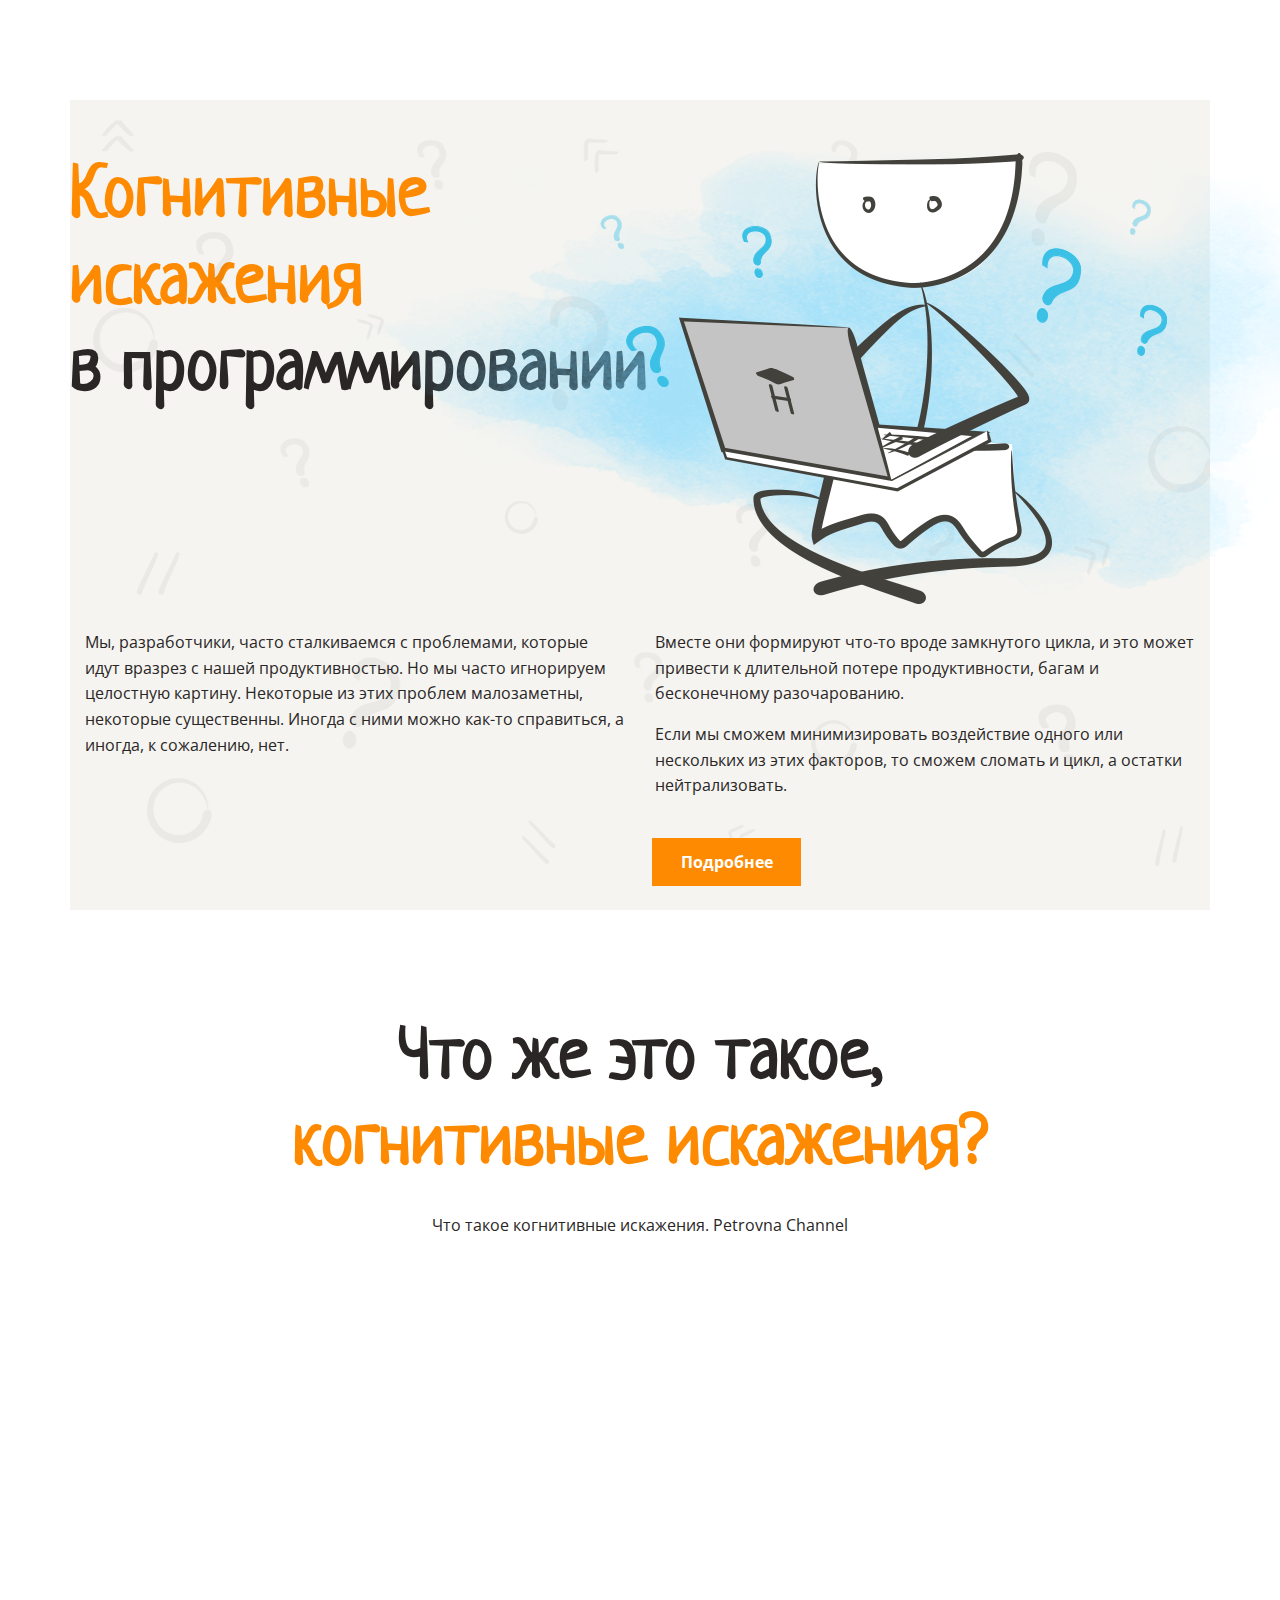
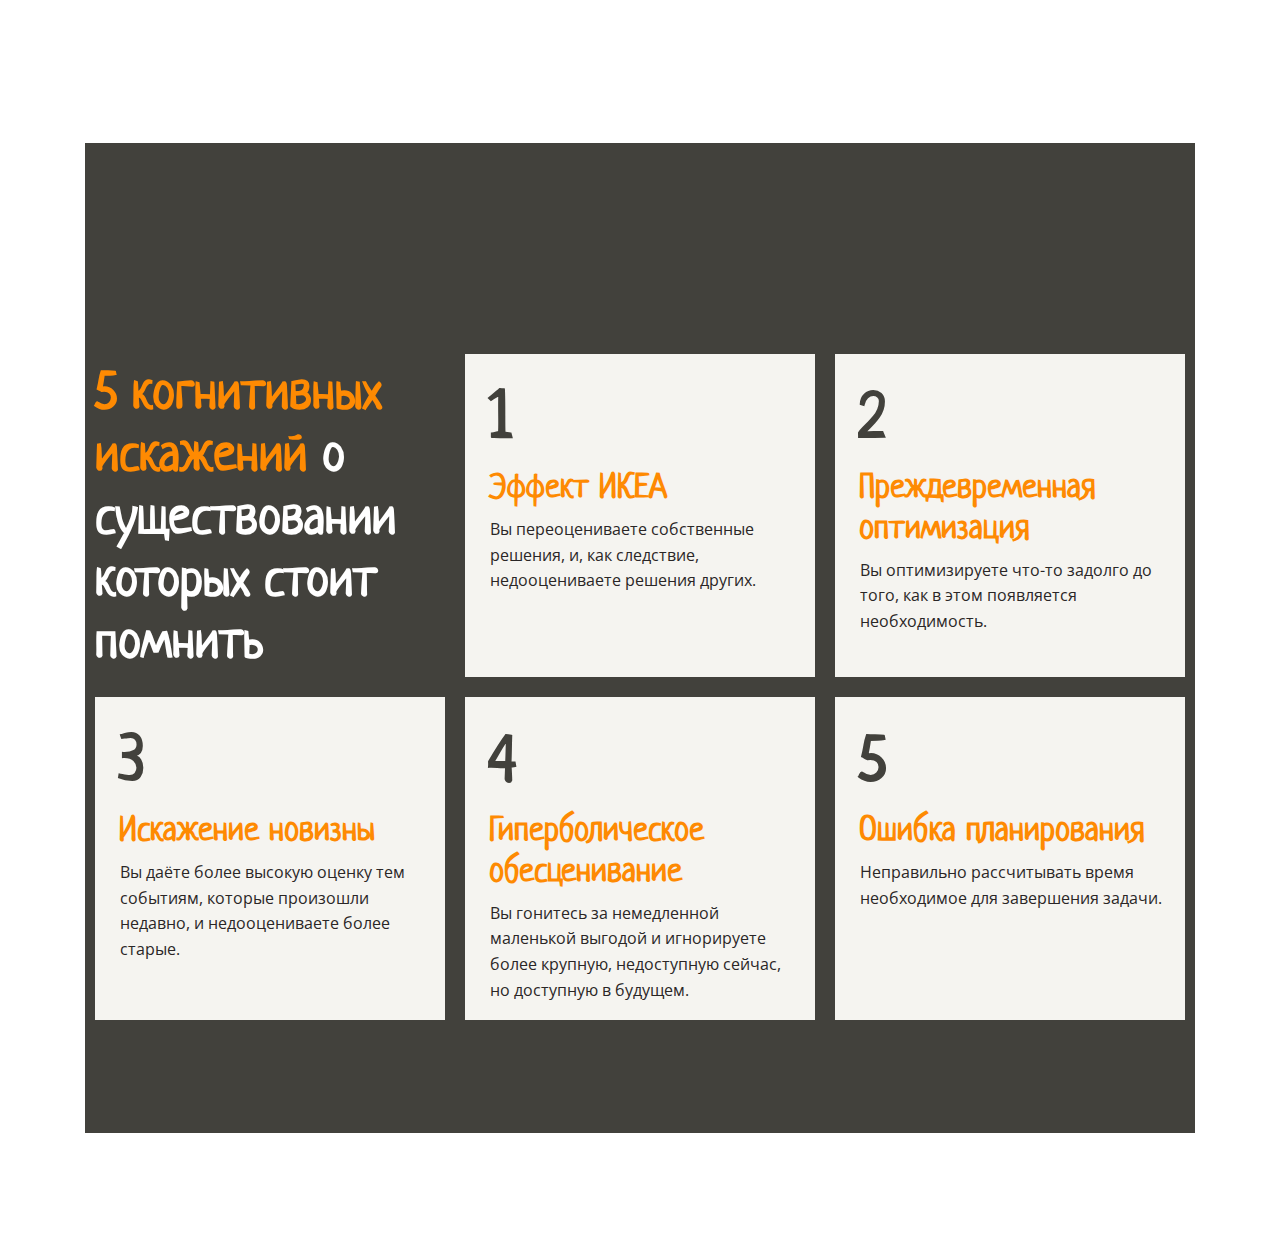
==== index.html @ 68de30cf "add navigation-section and its styles" ====
<!DOCTYPE html>
<html lang="en">

<head>
    <meta charset="UTF-8">
    <meta http-equiv="X-UA-Compatible" content="IE=edge">
    <meta name="viewport" content="width=device-width, initial-scale=1.0">
    <link rel="stylesheet" href="style.css">
    <title>Когнитивные искажения sergei_kiss</title>
</head>

<body>
    <header class="light-background">
        <div class="headANDimg headANDimg-header background-img">
            <h1 class="neucha">
                <span class="primary cogn-header">Когнитивные искажения</span> <br>в программировании
            </h1>
            <img src="./assets/images/main.png" alt="main logo">
        </div>
        <div class="doubled-text doubled-text-header">
            <p class="text-box text-box-header open-sans">Мы, разработчики, часто сталкиваемся с проблемами, которые
                идут вразрез с нашей продуктивностью. Но мы часто
                игнорируем целостную картину. Некоторые из этих проблем малозаметны, некоторые существенны. Иногда с
                ними
                можно как-то справиться, а иногда, к сожалению, нет.
            </p>
            <p class="text-box text-box-header open-sans">
                Вместе они формируют что-то вроде замкнутого цикла, и это может привести к длительной потере
                продуктивности,
                багам и бесконечному разочарованию.
                <br>
                <span class="inline-block-margin-top">
                    Если мы сможем минимизировать воздействие одного или нескольких из этих факторов, то сможем сломать
                    и цикл,
                    а остатки нейтрализовать.
                </span>
            </p>
        </div>
        <form action="#navigation">
            <button class="more-details primary-background white open-sans">
                Подробнее
            </button>
        </form>
    </header>
    <main>
        <section class="video-section flex">
            <h1 class="neucha ta-center">
                Что же это такое,
                <br>
                <span class="primary">когнитивные искажения?</span>
            </h1>
            <p class="open-sans ta-center">Что такое когнитивные искажения. Petrovna Channel</p>
            <div class="video-container">
                <iframe class="video" width="919" height="569" src="https://www.youtube.com/embed/jie9AizBqss"
                    frameborder="0" allowfullscreen></iframe>
                <div class="rectangle37"></div>
            </div>
        </section>
        <section id="navigation" class="navigation-section primary-dark-background">
            <div class="neucha head-nav-item-box">
                <h1 class="cogn-navigation white"><span class="primary">5 когнитивных искажений</span> о существовании
                    которых стоит помнить</h2>
            </div>
            <a href="#ikea-effect" class="light-background nav-item-box">
                <h2 class="neucha primary-dark">1</h2>
                <h3 class="neucha primary">Эффект ИКЕА</h3>
                <p class="open-sans dark">Вы переоцениваете собственные решения, и, как следствие, недооцениваете решения
                    других.</p>
            </a>
            <a href="#premature-optimization" class="light-background nav-item-box">
                <h2 class="neucha primary-dark">2</h2>
                <h3 class="neucha primary">Преждевременная оптимизация</h3>
                <p class="open-sans dark">Вы оптимизируете что-то задолго до того, как в этом появляется необходимость.</p>
            </a>
            <a href="#distortion-of-novelty" class="light-background nav-item-box">
                <h2 class="neucha primary-dark">3</h2>
                <h3 class="neucha primary">Искажение новизны</h3>
                <p class="open-sans dark">Вы даёте более высокую оценку тем событиям, которые произошли недавно, и
                    недооцениваете более старые.</p>
                </a>
            <a href="#hyperbolic-deprecation" class="light-background nav-item-box">
                <h2 class="neucha primary-dark">4</h2>
                <h3 class="neucha primary">Гиперболическое обесценивание</h3>
                <p class="open-sans dark">Вы гонитесь за немедленной маленькой выгодой и игнорируете более крупную,
                    недоступную сейчас, но доступную в будущем.</p>
                </a>
            <a href="#errors-in-planning" class="light-background nav-item-box">
                <h2 class="neucha primary-dark">5</h2>
                <h3 class="neucha primary">Ошибка планирования</h3>
                <p class="open-sans dark">Неправильно рассчитывать время необходимое для завершения задачи.</p>
            </a>
        </section>
        <section id="ikea-effect" class="ikea-effect-section"></section>
        <section id="premature-optimization" class="premature-optimization-section"></section>
        <section id="distortion-of-novelty" class="distortion-of-novelty-section"></section>
        <section id="hyperbolic-deprecation" class="hyperbolic-deprecation-section"></section>
        <section id="errors-in-planning" class="errors-in-planning-section"></section>
    </main>
    <footer>

    </footer>
</body>

</html>
---- style.css ----
/* 1)Basic styles*/

/* 1.1)fonts */

@font-face {
    font-weight: normal;
    font-family: 'Open Sans';
    src: url(./assets/fonts/Open\ Sans/static/OpenSans/OpenSans-Regular.ttf);
}

@font-face {
    font-weight: bold;
    font-family: 'Open Sans';
    src: url(./assets/fonts/Open\ Sans/static/OpenSans/OpenSans-Bold.ttf);
}

@font-face {
    font-family: Neucha;
    src: url(./assets/fonts/Neucha/Neucha-Regular.ttf);
}

body {
    font-size: 16px;
    line-height: 1.6em;
    color: #2a2626;
}

.neucha {
    font-family: Neucha, cursive;
}

.open-sans {
    font-family: 'Open Sans', sans-serif;
}

/* 1.2) colors */

/* 1.2.1) font-colors */
.primary {
    color: #fe8a02;
}

.white {
    color: #ffffff;
}

.dark {
    color: #2a2626;
}

.primary-dark {
    color: #42413c;
}

/* 1.2.2) background-colors */

.light-background {
    background-color: #f5f4f0;
}

.primary-background {
    background-color: #fe8a02;
}

.primary-dark-background {
    background-color: #42413c;
}

/* 1.3) headings */

h1 {
    line-height: 1.2em;
    font-size: 72px;
}

h2 {
    line-height: 1.2em;
    font-size: 60px;
}

h3 {
    line-height: 1.2em;
    font-size: 34px;
}

/* 1.4) sections */

body {
    display: flex;
    flex-flow: column nowrap;
    justify-content: center;
    align-items: center;

    margin: 100px auto;

    max-width: 1110px;
}

/* 2) Common styles */

.doubled-text {
    display: flex;
    flex-flow: row nowrap;
}

.text-box {
    width: 540px;
}

.headANDimg {
    position: relative;

    display: flex;
}

.flex {
    display: flex;
    flex-flow: column nowrap;
    justify-content: center;
}

.ta-center {
    text-align: center;
}

/* 3) Header styles */

/* 3.1) container */

header {
    display: flex;
    flex-flow: column wrap;
}

.background-img::before {
    display: block;
    width: 1140px;
    height: 795px;

    position: absolute;

    content: "";
    background-image: url("./assets/images/background.png");
    background-repeat: no-repeat;
    background-size: cover;
    opacity: 6%;
}

/* 3.2) headAndimg */

.headANDimg-header {
    width: 800px;
}

.cogn-header {
    display: inline-block;
    width: 376px;
}

img[alt="main logo"] {
    position: absolute;
    top: -13px;
    left: 275px;
    z-index: 0;
}

/* 3.3) text */

.doubled-text-header {
    margin-top: 14%;
}

.text-box-header {
    margin: 15px;
}

.inline-block-margin-top {
    display: inline-block;
    margin-top: 15px;
}

/* 3.4) button */

.more-details {
    position: relative;
    left: 50%;

    margin: 24px 12px;
    padding: 0;
    border: none;

    width: 149px;
    height: 48px;

    font-weight: bold;
    font-size: 16px;

    cursor: pointer;
}

.more-details:hover {
    background-color: #ea7600;
}

/* 4) Video section */

.video-section {
    position: relative;
}

.video-section>h1 {
    margin: 100px 0 0 0;
}

.video-section>p {
    margin: 30px auto;
}

.video-container {
    position: relative;
    left: 100px;
}

.video {
    filter: drop-shadow(0 16px 32px rgba(0, 0, 0, 0.15));
}

.rectangle37 {
    position: absolute;
    left: -100px;
    bottom: 2px;
    z-index: -1;

    display: block;
    width: 1110px;
    height: 100px;

    background-color: #42413c;
}

/* 5) Navigation section */

.navigation-section {
    position: relative;
    top: -3px;

    display: flex;
    flex-flow: row wrap;
    justify-content: center;
    align-content: center;

    width: 1110px;
    height: 891px;
}

.head-nav-item-box {
    display: flex;
    flex-flow: column nowrap;
    justify-content: space-evenly;
    margin: 0.9%;

    width: 350px;
    height: 323px;
}

.nav-item-box {
    display: flex;
    flex-flow: column nowrap;

    margin: 0.9%;

    width: 350px;
    height: 323px;

    text-decoration: none;
}

.nav-item-box:hover {
    background-color: #fe8a02;
}

.cogn-navigation {
    font-size: 52px;
    margin: 0;
}

.nav-item-box>h2 {
    position: relative;
    top: 24px;
    left: 24px;

    font-size: 64px;

    margin: 0;
}

.nav-item-box>h3 {
    position: relative;
    top: 35px;
    left: 24px;

    margin: 0;
}

.nav-item-box>p {
    position: relative;
    top: 45px;
    left: 25px;

    margin: 0;

    width: 302px;
}

.nav-item-box:hover>h2 {
    color: #ffffff;
}

.nav-item-box:hover>h3 {
    color: #ffffff;
}

.nav-item-box:hover>p {
    color: #ffffff;
}
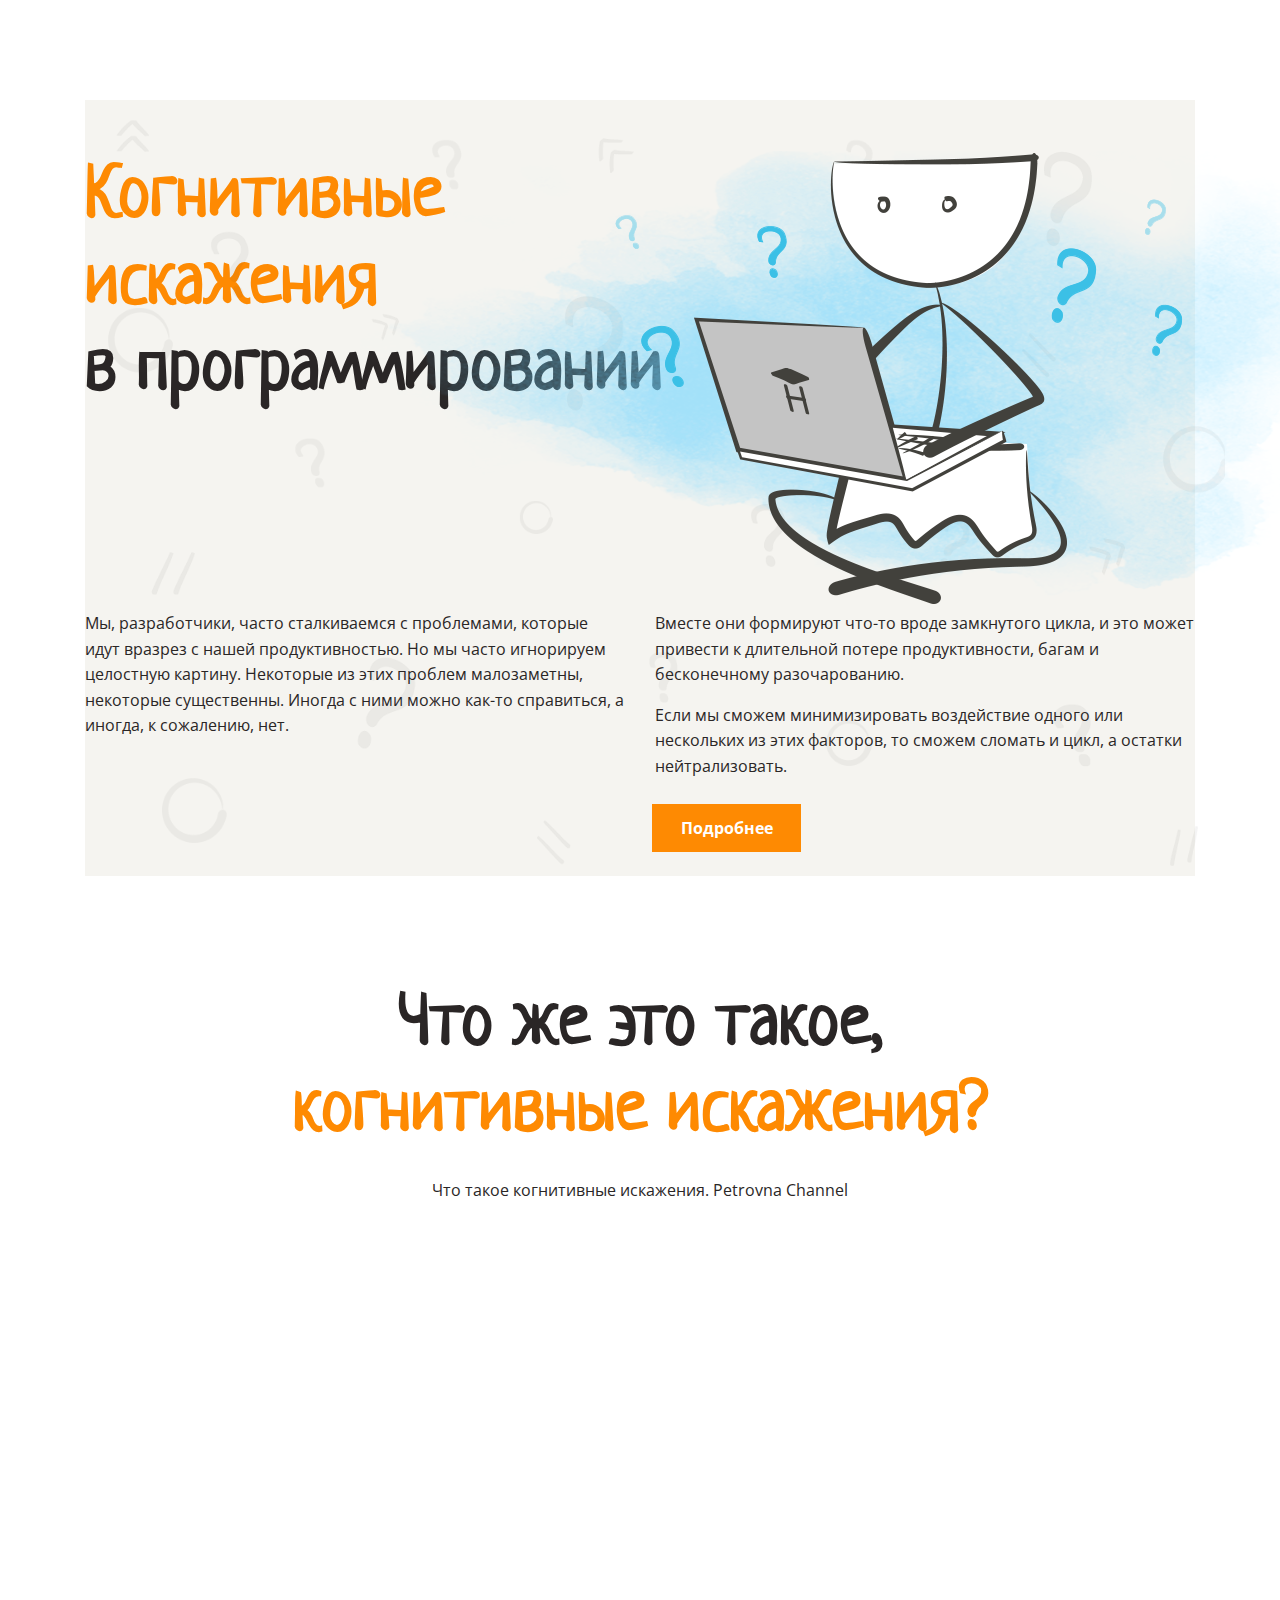
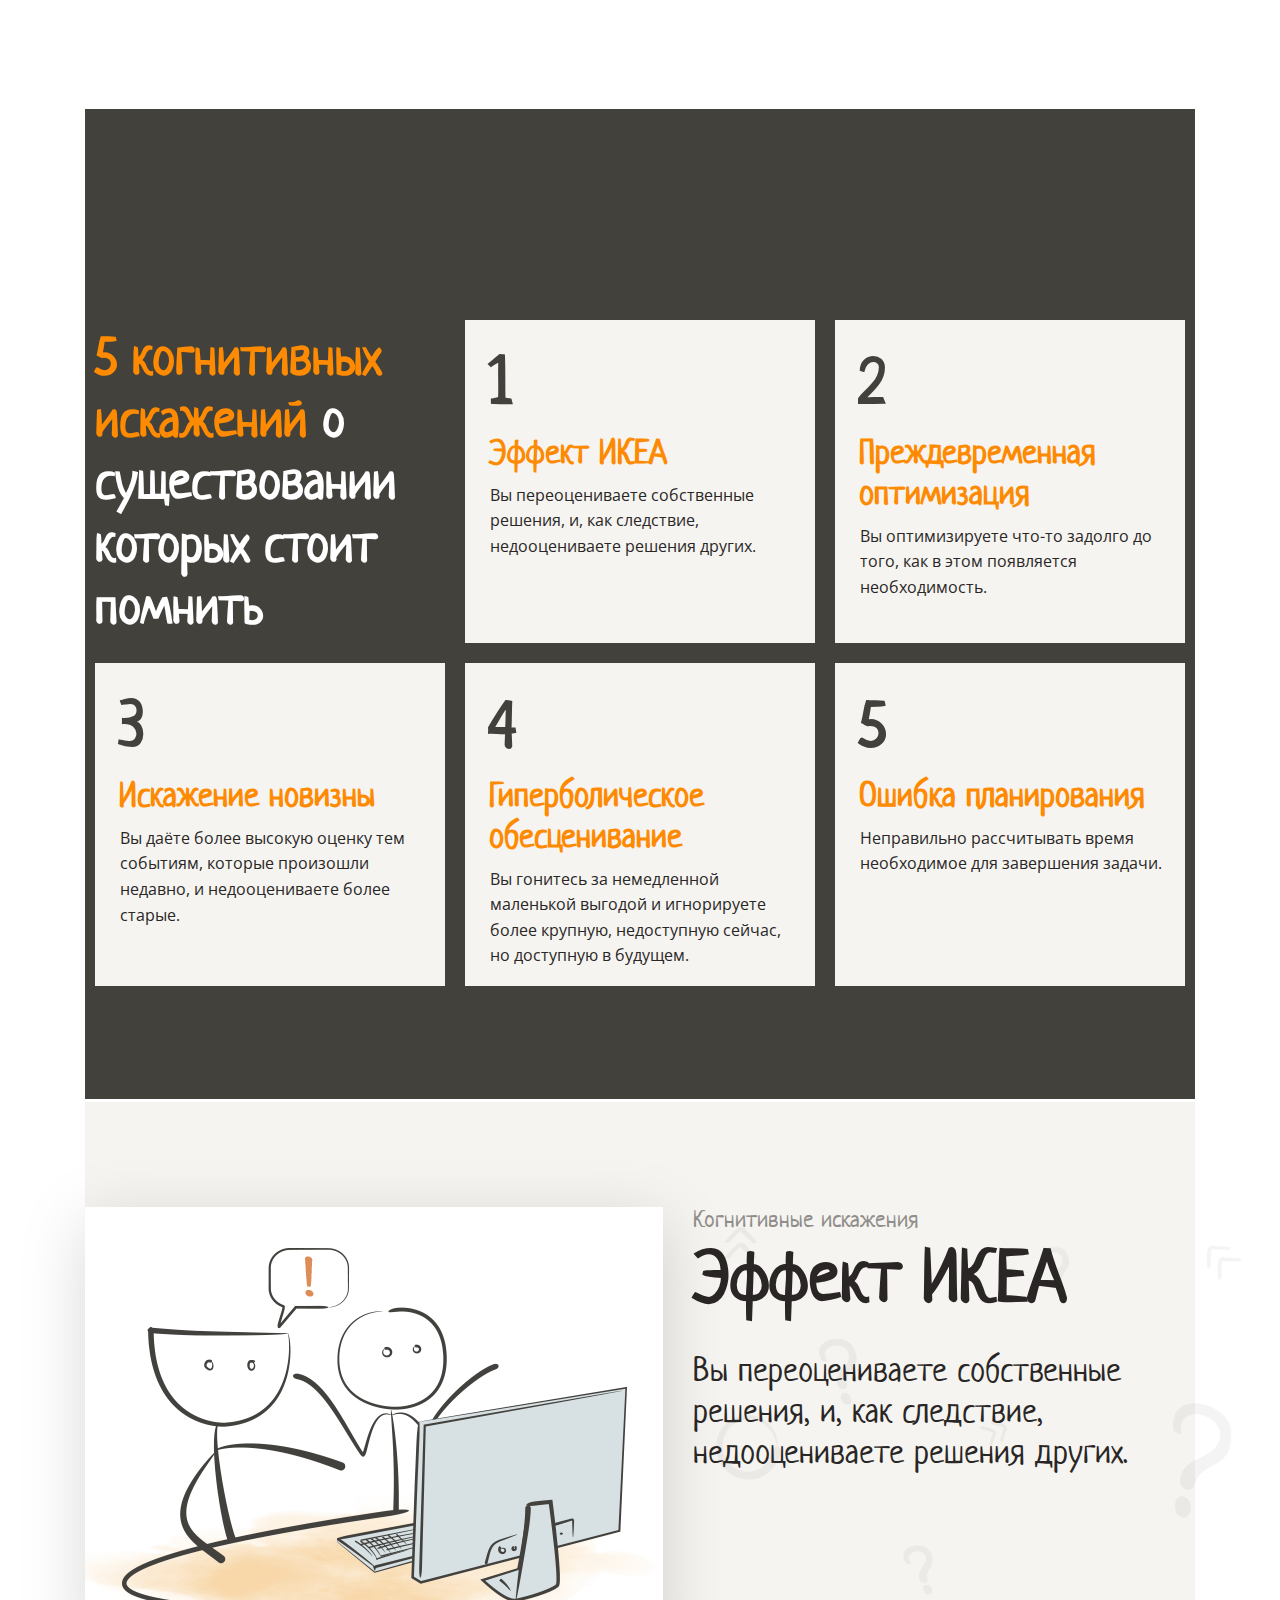
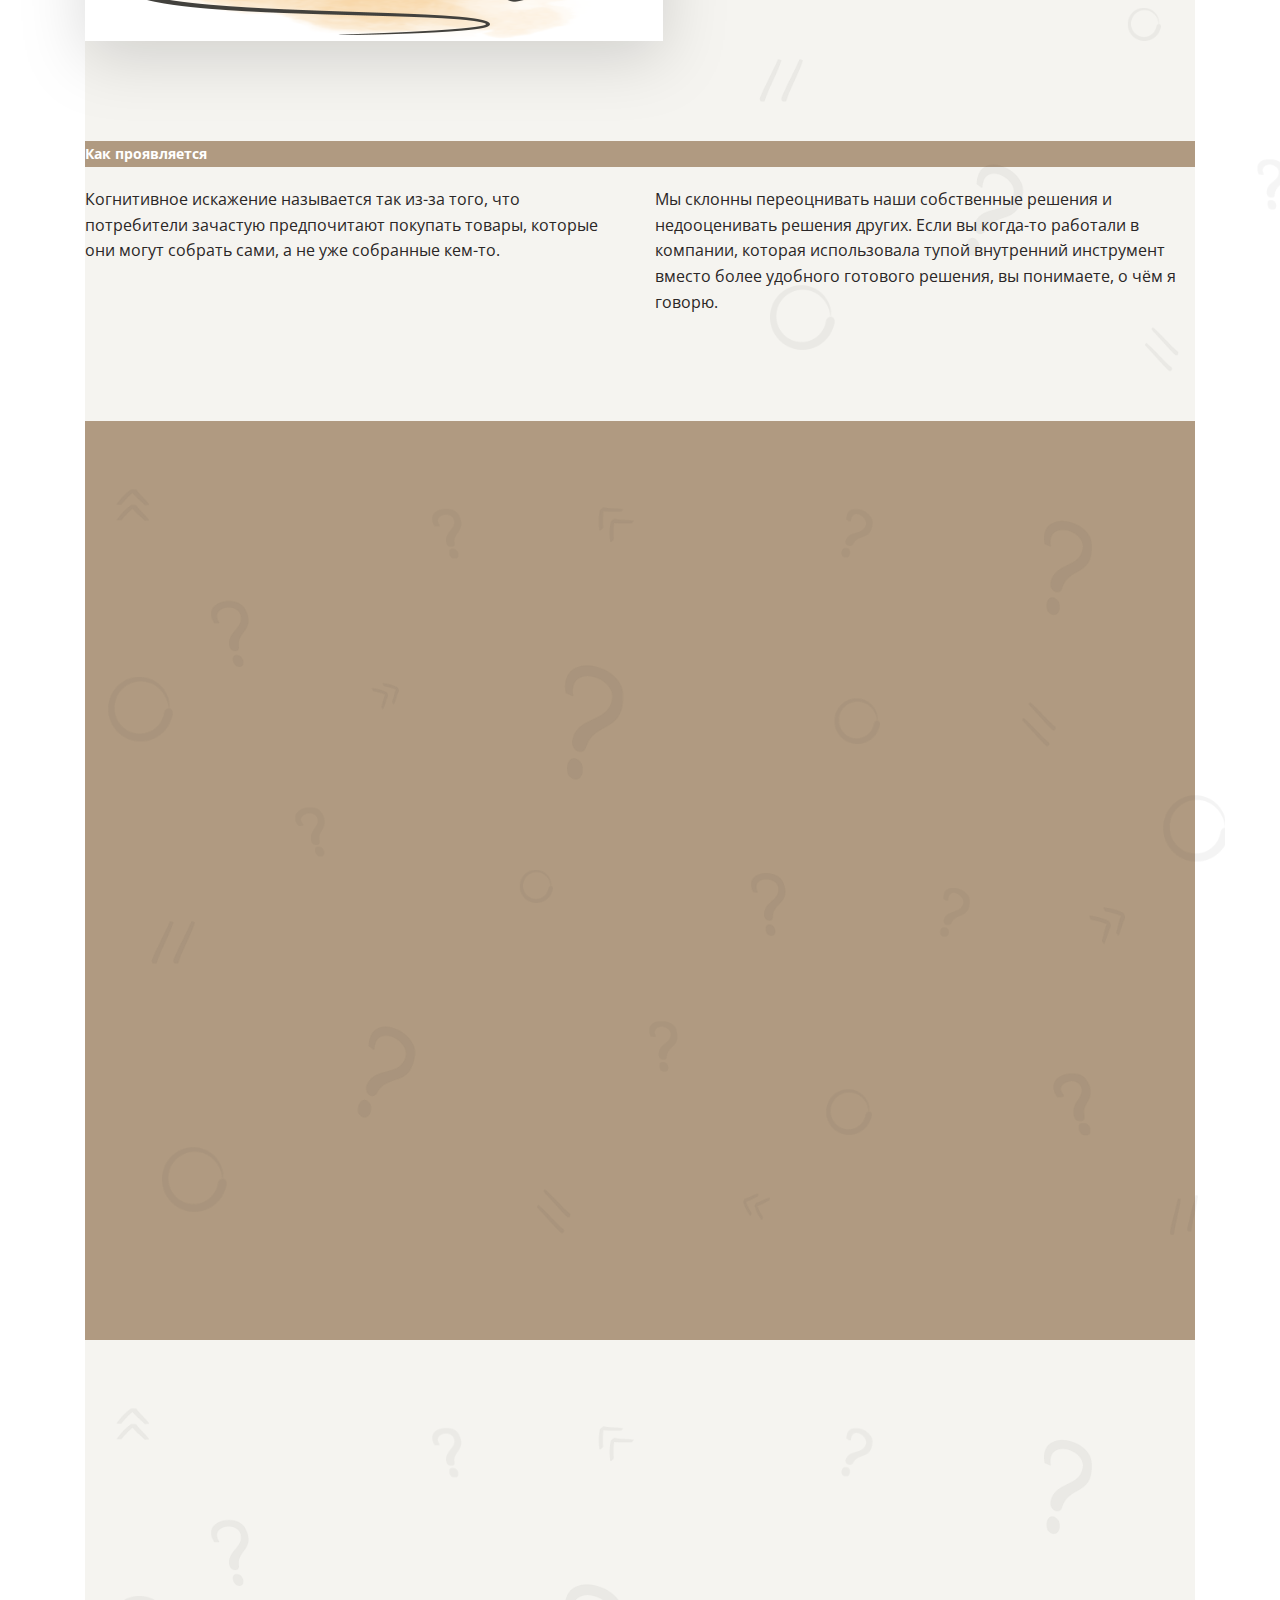
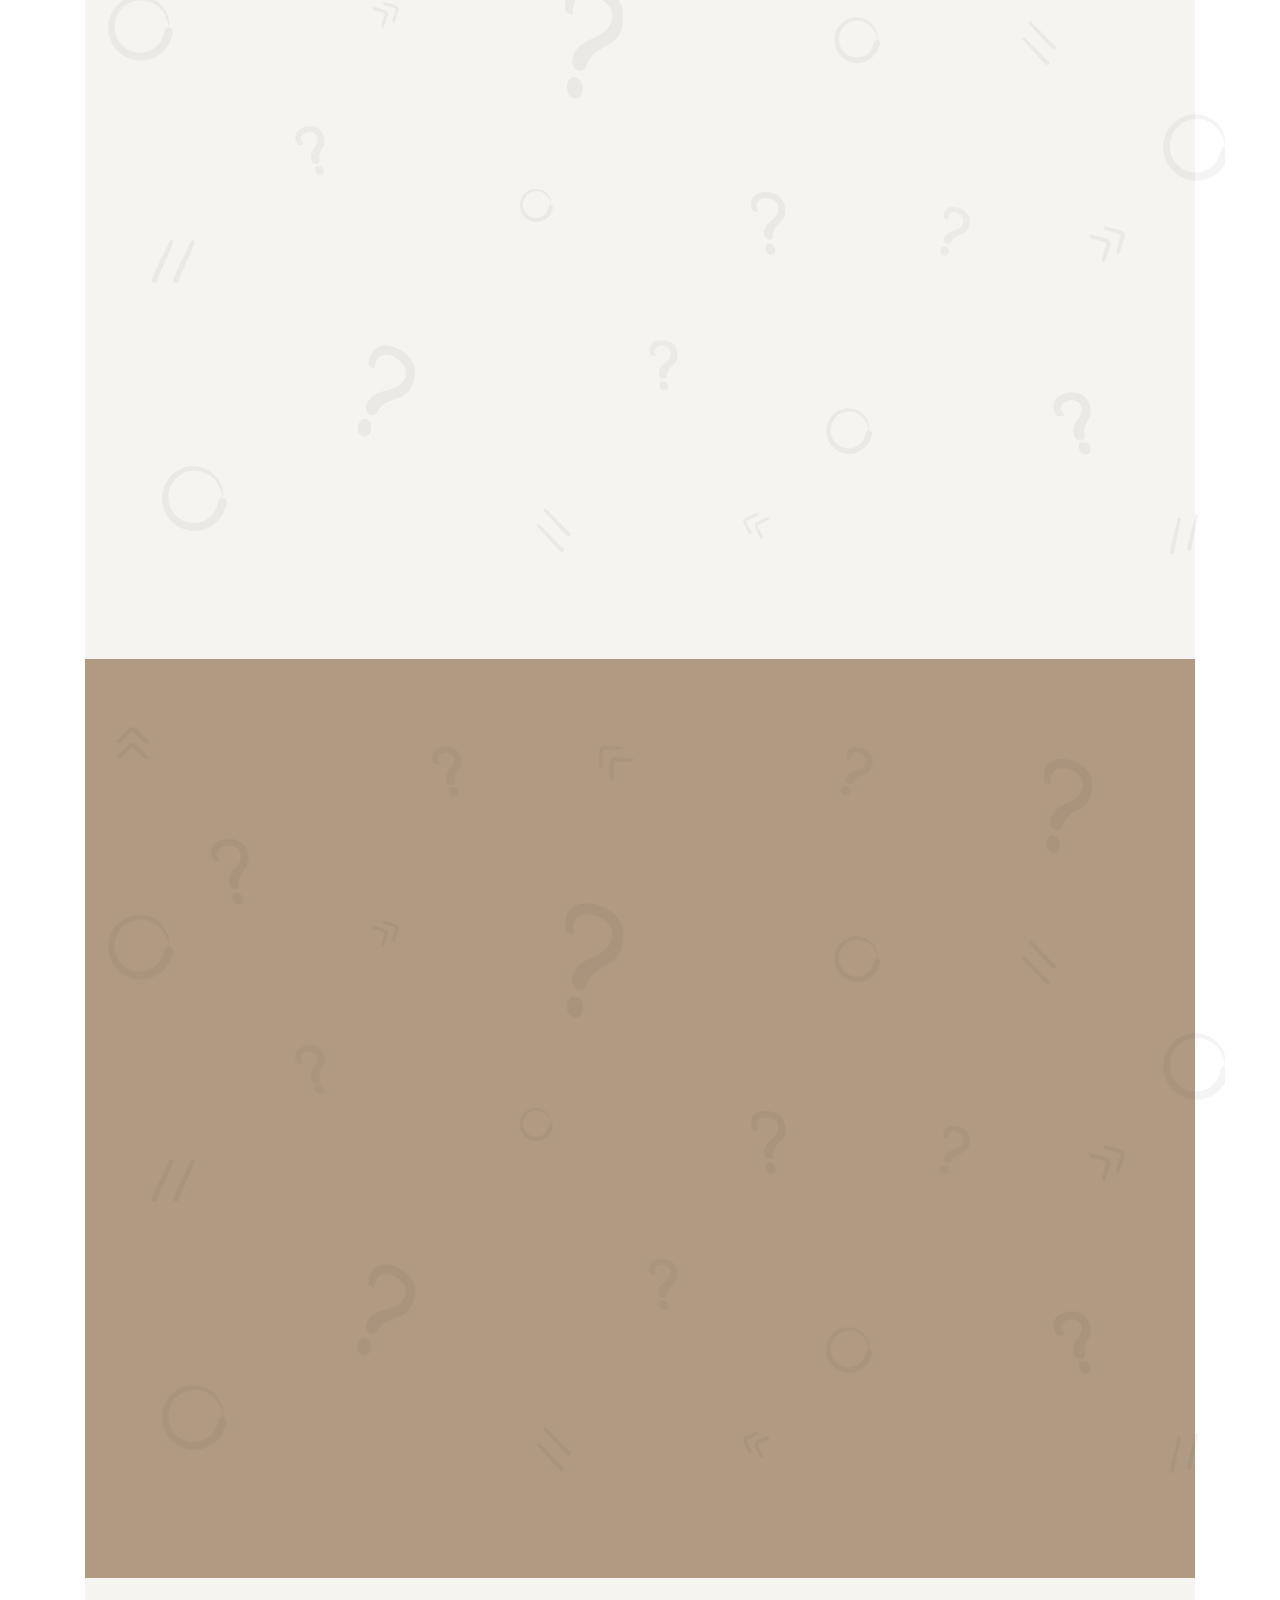
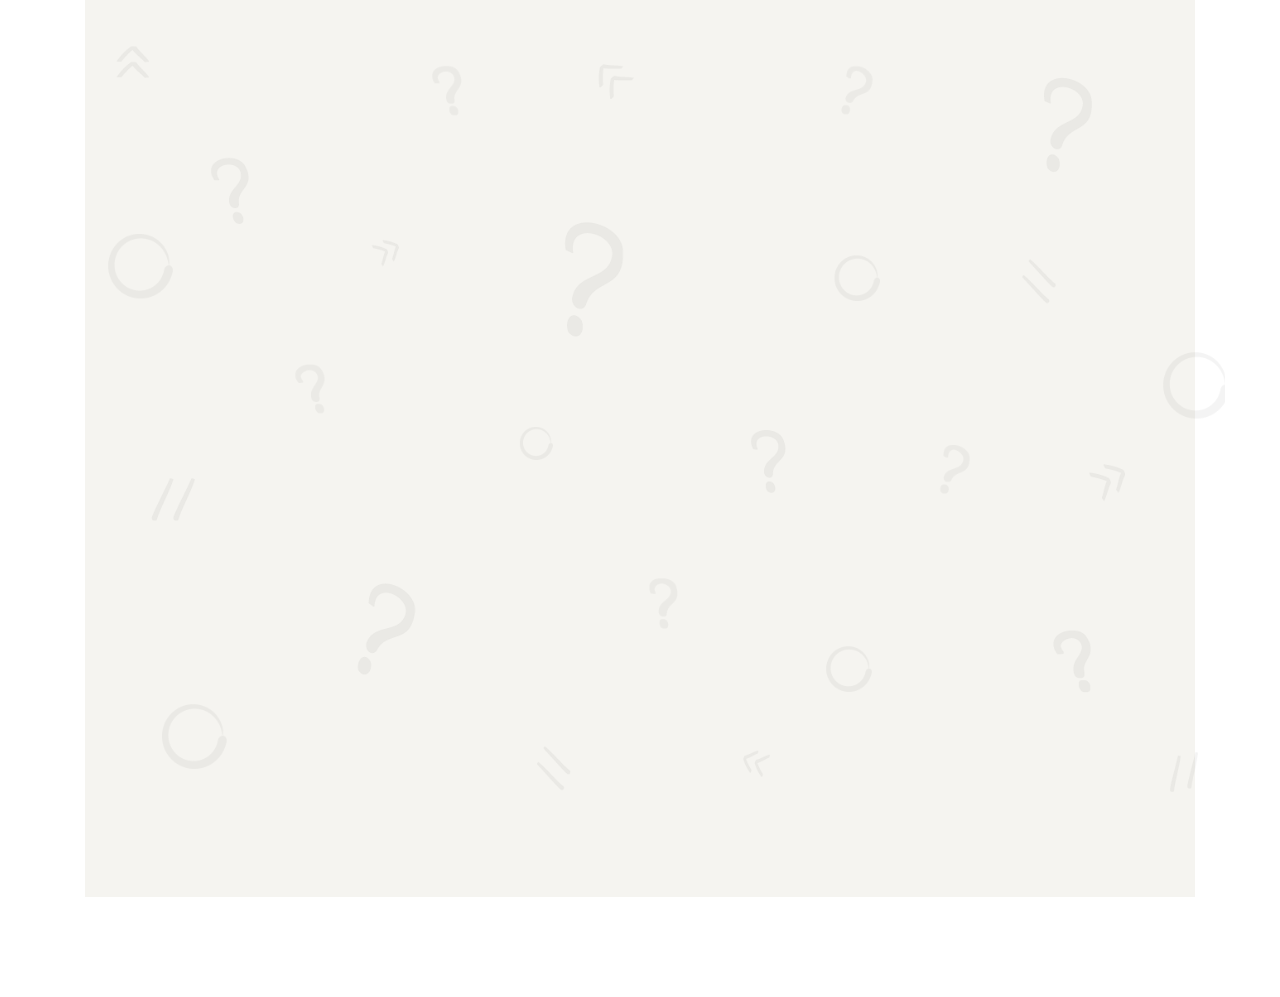
==== commit a3cad57b: "add ikea-effect section" ====
--- a/index.html
+++ b/index.html
@@ -18,13 +18,13 @@
             <img src="./assets/images/main.png" alt="main logo">
         </div>
         <div class="doubled-text doubled-text-header">
-            <p class="text-box text-box-header open-sans">Мы, разработчики, часто сталкиваемся с проблемами, которые
+            <p class="text-box-1 open-sans">Мы, разработчики, часто сталкиваемся с проблемами, которые
                 идут вразрез с нашей продуктивностью. Но мы часто
                 игнорируем целостную картину. Некоторые из этих проблем малозаметны, некоторые существенны. Иногда с
                 ними
                 можно как-то справиться, а иногда, к сожалению, нет.
             </p>
-            <p class="text-box text-box-header open-sans">
+            <p class="text-box-2 open-sans">
                 Вместе они формируют что-то вроде замкнутого цикла, и это может привести к длительной потере
                 продуктивности,
                 багам и бесконечному разочарованию.
@@ -43,7 +43,7 @@
         </form>
     </header>
     <main>
-        <section class="video-section flex">
+        <section class="video-section">
             <h1 class="neucha ta-center">
                 Что же это такое,
                 <br>
@@ -64,37 +64,119 @@
             <a href="#ikea-effect" class="light-background nav-item-box">
                 <h2 class="neucha primary-dark">1</h2>
                 <h3 class="neucha primary">Эффект ИКЕА</h3>
-                <p class="open-sans dark">Вы переоцениваете собственные решения, и, как следствие, недооцениваете решения
+                <p class="open-sans dark">Вы переоцениваете собственные решения, и, как следствие, недооцениваете
+                    решения
                     других.</p>
             </a>
             <a href="#premature-optimization" class="light-background nav-item-box">
                 <h2 class="neucha primary-dark">2</h2>
                 <h3 class="neucha primary">Преждевременная оптимизация</h3>
-                <p class="open-sans dark">Вы оптимизируете что-то задолго до того, как в этом появляется необходимость.</p>
+                <p class="open-sans dark">Вы оптимизируете что-то задолго до того, как в этом появляется необходимость.
+                </p>
             </a>
             <a href="#distortion-of-novelty" class="light-background nav-item-box">
                 <h2 class="neucha primary-dark">3</h2>
                 <h3 class="neucha primary">Искажение новизны</h3>
                 <p class="open-sans dark">Вы даёте более высокую оценку тем событиям, которые произошли недавно, и
                     недооцениваете более старые.</p>
-                </a>
+            </a>
             <a href="#hyperbolic-deprecation" class="light-background nav-item-box">
                 <h2 class="neucha primary-dark">4</h2>
                 <h3 class="neucha primary">Гиперболическое обесценивание</h3>
                 <p class="open-sans dark">Вы гонитесь за немедленной маленькой выгодой и игнорируете более крупную,
                     недоступную сейчас, но доступную в будущем.</p>
-                </a>
+            </a>
             <a href="#errors-in-planning" class="light-background nav-item-box">
                 <h2 class="neucha primary-dark">5</h2>
                 <h3 class="neucha primary">Ошибка планирования</h3>
                 <p class="open-sans dark">Неправильно рассчитывать время необходимое для завершения задачи.</p>
             </a>
         </section>
-        <section id="ikea-effect" class="ikea-effect-section"></section>
-        <section id="premature-optimization" class="premature-optimization-section"></section>
-        <section id="distortion-of-novelty" class="distortion-of-novelty-section"></section>
-        <section id="hyperbolic-deprecation" class="hyperbolic-deprecation-section"></section>
-        <section id="errors-in-planning" class="errors-in-planning-section"></section>
+        <section id="ikea-effect"
+            class="ikea-effect-section light-background container-content-section flex flex-column flex-jc-center">
+            <div class="flex">
+                <img src="./assets/images/1.png" alt="ikea-effect-icon" class="shadow-filter">
+                <div class="background-img flex flex-column distortion-container">
+                    <p class="neucha no-margin cogn-distortion dark50">Когнитивные искажения</p>
+                    <h1 class="neucha no-margin distortion-name">Эффект ИКЕА</h1>
+                    <p class="neucha no-margin distortion-desc">Вы переоцениваете собственные решения, и, как следствие, недооцениваете решения других.
+                    </p>
+                </div>
+            </div>
+            <div class="flex flex-column">
+                <h5 class="open-sans how-display-block brown-background white">Как проявляется</h5>
+                <div class="doubled-text">
+                    <p class="open-sans text-box-1">Когнитивное искажение называется так из-за того, что потребители зачастую предпочитают
+                        покупать товары, которые они могут собрать сами, а не уже собранные кем-то.</p>
+                    <p class="open-sans text-box-2">Мы склонны переоцнивать наши собственные решения и недооценивать решения других. Если вы
+                        когда-то работали в компании, которая использовала тупой внутренний инструмент вместо более
+                        удобного готового решения, вы понимаете, о чём я говорю.</p>
+                </div>
+            </div>
+        </section>
+        <section id="premature-optimization"
+            class="premature-optimization-section brown-background container-content-section">
+            <div class="background-img">
+                <p class=""></p>
+                <h1 class=""></h1>
+                <h3 class=""></h3>
+                <img src="" alt="" class="">
+            </div>
+            <div class="">
+                <div class=""></div>
+                <div class="doubled_text">
+                    <p class=""></p>
+                    <p class=""></p>
+                </div>
+            </div>
+        </section>
+        <section id="distortion-of-novelty"
+            class="distortion-of-novelty-section light-background container-content-section">
+            <div class="background-img">
+                <p class=""></p>
+                <h1 class=""></h1>
+                <h3 class=""></h3>
+                <img src="" alt="" class="">
+            </div>
+            <div class="">
+                <div class=""></div>
+                <div class="doubled_text">
+                    <p class=""></p>
+                    <p class=""></p>
+                </div>
+            </div>
+        </section>
+        <section id="hyperbolic-deprecation"
+            class="hyperbolic-deprecation-section brown-background container-content-section">
+            <div class="background-img">
+                <p class=""></p>
+                <h1 class=""></h1>
+                <h3 class=""></h3>
+                <img src="" alt="" class="">
+            </div>
+            <div class="">
+                <div class=""></div>
+                <div class="doubled_text">
+                    <p class=""></p>
+                    <p class=""></p>
+                </div>
+            </div>
+        </section>
+        <section id="errors-in-planning" class="errors-in-planning-section light-background container-content-section">
+            <div class="background-img">
+                <p class=""></p>
+                <h1 class=""></h1>
+                <h3 class=""></h3>
+                <img src="" alt="" class="">
+            </div>
+            <div class="">
+                <div class=""></div>
+                <div class="doubled_text">
+                    <p class=""></p>
+                    <p class=""></p>
+                </div>
+            </div>
+        </section>
     </main>
     <footer>
 
--- a/style.css
+++ b/style.css
@@ -52,6 +52,10 @@
     color: #42413c;
 }
 
+.dark50 {
+    color: #908d8b;
+}
+
 /* 1.2.2) background-colors */
 
 .light-background {
@@ -64,6 +68,10 @@
 
 .primary-dark-background {
     background-color: #42413c;
+}
+
+.brown-background {
+    background: #b09a81;
 }
 
 /* 1.3) headings */
@@ -96,40 +104,64 @@
     max-width: 1110px;
 }
 
+
+header {
+    display: flex;
+    flex-flow: column wrap;
+}
+
+main {
+    display: flex;
+    flex-flow: column nowrap;
+}
+
 /* 2) Common styles */
 
+/* 2.1) flexbox */
+
+.flex {
+    display: flex;
+}
+
+.flex-column {
+    flex-direction: column;
+}
+
+.flex-jc-center {
+    justify-content: center ;
+}
+
+/* 2.2) box-model */
+
+.no-margin {
+    margin: 0;
+}
+
+/* 2.$) other */
+
 .doubled-text {
     display: flex;
     flex-flow: row nowrap;
 }
 
-.text-box {
+.text-box-1 {
     width: 540px;
+    margin: 0 15px 0 0;
+}
+
+.text-box-2 {
+    width: 540px;
+    margin: 0 0 0 15px;
 }
 
 .headANDimg {
     position: relative;
 
     display: flex;
-}
-
-.flex {
-    display: flex;
-    flex-flow: column nowrap;
-    justify-content: center;
 }
 
 .ta-center {
     text-align: center;
-}
-
-/* 3) Header styles */
-
-/* 3.1) container */
-
-header {
-    display: flex;
-    flex-flow: column wrap;
 }
 
 .background-img::before {
@@ -146,6 +178,14 @@
     opacity: 6%;
 }
 
+.shadow-filter {
+    filter: drop-shadow(0 16px 32px rgba(0, 0, 0, 0.15));
+}
+
+/* 3) Header styles */
+
+/* 3.1) container */
+
 /* 3.2) headAndimg */
 
 .headANDimg-header {
@@ -170,10 +210,6 @@
     margin-top: 14%;
 }
 
-.text-box-header {
-    margin: 15px;
-}
-
 .inline-block-margin-top {
     display: inline-block;
     margin-top: 15px;
@@ -206,6 +242,10 @@
 
 .video-section {
     position: relative;
+
+    display: flex;
+    flex-flow: column nowrap;
+    justify-content: center;
 }
 
 .video-section>h1 {
@@ -322,4 +362,38 @@
 
 .nav-item-box:hover>p {
     color: #ffffff;
-}+}
+
+/* 6) Content section */
+
+/* 6.1) common styles*/
+
+.container-content-section{
+    padding: 100px auto;
+    width: 1110px;
+    height: 919px;
+}
+
+.distortion-container {
+    margin-left: 30px;
+}
+
+.cogn-distortion {
+    font-size: 24px;
+}
+
+.distortion-desc {
+    font-size: 34px;
+    line-height: 41px; 
+    margin-top: 30px;
+}
+
+.how-display-block {
+    font-size: 14px;
+    height: 26px;
+    margin: 100px 0 20px 0;
+}
+
+/* 6.2) styles of the light section */
+
+/* 6.3) styles of the brown section */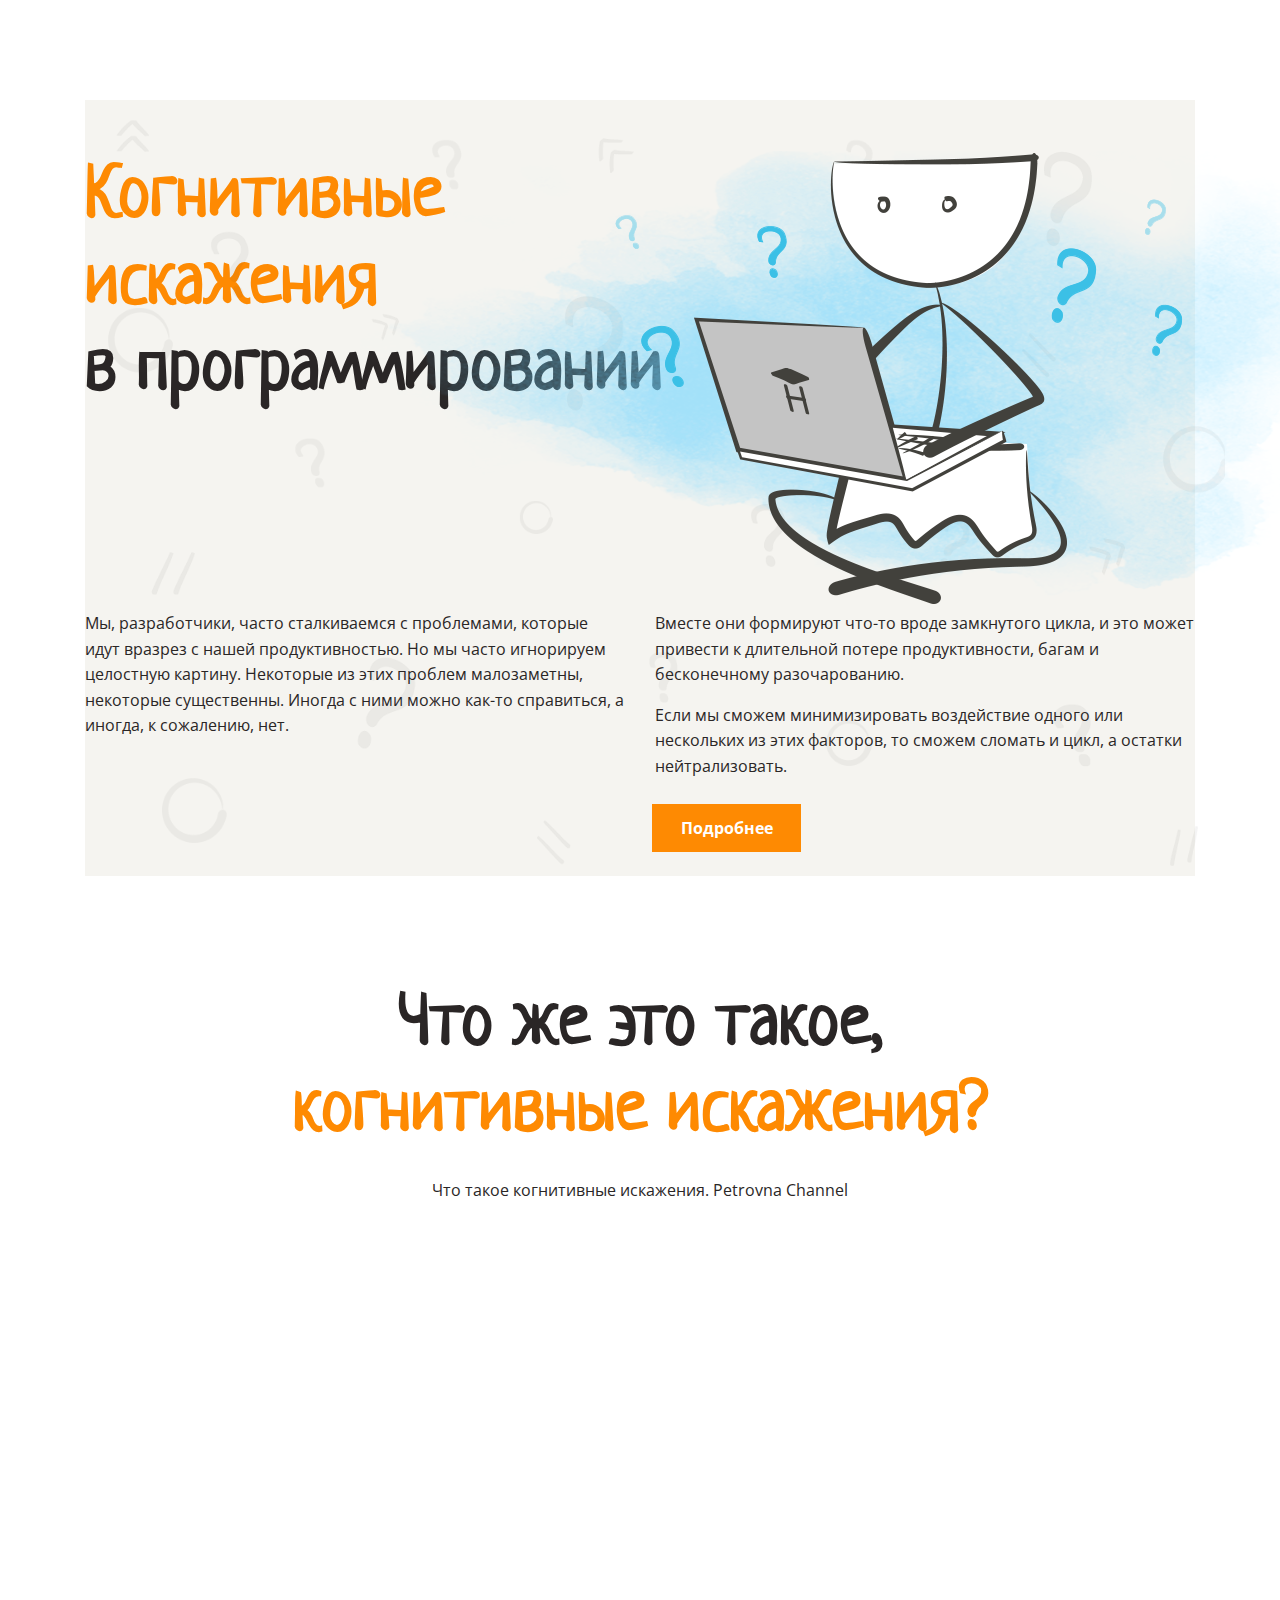
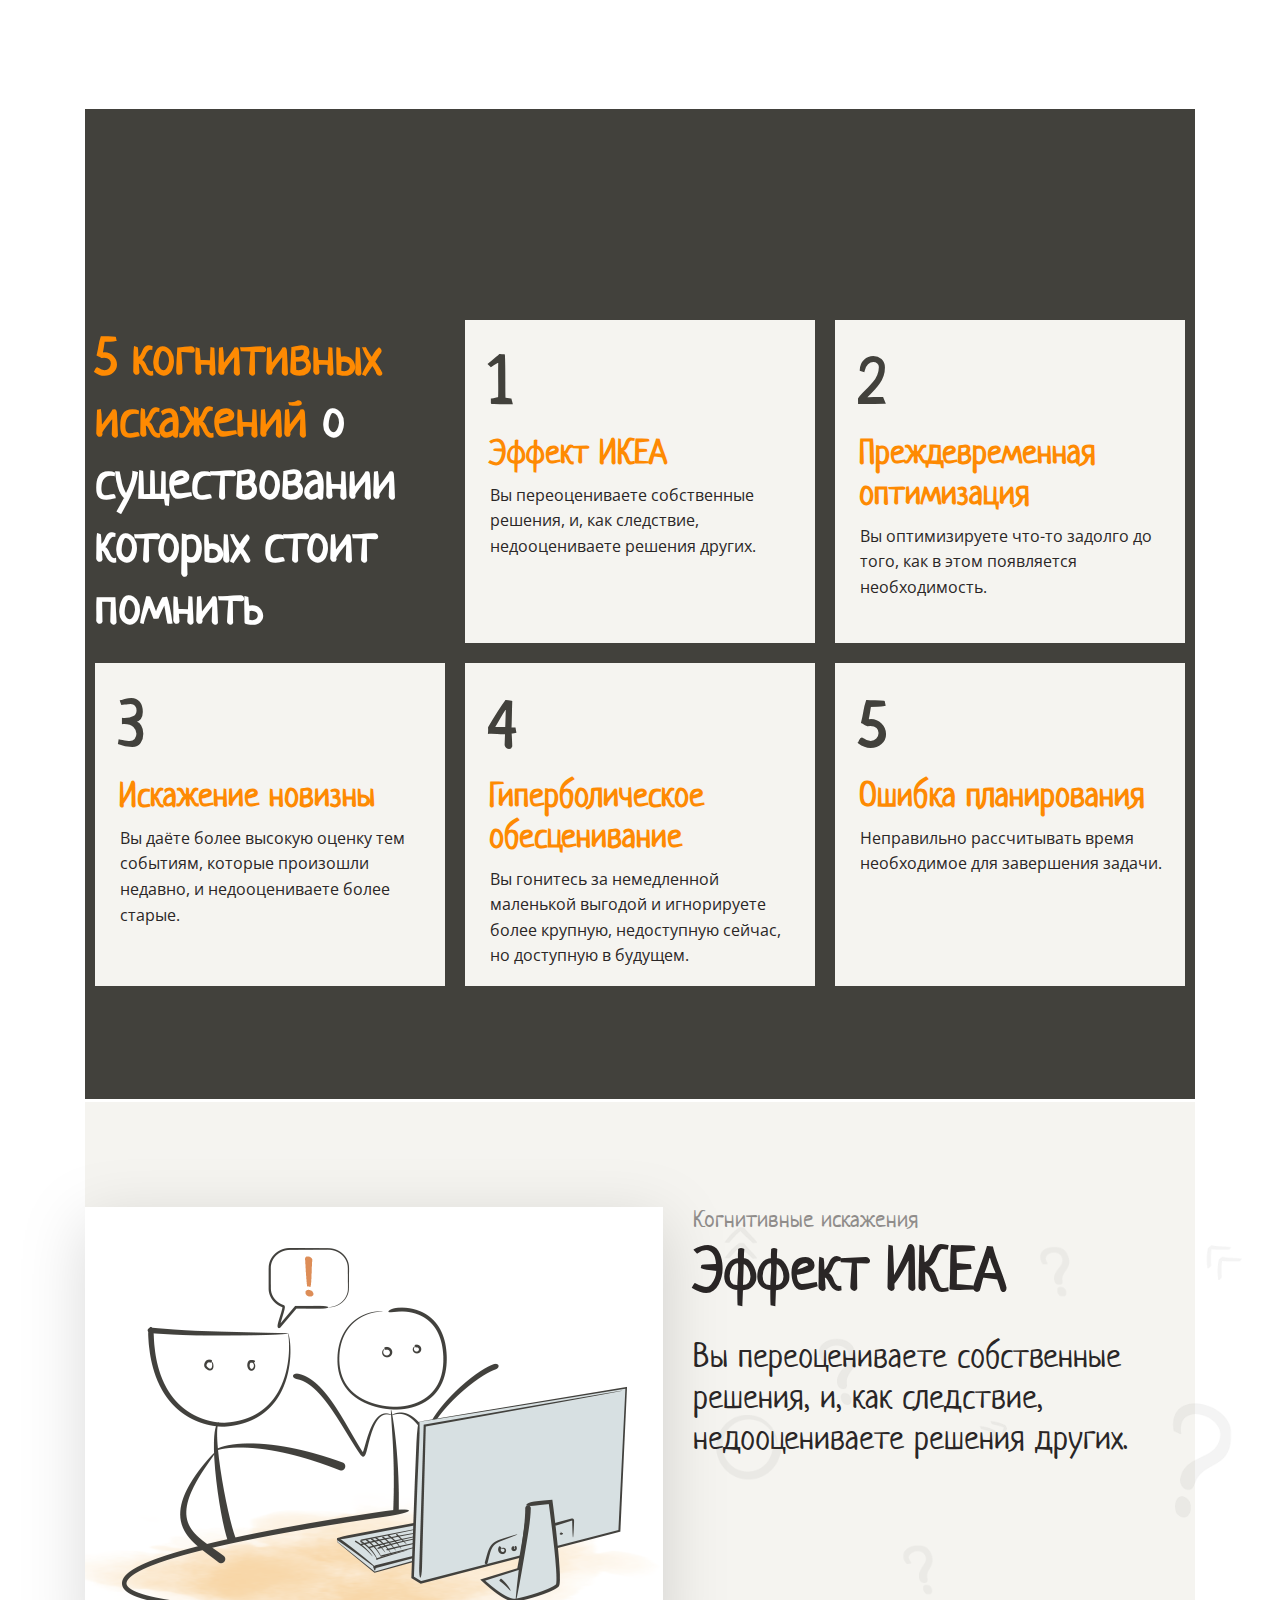
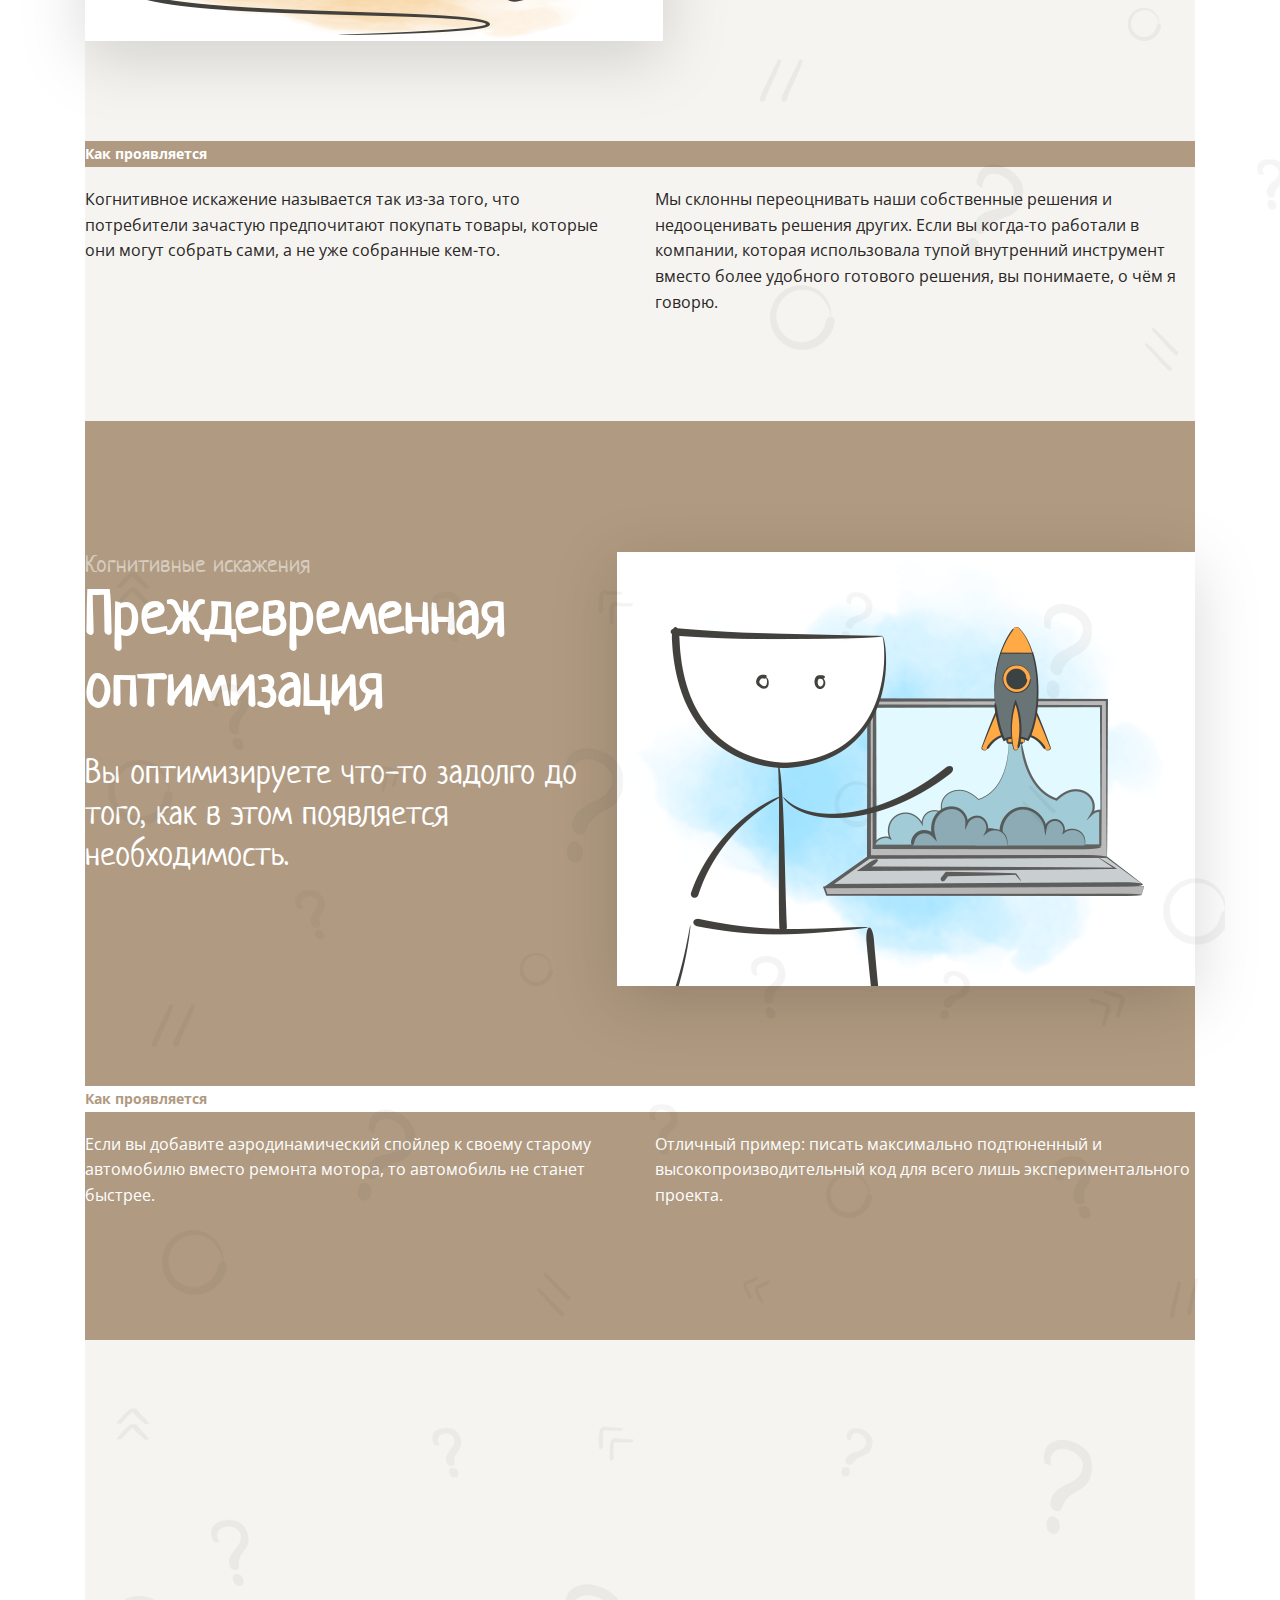
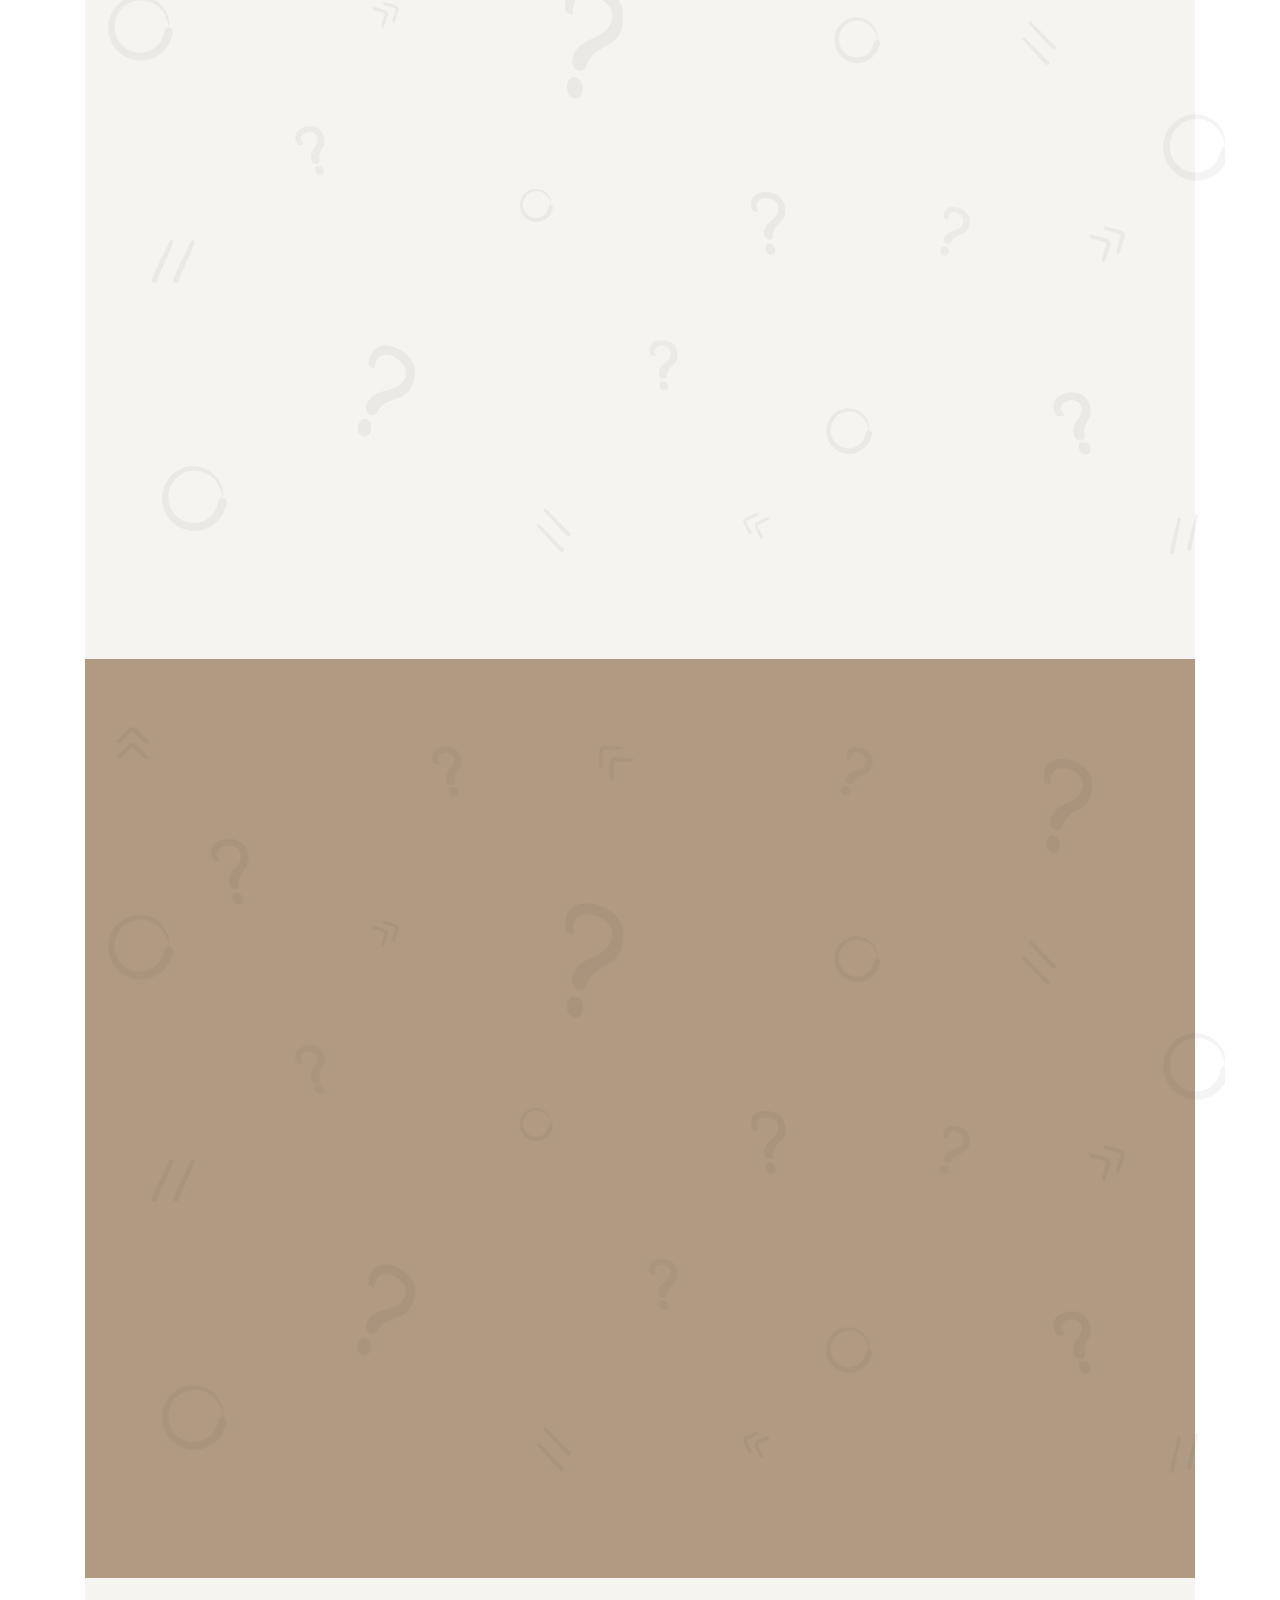
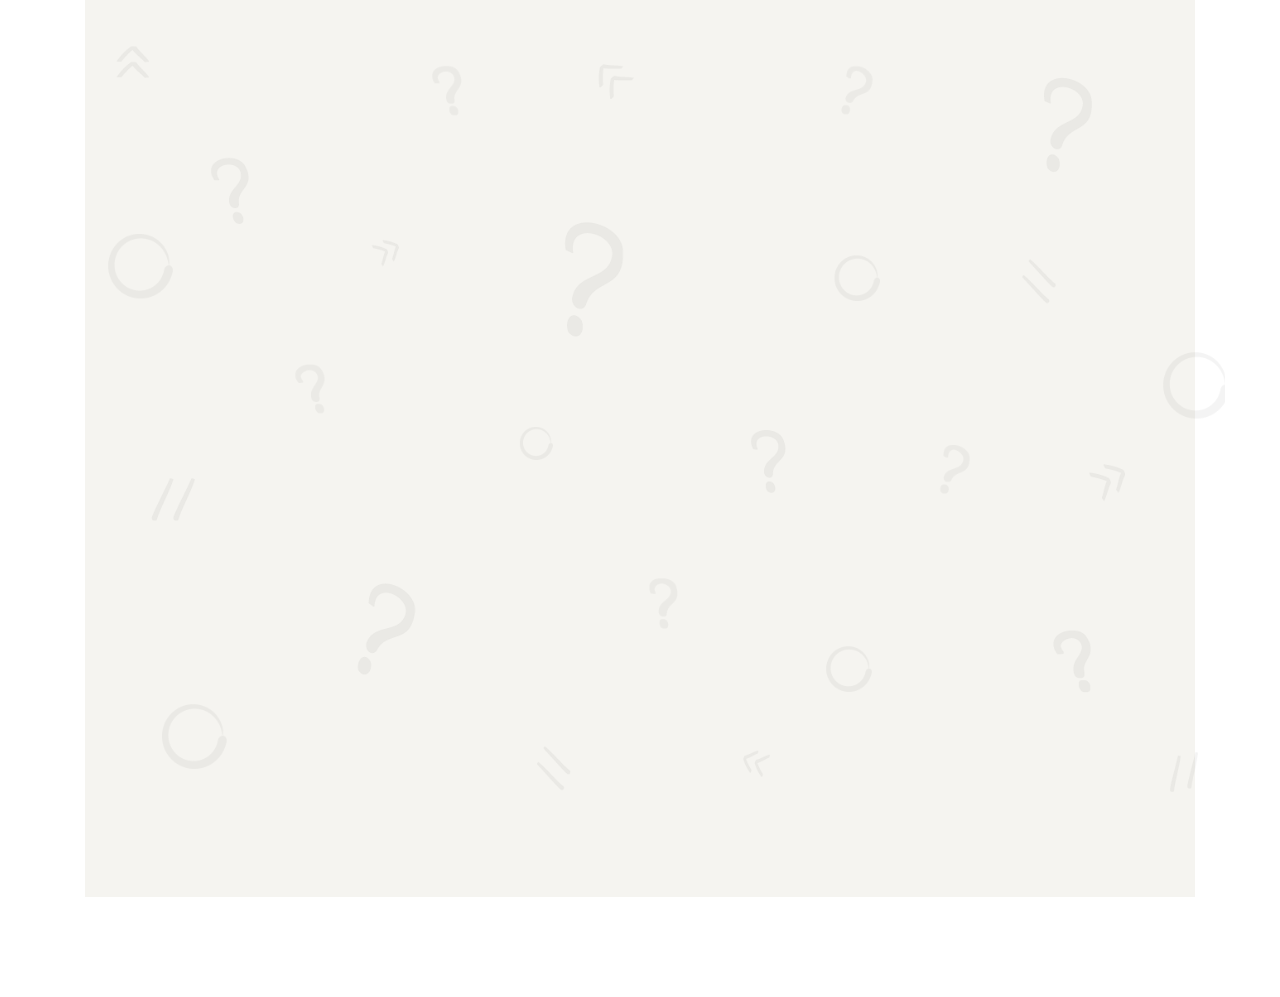
==== commit e276d5f7: "add premature-optimization section" ====
--- a/index.html
+++ b/index.html
@@ -96,37 +96,45 @@
             class="ikea-effect-section light-background container-content-section flex flex-column flex-jc-center">
             <div class="flex">
                 <img src="./assets/images/1.png" alt="ikea-effect-icon" class="shadow-filter">
-                <div class="background-img flex flex-column distortion-container">
+                <div class="background-img flex flex-column distortion-container-info-light">
                     <p class="neucha no-margin cogn-distortion dark50">Когнитивные искажения</p>
                     <h1 class="neucha no-margin distortion-name">Эффект ИКЕА</h1>
-                    <p class="neucha no-margin distortion-desc">Вы переоцениваете собственные решения, и, как следствие, недооцениваете решения других.
+                    <p class="neucha no-margin distortion-desc">Вы переоцениваете собственные решения, и, как следствие,
+                        недооцениваете решения других.
                     </p>
                 </div>
             </div>
             <div class="flex flex-column">
                 <h5 class="open-sans how-display-block brown-background white">Как проявляется</h5>
                 <div class="doubled-text">
-                    <p class="open-sans text-box-1">Когнитивное искажение называется так из-за того, что потребители зачастую предпочитают
+                    <p class="open-sans text-box-1">Когнитивное искажение называется так из-за того, что потребители
+                        зачастую предпочитают
                         покупать товары, которые они могут собрать сами, а не уже собранные кем-то.</p>
-                    <p class="open-sans text-box-2">Мы склонны переоцнивать наши собственные решения и недооценивать решения других. Если вы
+                    <p class="open-sans text-box-2">Мы склонны переоцнивать наши собственные решения и недооценивать
+                        решения других. Если вы
                         когда-то работали в компании, которая использовала тупой внутренний инструмент вместо более
                         удобного готового решения, вы понимаете, о чём я говорю.</p>
                 </div>
             </div>
         </section>
         <section id="premature-optimization"
-            class="premature-optimization-section brown-background container-content-section">
-            <div class="background-img">
-                <p class=""></p>
-                <h1 class=""></h1>
-                <h3 class=""></h3>
-                <img src="" alt="" class="">
+            class="premature-optimization-section brown-background container-content-section flex flex-column flex-jc-center">
+            <div class="flex">
+                <img src="./assets/images/2.png" alt="premature-optimization-icon" class="shadow-filter order-last">
+                <div class="background-img flex flex-column distortion-container-info-brown">
+                    <p class="neucha no-margin cogn-distortion white50">Когнитивные искажения</p>
+                    <h1 class="neucha no-margin distortion-name white">Преждевременная оптимизация</h1>
+                    <p class="neucha no-margin distortion-desc white">Вы оптимизируете что-то задолго до того, как в этом
+                        появляется необходимость.</p>
+                </div>
             </div>
-            <div class="">
-                <div class=""></div>
-                <div class="doubled_text">
-                    <p class=""></p>
-                    <p class=""></p>
+            <div class="flex flex-column">
+                <h5 class="open-sans how-display-block white-background brown">Как проявляется</h5>
+                <div class="doubled-text">
+                    <p class="open-sans text-box-1 white">Если вы добавите аэродинамический спойлер к своему старому
+                        автомобилю вместо ремонта мотора, то автомобиль не станет быстрее.</p>
+                    <p class="open-sans text-box-2 white">Отличный пример: писать максимально подтюненный и
+                        высокопроизводительный код для всего лишь экспериментального проекта.</p>
                 </div>
             </div>
         </section>
--- a/style.css
+++ b/style.css
@@ -56,6 +56,14 @@
     color: #908d8b;
 }
 
+.brown {
+    color: #b09a81;
+}
+
+.white50 {
+    color: #d7ccc0;
+}
+
 /* 1.2.2) background-colors */
 
 .light-background {
@@ -71,7 +79,11 @@
 }
 
 .brown-background {
-    background: #b09a81;
+    background-color: #b09a81;
+}
+
+.white-background {
+    background-color: #ffffff;
 }
 
 /* 1.3) headings */
@@ -128,7 +140,7 @@
 }
 
 .flex-jc-center {
-    justify-content: center ;
+    justify-content: center;
 }
 
 /* 2.2) box-model */
@@ -368,23 +380,23 @@
 
 /* 6.1) common styles*/
 
-.container-content-section{
+.container-content-section {
     padding: 100px auto;
     width: 1110px;
     height: 919px;
 }
 
-.distortion-container {
-    margin-left: 30px;
-}
-
 .cogn-distortion {
     font-size: 24px;
 }
 
+.distortion-name {
+    font-size: 60px;
+}
+
 .distortion-desc {
     font-size: 34px;
-    line-height: 41px; 
+    line-height: 41px;
     margin-top: 30px;
 }
 
@@ -396,4 +408,12 @@
 
 /* 6.2) styles of the light section */
 
-/* 6.3) styles of the brown section */+.distortion-container-info-light {
+    margin-left: 30px;
+}
+
+/* 6.3) styles of the brown section */
+
+.order-last {
+    order: 1;
+}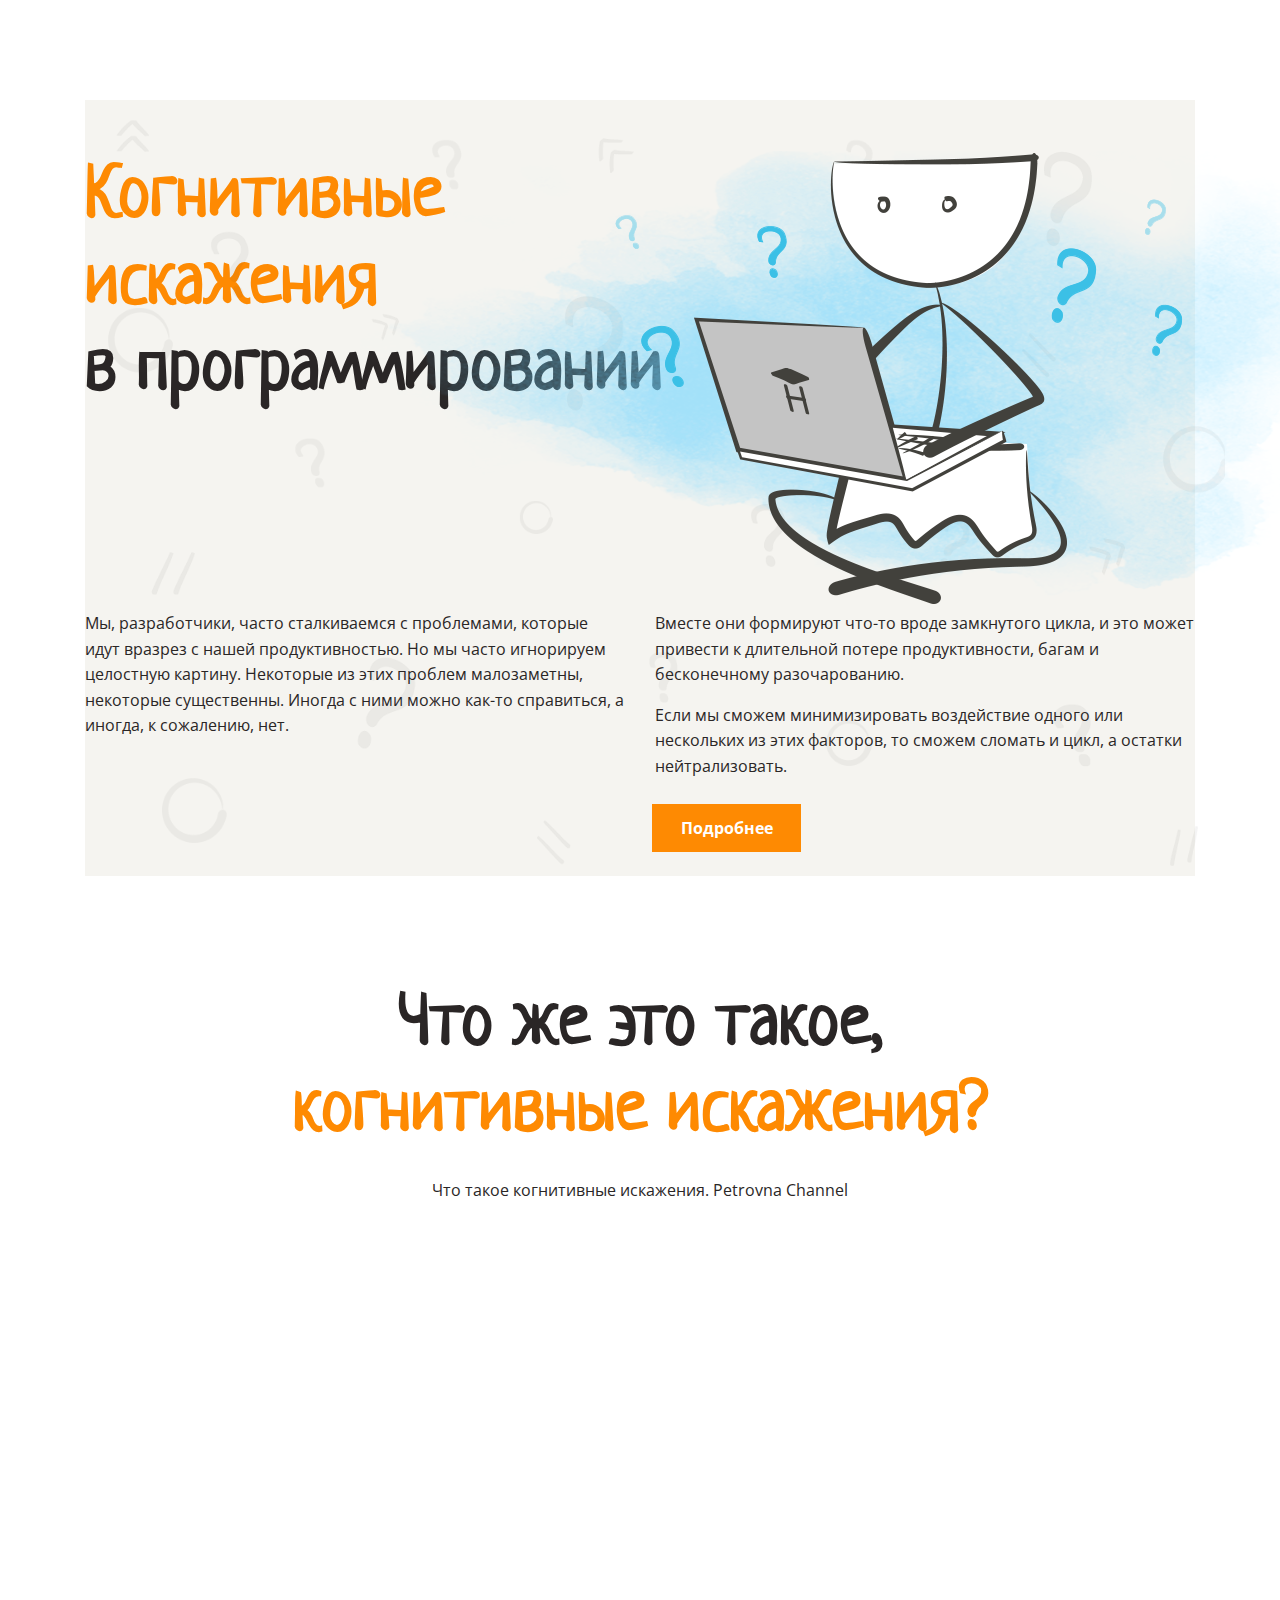
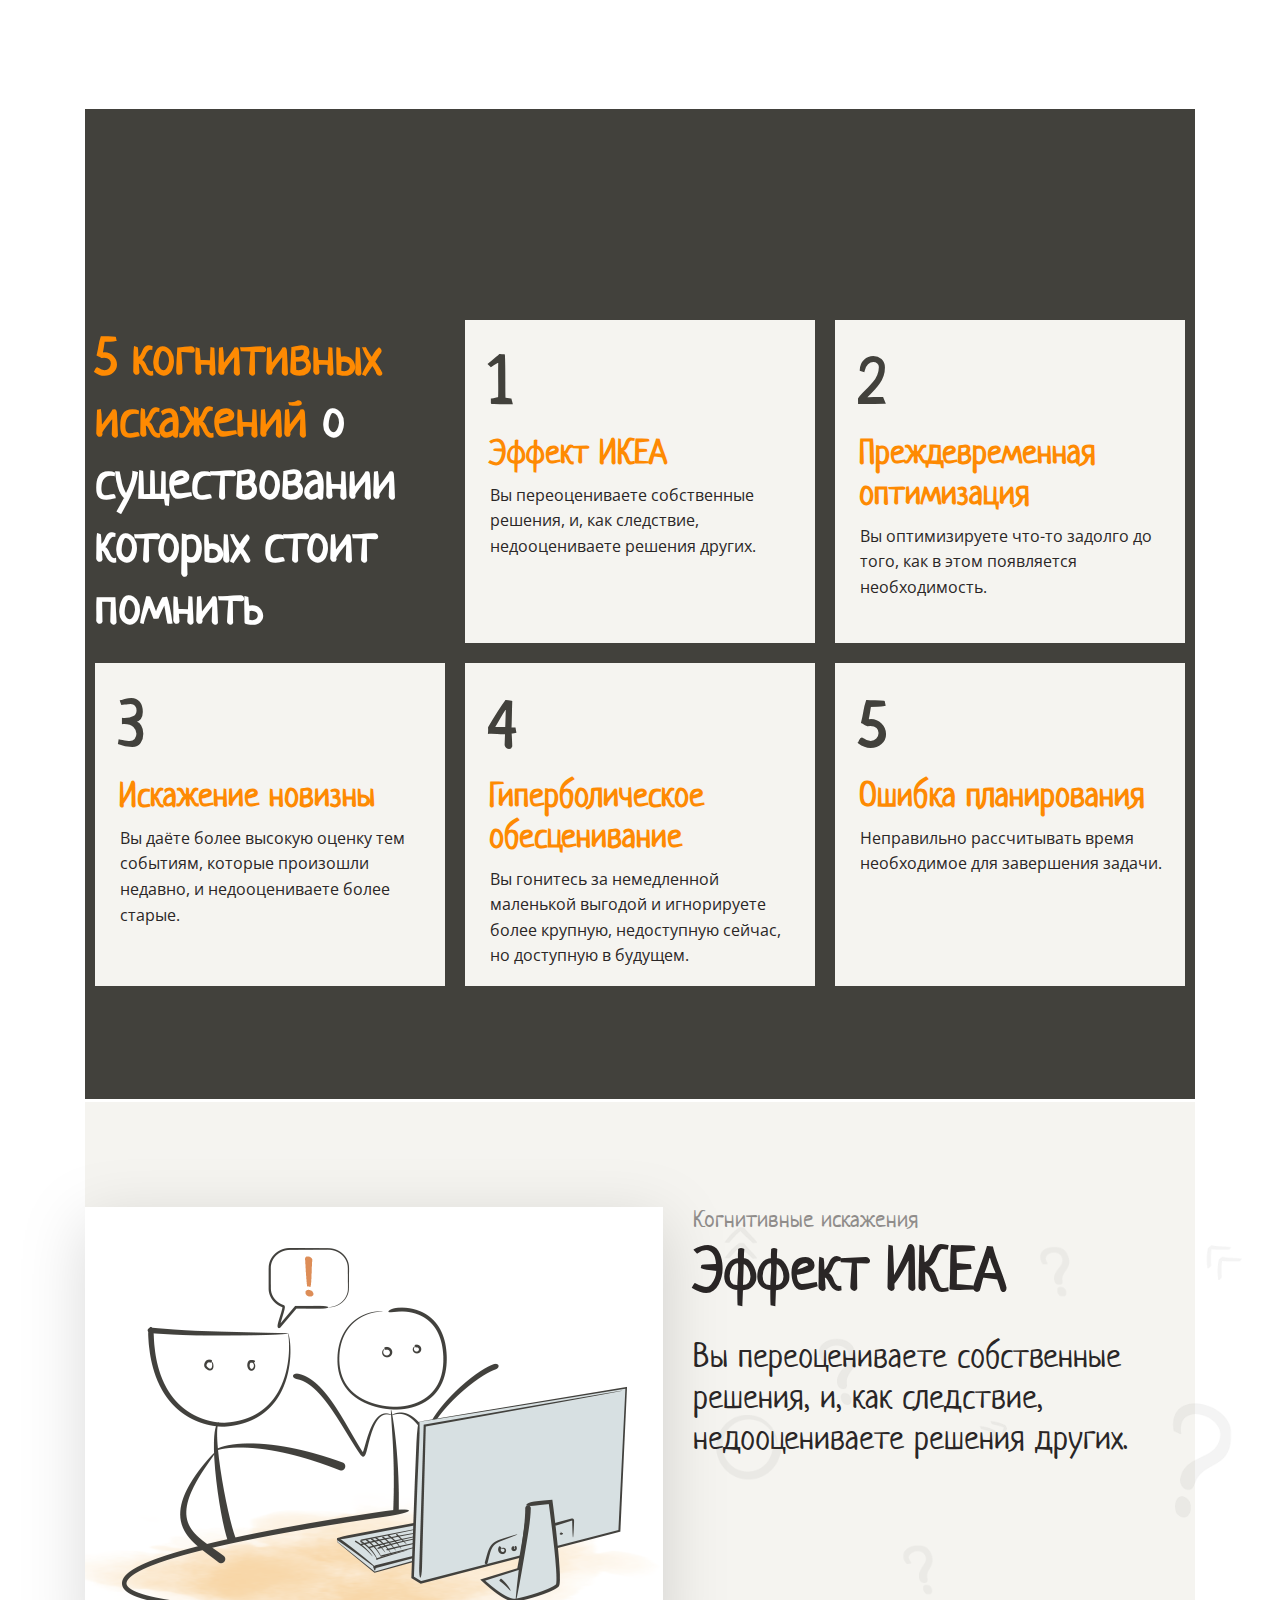
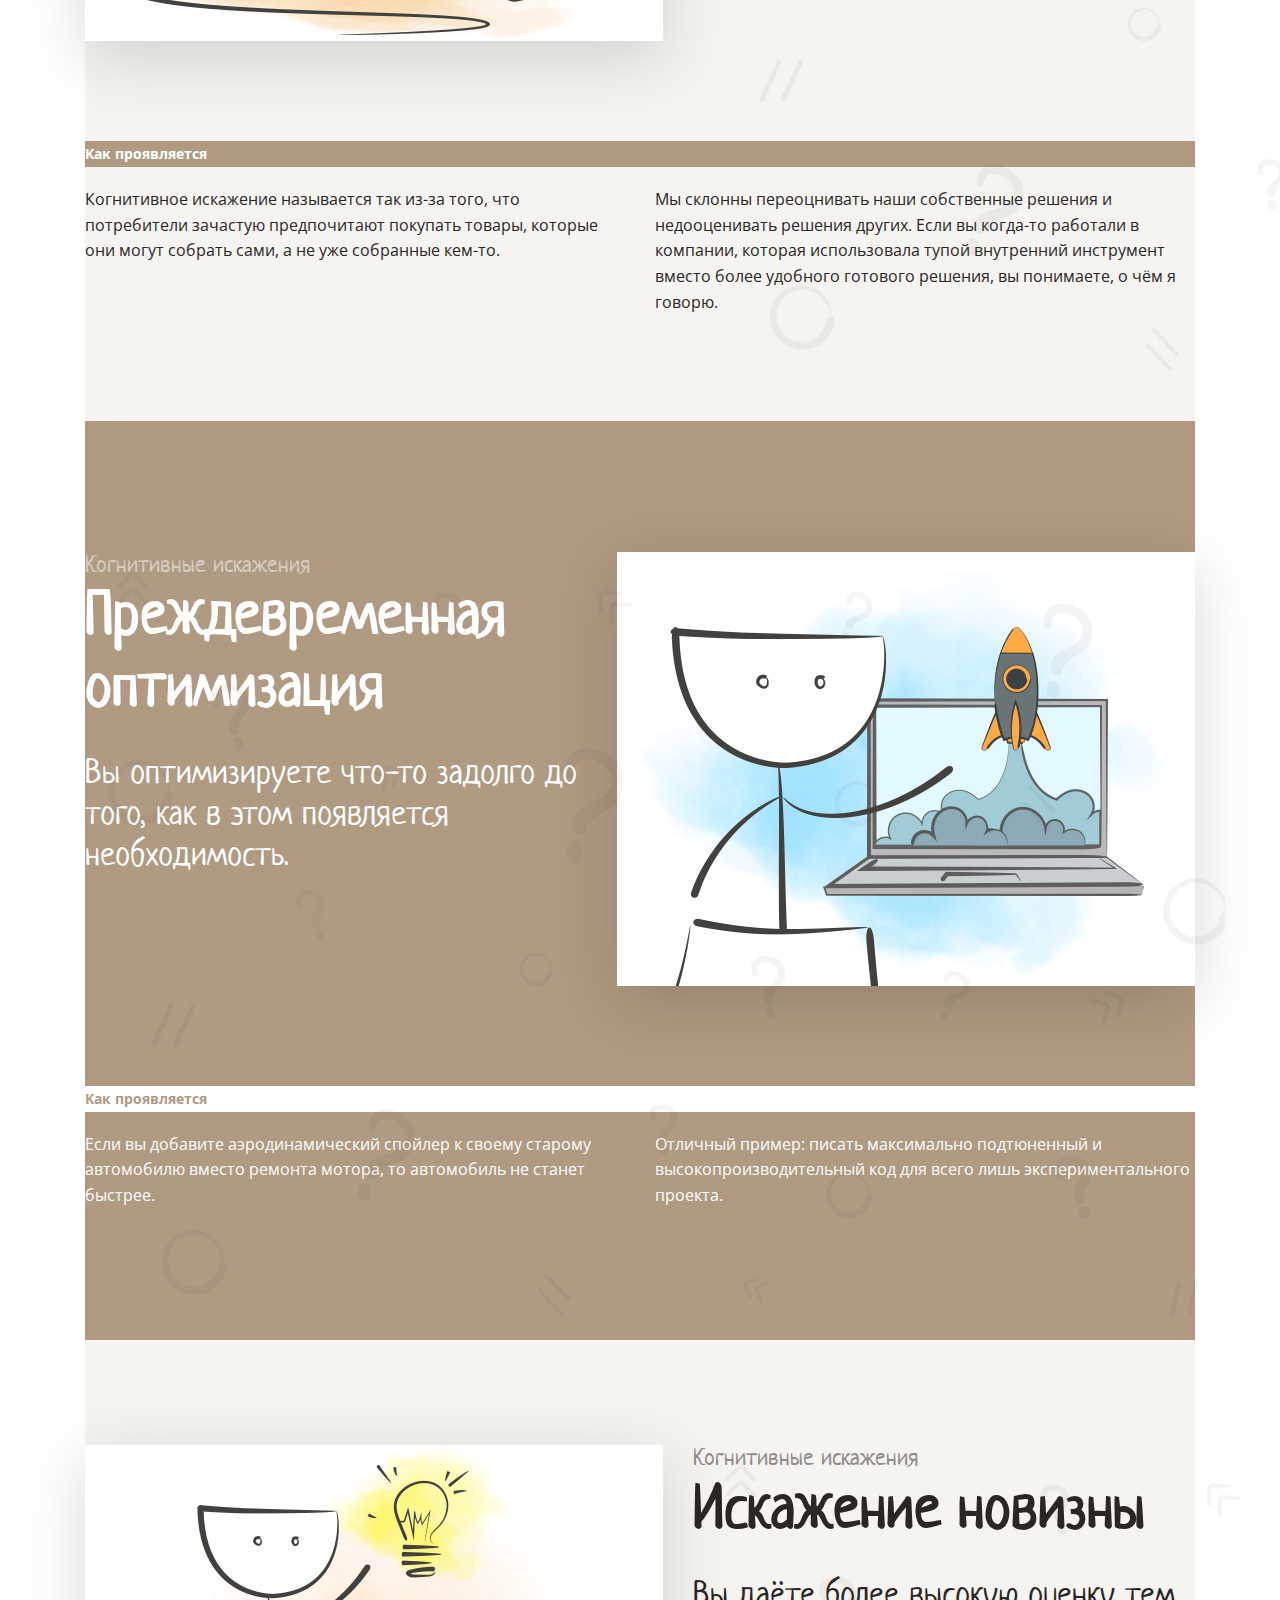
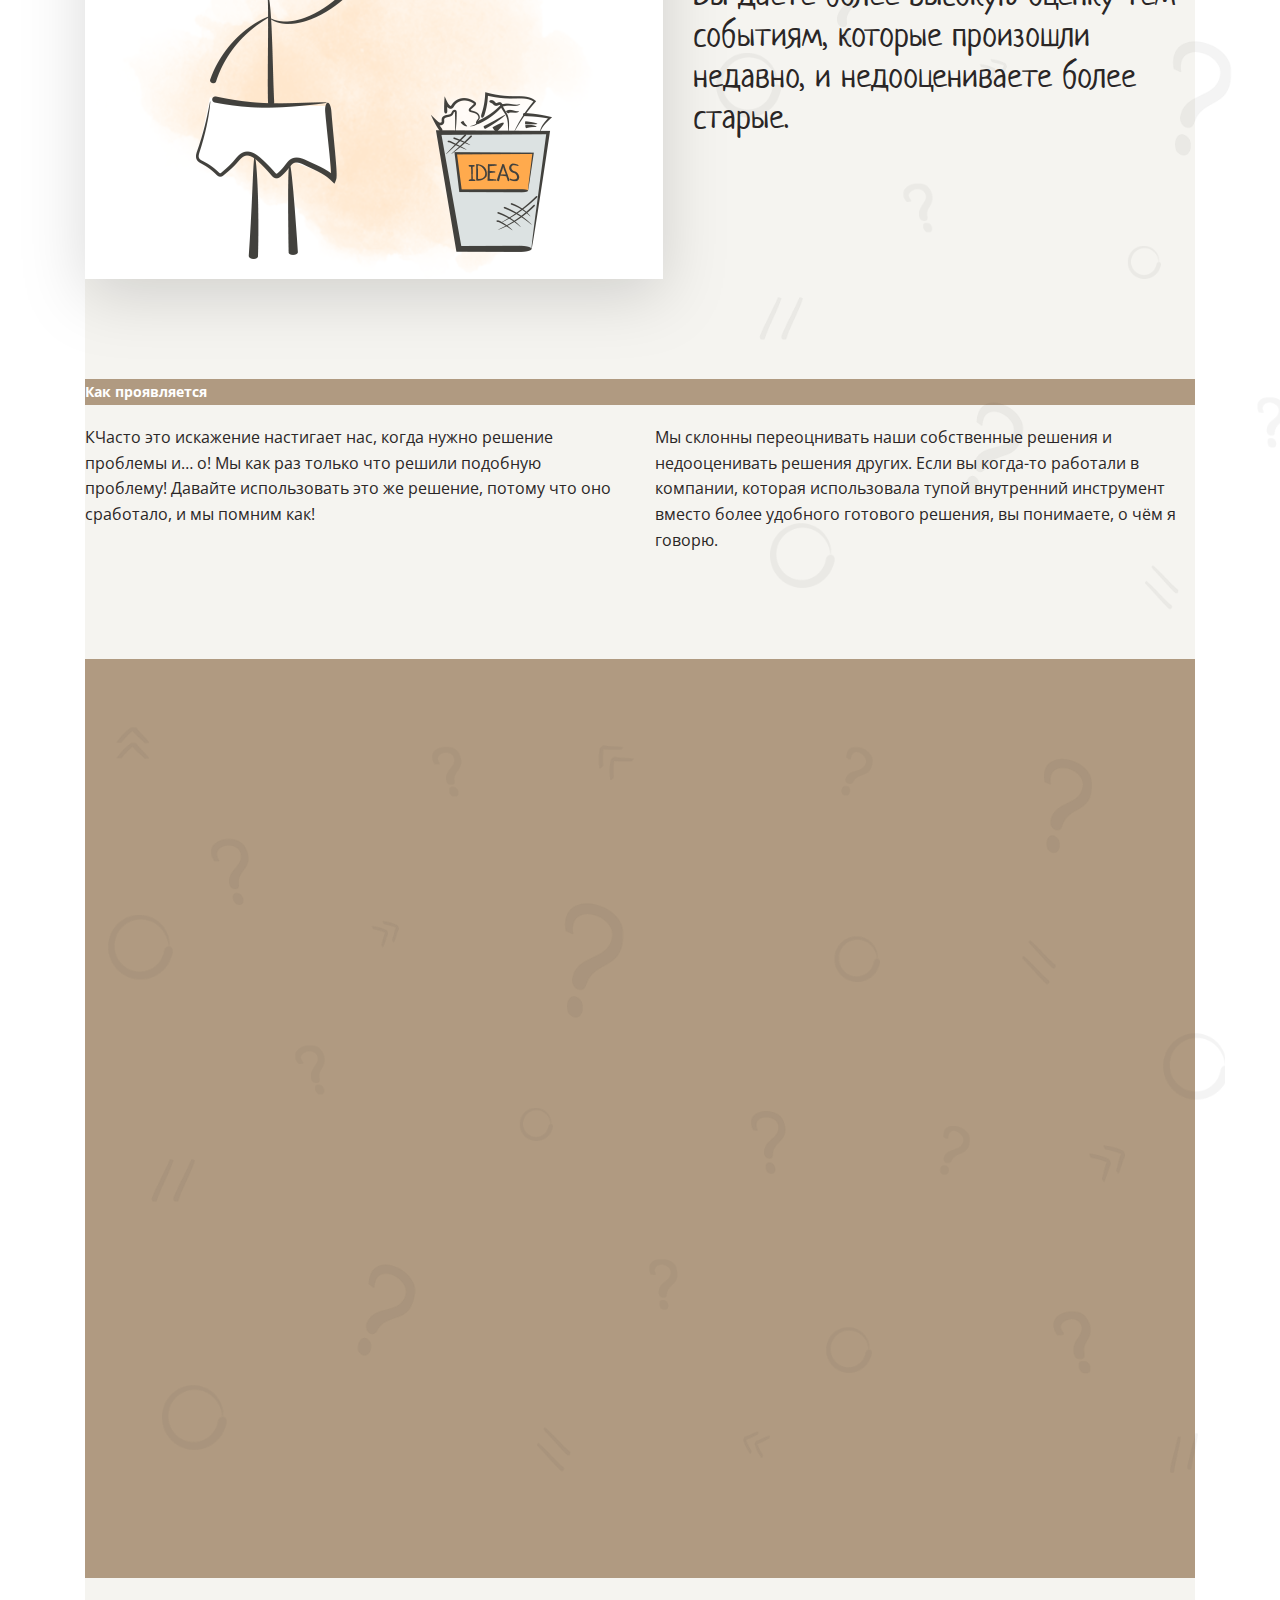
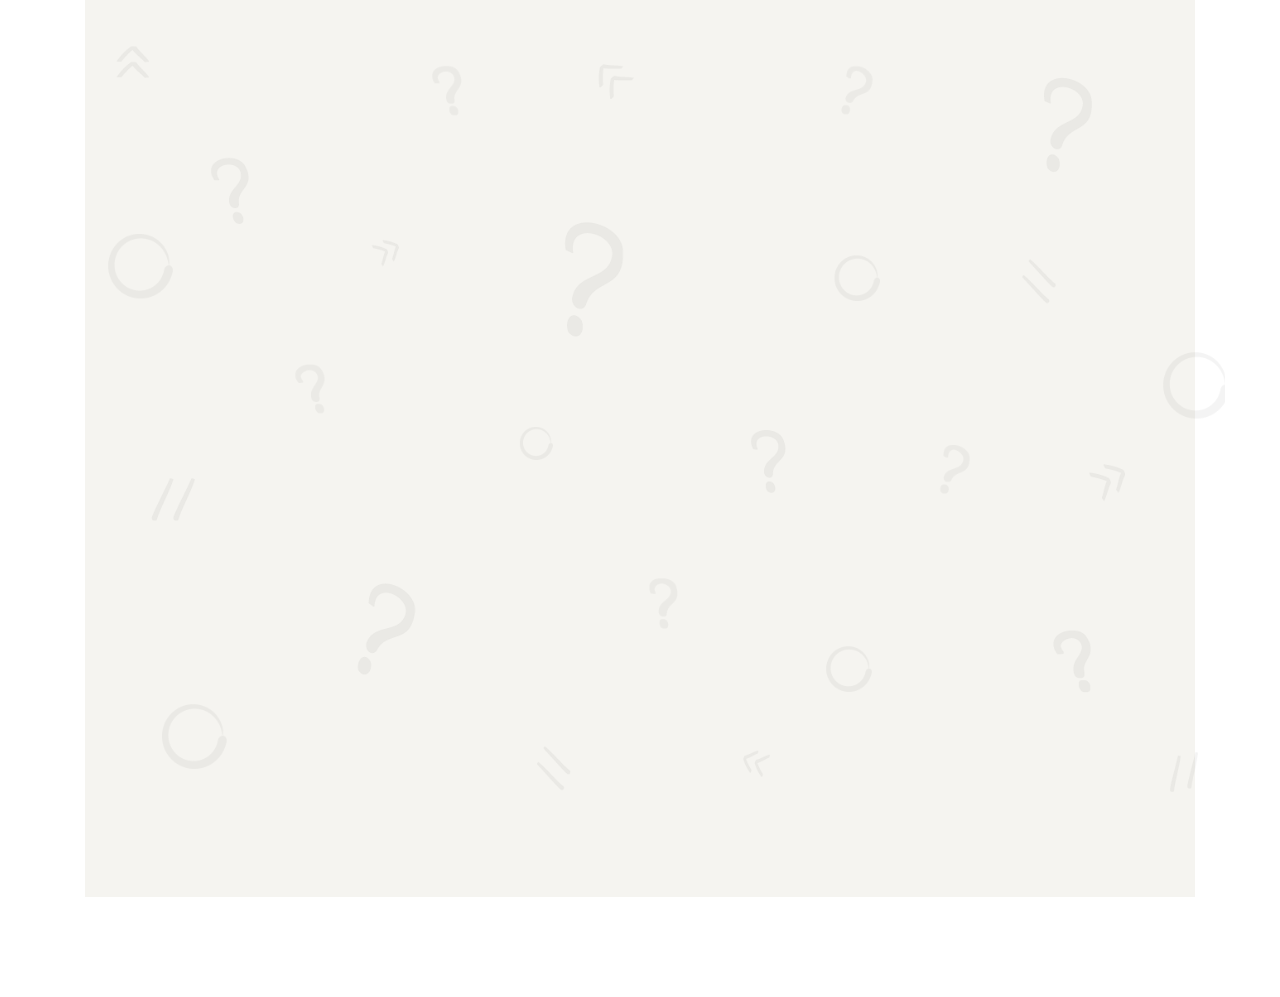
==== commit 3c49a55c: "add distortion-of-novelty section" ====
--- a/index.html
+++ b/index.html
@@ -124,7 +124,8 @@
                 <div class="background-img flex flex-column distortion-container-info-brown">
                     <p class="neucha no-margin cogn-distortion white50">Когнитивные искажения</p>
                     <h1 class="neucha no-margin distortion-name white">Преждевременная оптимизация</h1>
-                    <p class="neucha no-margin distortion-desc white">Вы оптимизируете что-то задолго до того, как в этом
+                    <p class="neucha no-margin distortion-desc white">Вы оптимизируете что-то задолго до того, как в
+                        этом
                         появляется необходимость.</p>
                 </div>
             </div>
@@ -139,18 +140,27 @@
             </div>
         </section>
         <section id="distortion-of-novelty"
-            class="distortion-of-novelty-section light-background container-content-section">
-            <div class="background-img">
-                <p class=""></p>
-                <h1 class=""></h1>
-                <h3 class=""></h3>
-                <img src="" alt="" class="">
-            </div>
-            <div class="">
-                <div class=""></div>
-                <div class="doubled_text">
-                    <p class=""></p>
-                    <p class=""></p>
+            class="distortion-of-novelty-section light-background container-content-section flex flex-column flex-jc-center">
+            <div class="flex">
+                <img src="./assets/images/3.png" alt="distortion-of-novelty-icon" class="shadow-filter">
+                <div class="background-img flex flex-column distortion-container-info-light">
+                    <p class="neucha no-margin cogn-distortion dark50">Когнитивные искажения</p>
+                    <h1 class="neucha no-margin distortion-name">Искажение новизны</h1>
+                    <p class="neucha no-margin distortion-desc">Вы даёте более высокую оценку тем событиям, которые
+                        произошли недавно, и недооцениваете более старые.
+                    </p>
+                </div>
+            </div>
+            <div class="flex flex-column">
+                <h5 class="open-sans how-display-block brown-background white">Как проявляется</h5>
+                <div class="doubled-text">
+                    <p class="open-sans text-box-1">КЧасто это искажение настигает нас, когда нужно решение проблемы и…
+                        о! Мы как раз только что решили подобную проблему! Давайте использовать это же решение, потому
+                        что оно сработало, и мы помним как!</p>
+                    <p class="open-sans text-box-2">Мы склонны переоцнивать наши собственные решения и недооценивать
+                        решения других. Если вы
+                        когда-то работали в компании, которая использовала тупой внутренний инструмент вместо более
+                        удобного готового решения, вы понимаете, о чём я говорю.</p>
                 </div>
             </div>
         </section>
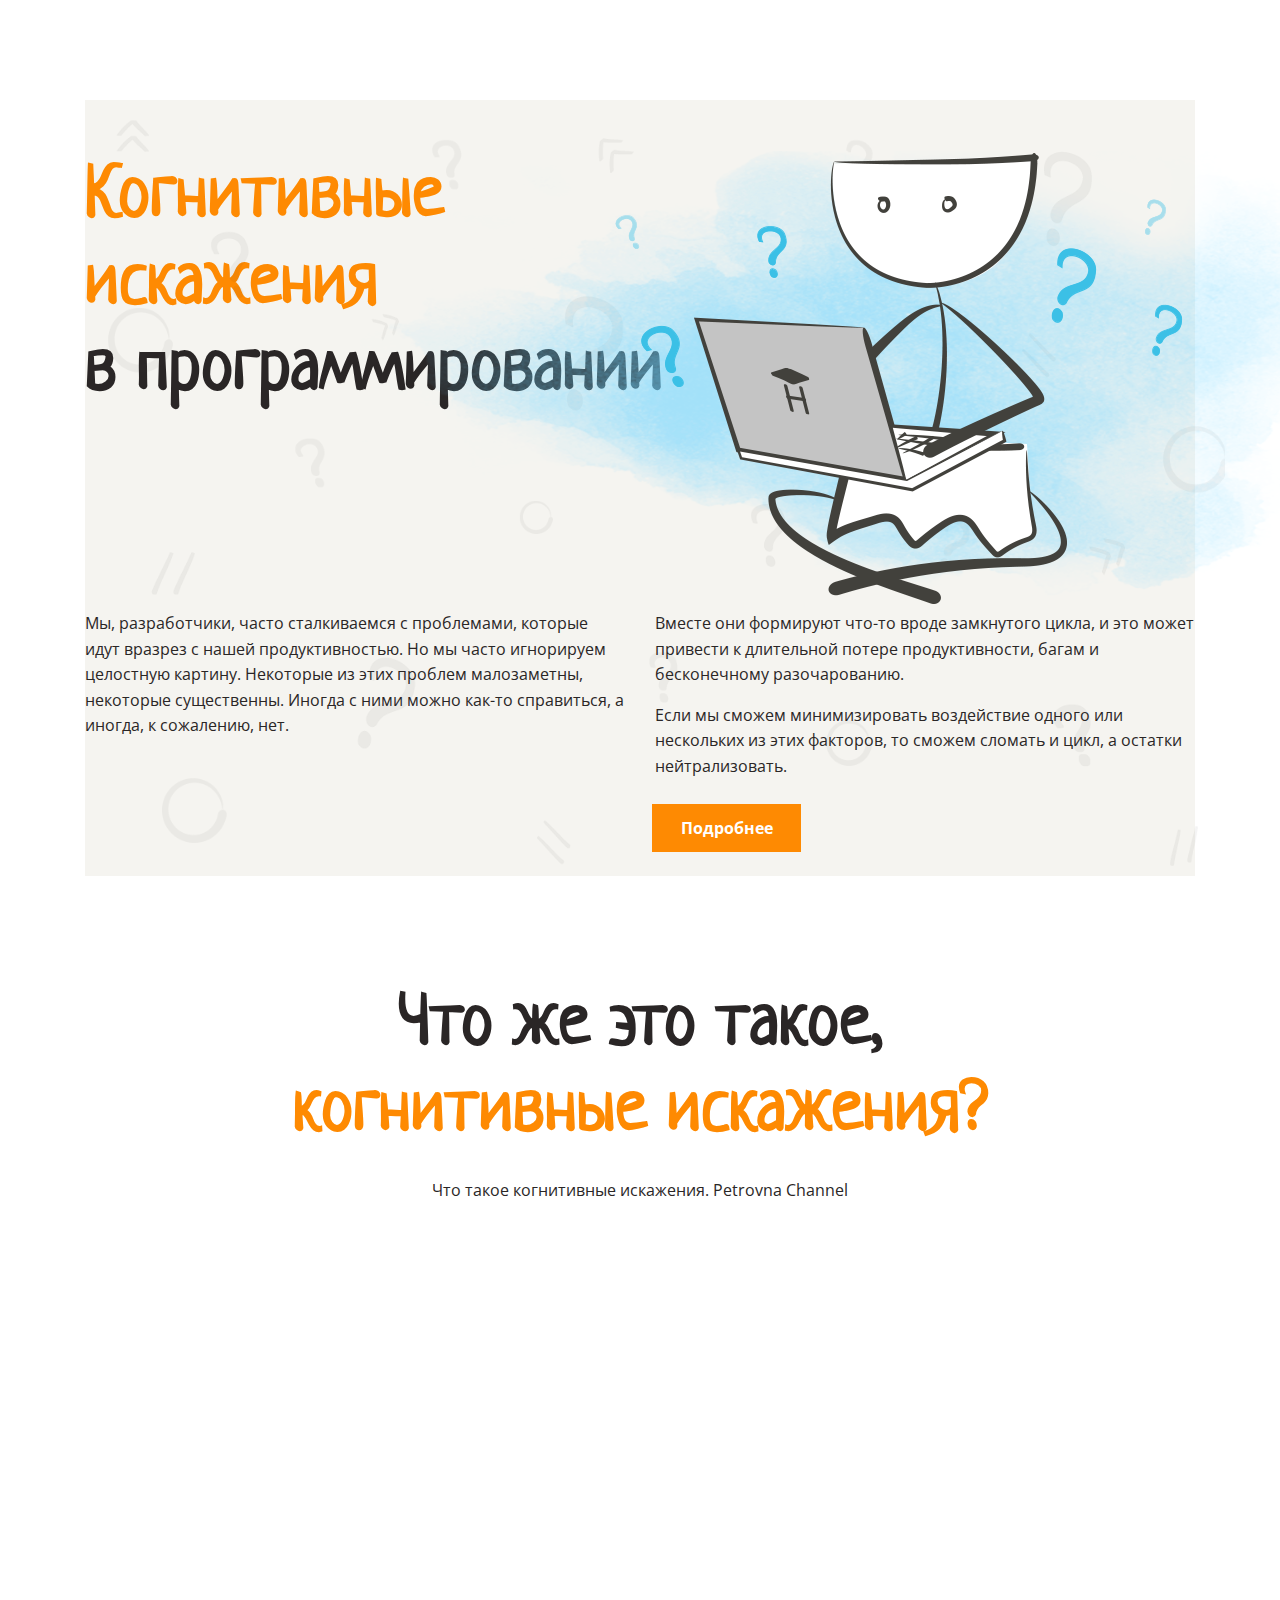
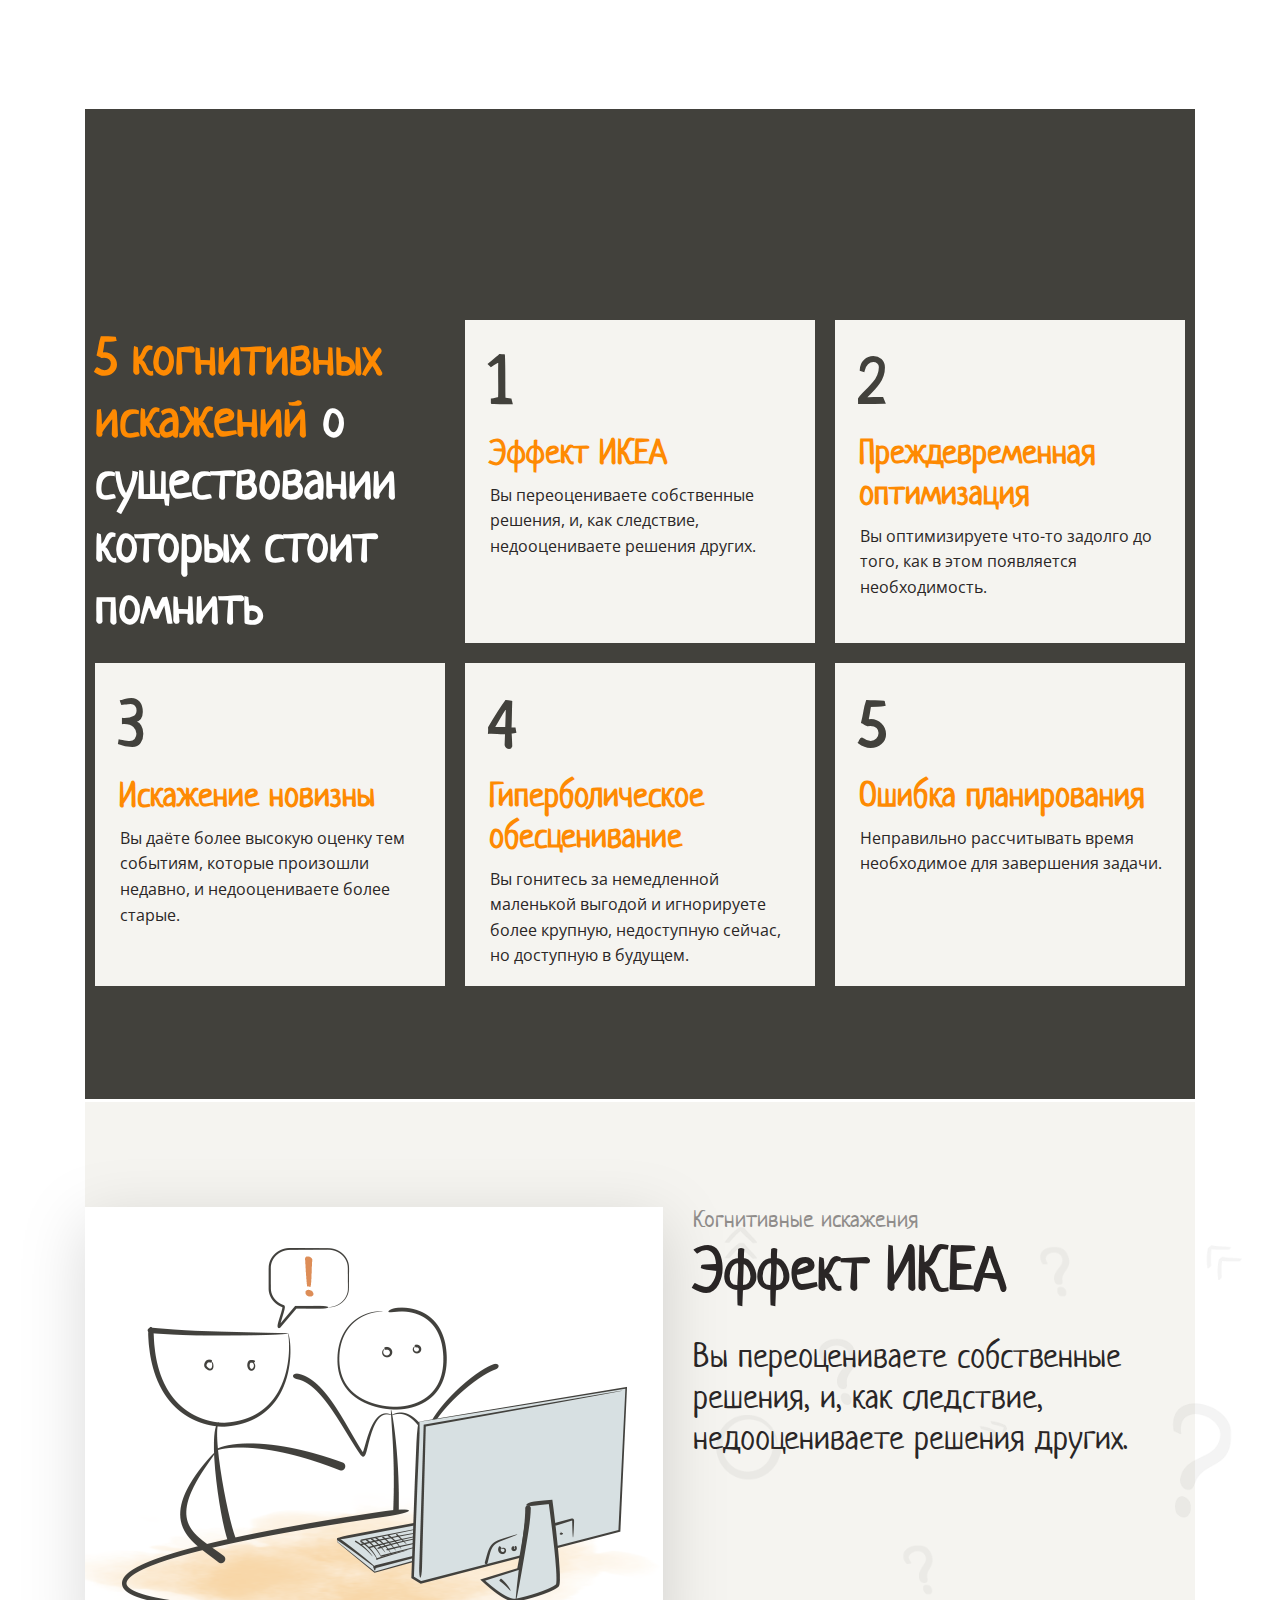
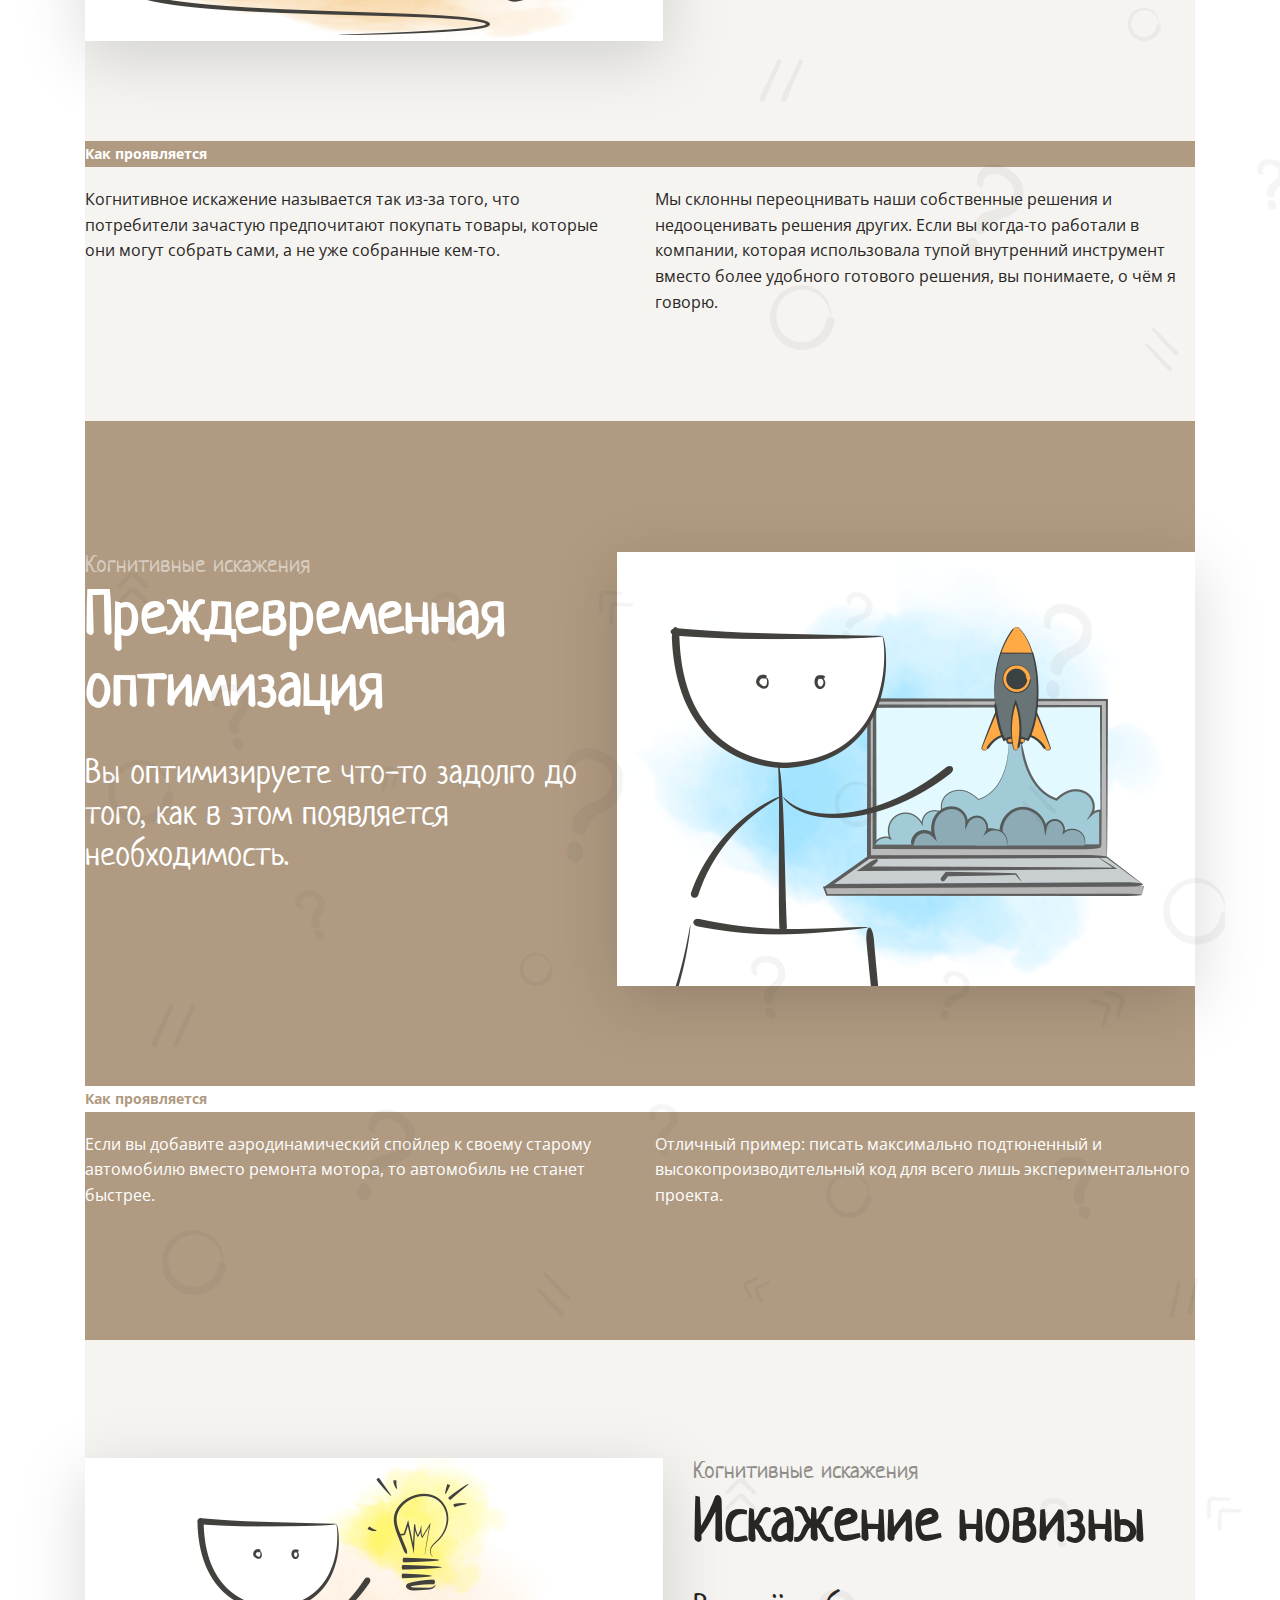
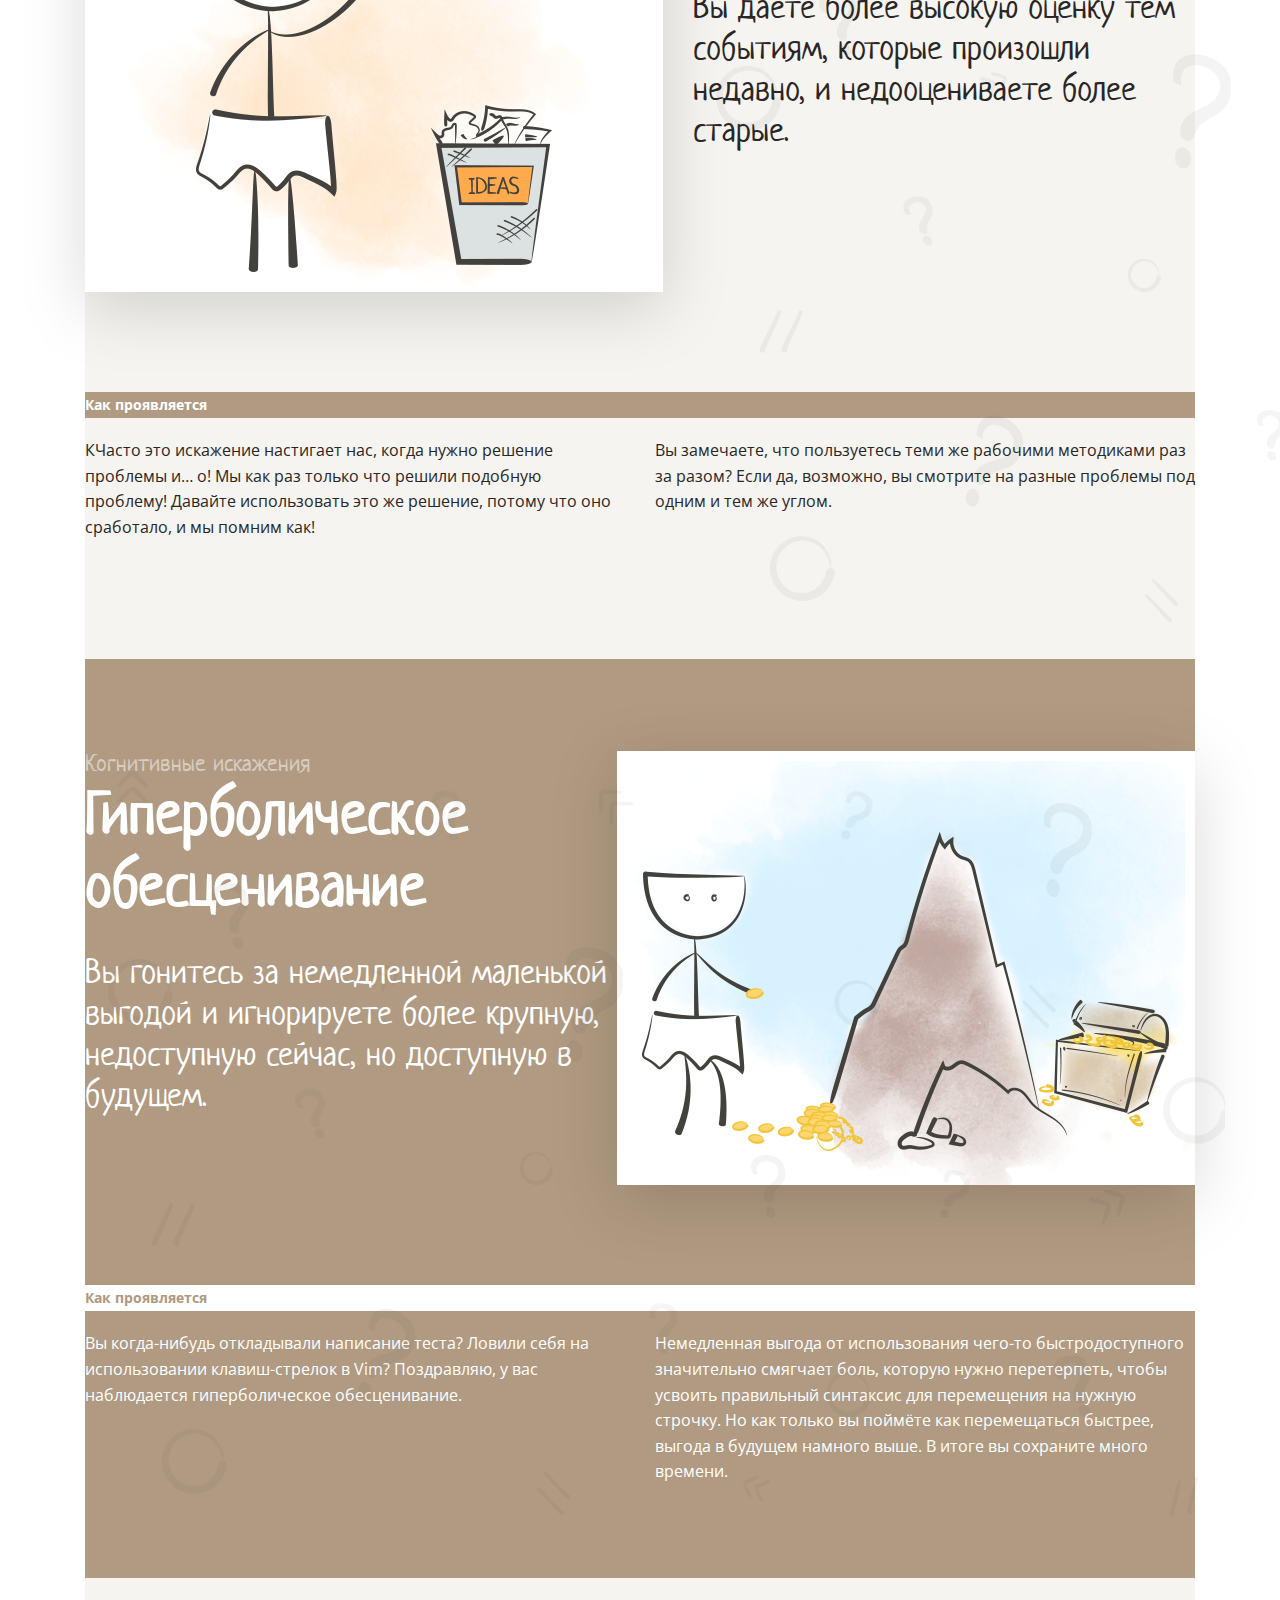
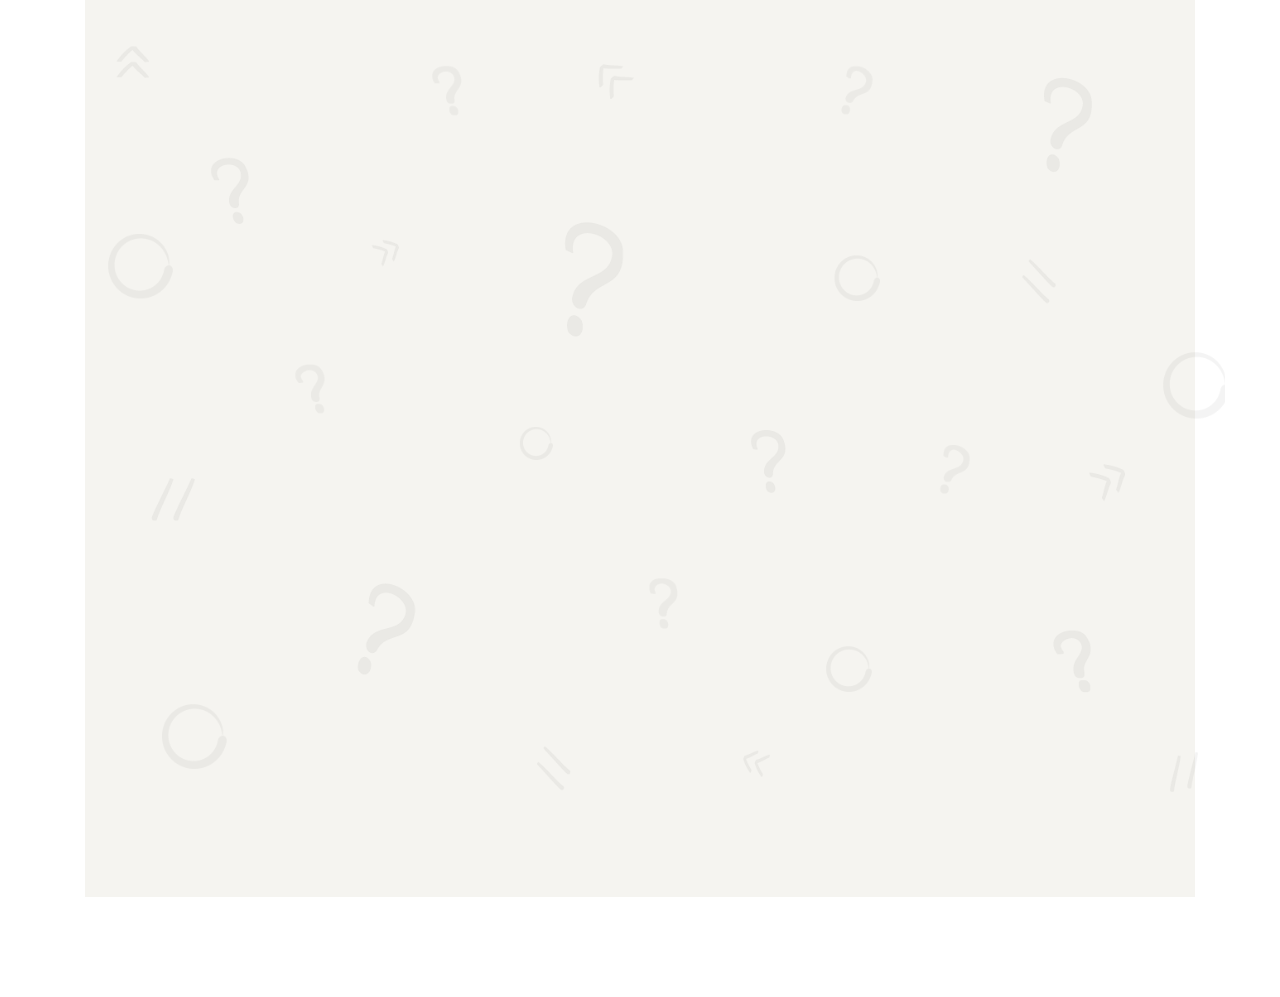
==== commit 9f75b20b: "add hyperbolic-deprecation section" ====
--- a/index.html
+++ b/index.html
@@ -157,26 +157,32 @@
                     <p class="open-sans text-box-1">КЧасто это искажение настигает нас, когда нужно решение проблемы и…
                         о! Мы как раз только что решили подобную проблему! Давайте использовать это же решение, потому
                         что оно сработало, и мы помним как!</p>
-                    <p class="open-sans text-box-2">Мы склонны переоцнивать наши собственные решения и недооценивать
-                        решения других. Если вы
-                        когда-то работали в компании, которая использовала тупой внутренний инструмент вместо более
-                        удобного готового решения, вы понимаете, о чём я говорю.</p>
+                    <p class="open-sans text-box-2">Вы замечаете, что пользуетесь теми же рабочими методиками раз за
+                        разом? Если да, возможно, вы смотрите на разные проблемы под одним и тем же углом.</p>
                 </div>
             </div>
         </section>
         <section id="hyperbolic-deprecation"
-            class="hyperbolic-deprecation-section brown-background container-content-section">
-            <div class="background-img">
-                <p class=""></p>
-                <h1 class=""></h1>
-                <h3 class=""></h3>
-                <img src="" alt="" class="">
-            </div>
-            <div class="">
-                <div class=""></div>
-                <div class="doubled_text">
-                    <p class=""></p>
-                    <p class=""></p>
+            class="hyperbolic-deprecation-section brown-background container-content-section flex flex-column flex-jc-center">
+            <div class="flex">
+                <img src="./assets/images/4.png" alt="hyperbolic-deprecation-icon" class="shadow-filter order-last">
+                <div class="background-img flex flex-column distortion-container-info-brown">
+                    <p class="neucha no-margin cogn-distortion white50">Когнитивные искажения</p>
+                    <h1 class="neucha no-margin distortion-name white">Гиперболическое обесценивание</h1>
+                    <p class="neucha no-margin distortion-desc white">Вы гонитесь за немедленной маленькой выгодой и
+                        игнорируете более крупную, недоступную сейчас, но доступную в будущем.</p>
+                </div>
+            </div>
+            <div class="flex flex-column">
+                <h5 class="open-sans how-display-block white-background brown">Как проявляется</h5>
+                <div class="doubled-text">
+                    <p class="open-sans text-box-1 white">Вы когда-нибудь откладывали написание теста? Ловили себя на
+                        использовании клавиш-стрелок в Vim? Поздравляю, у вас наблюдается гиперболическое обесценивание.
+                    </p>
+                    <p class="open-sans text-box-2 white">Немедленная выгода от использования чего-то быстродоступного
+                        значительно смягчает боль, которую нужно перетерпеть, чтобы усвоить правильный синтаксис для
+                        перемещения на нужную строчку. Но как только вы поймёте как перемещаться быстрее, выгода в
+                        будущем намного выше. В итоге вы сохраните много времени.</p>
                 </div>
             </div>
         </section>
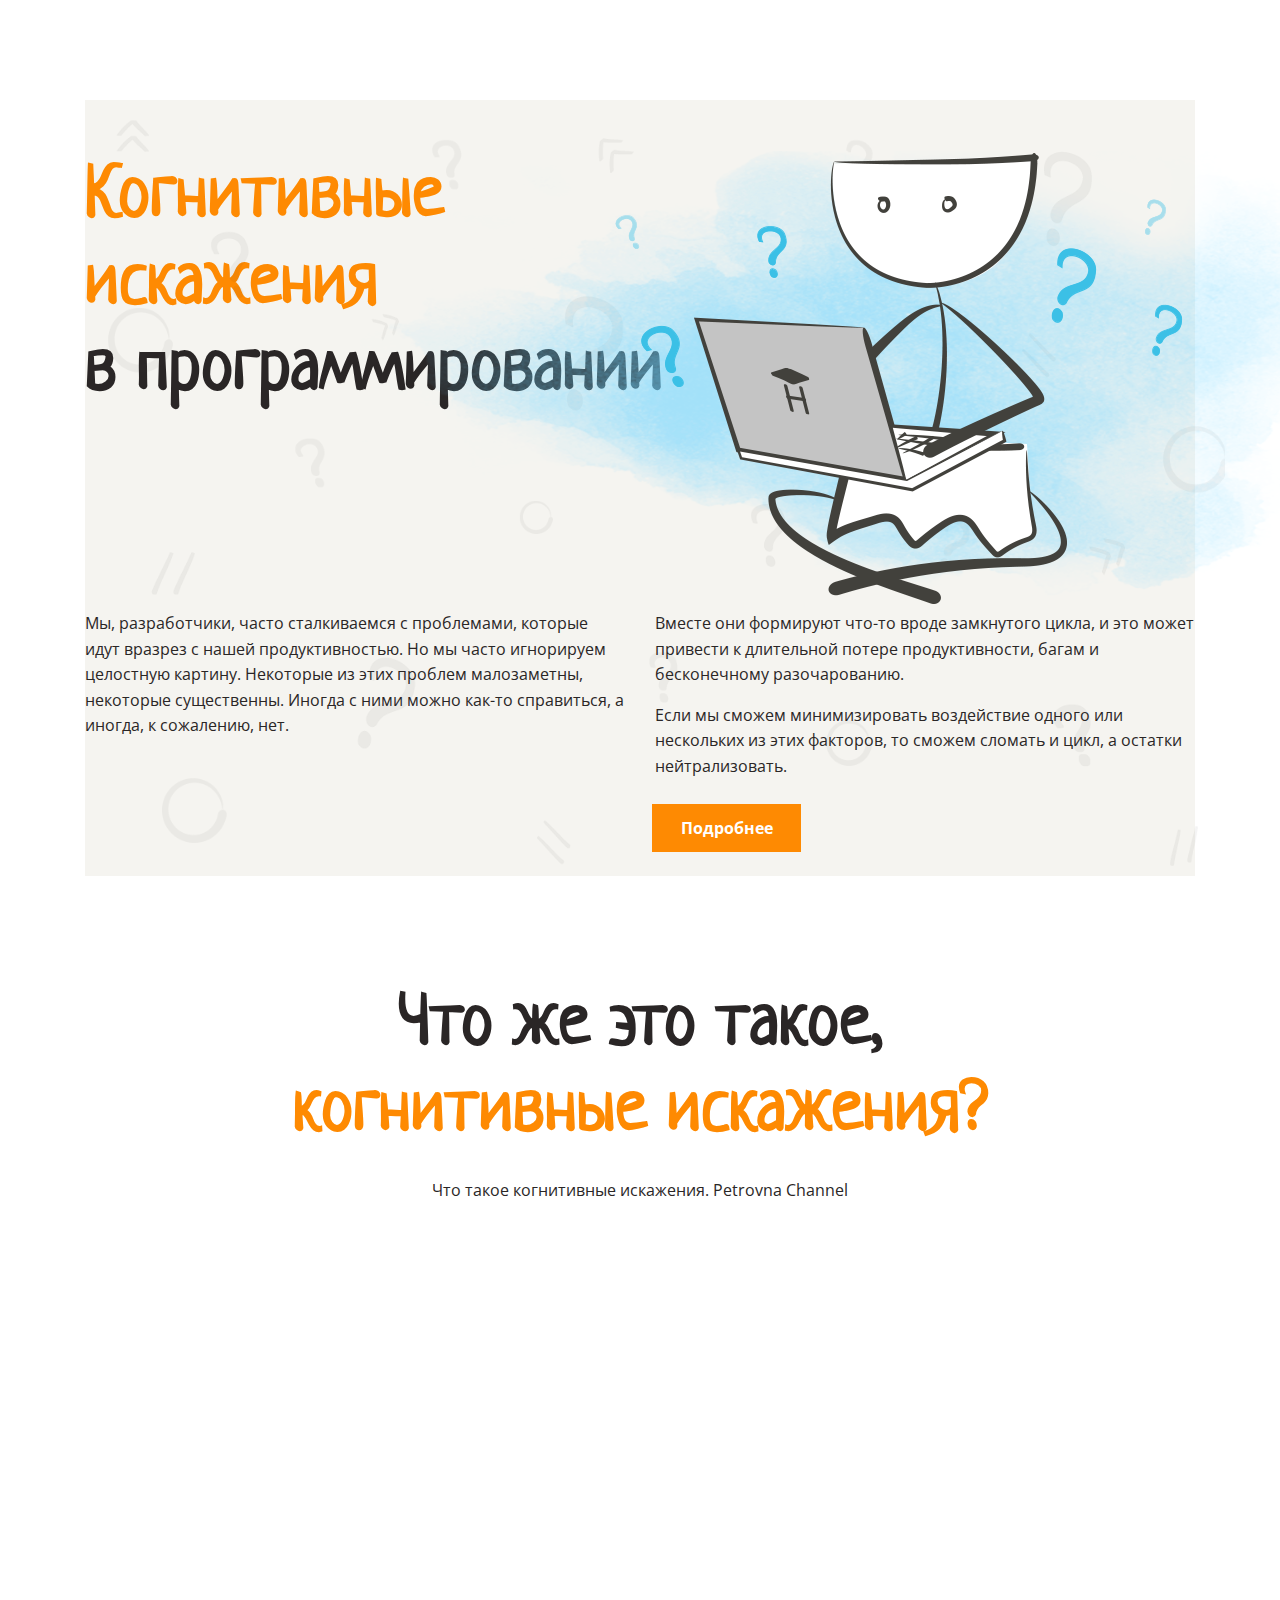
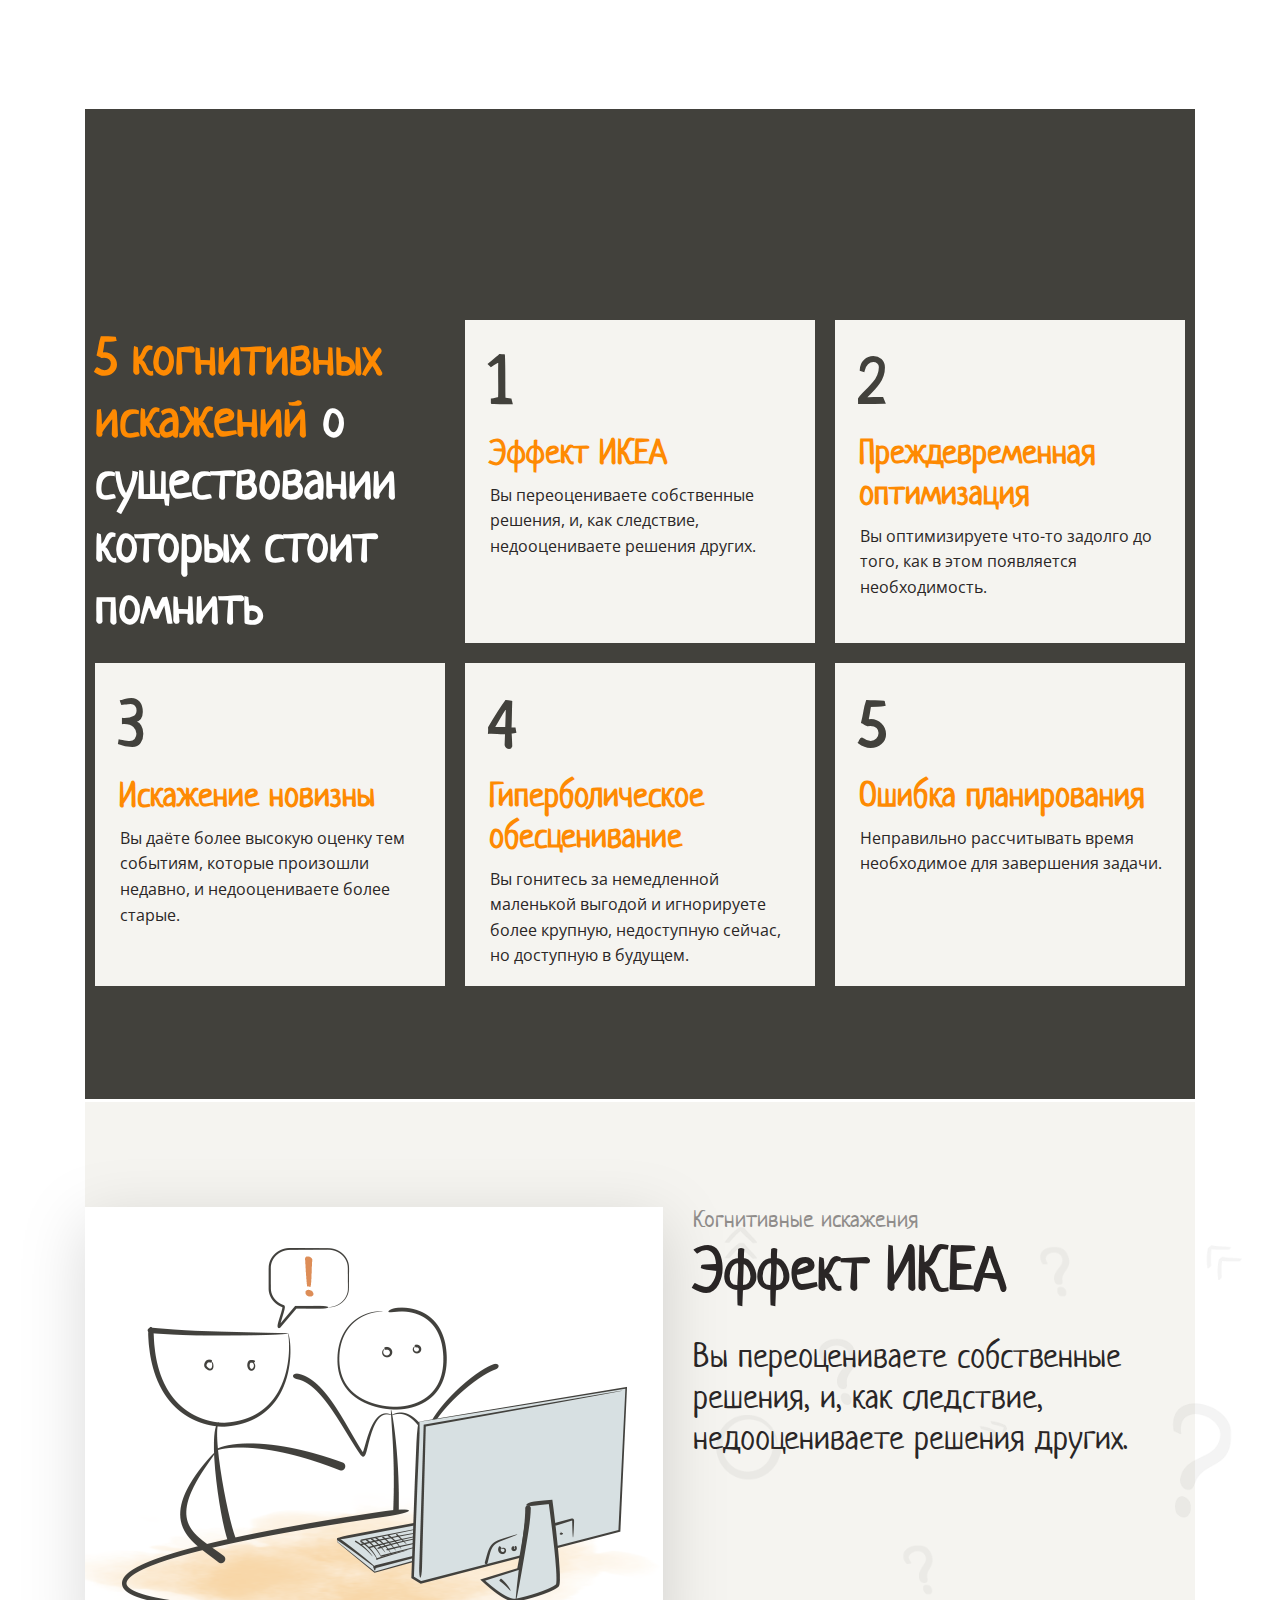
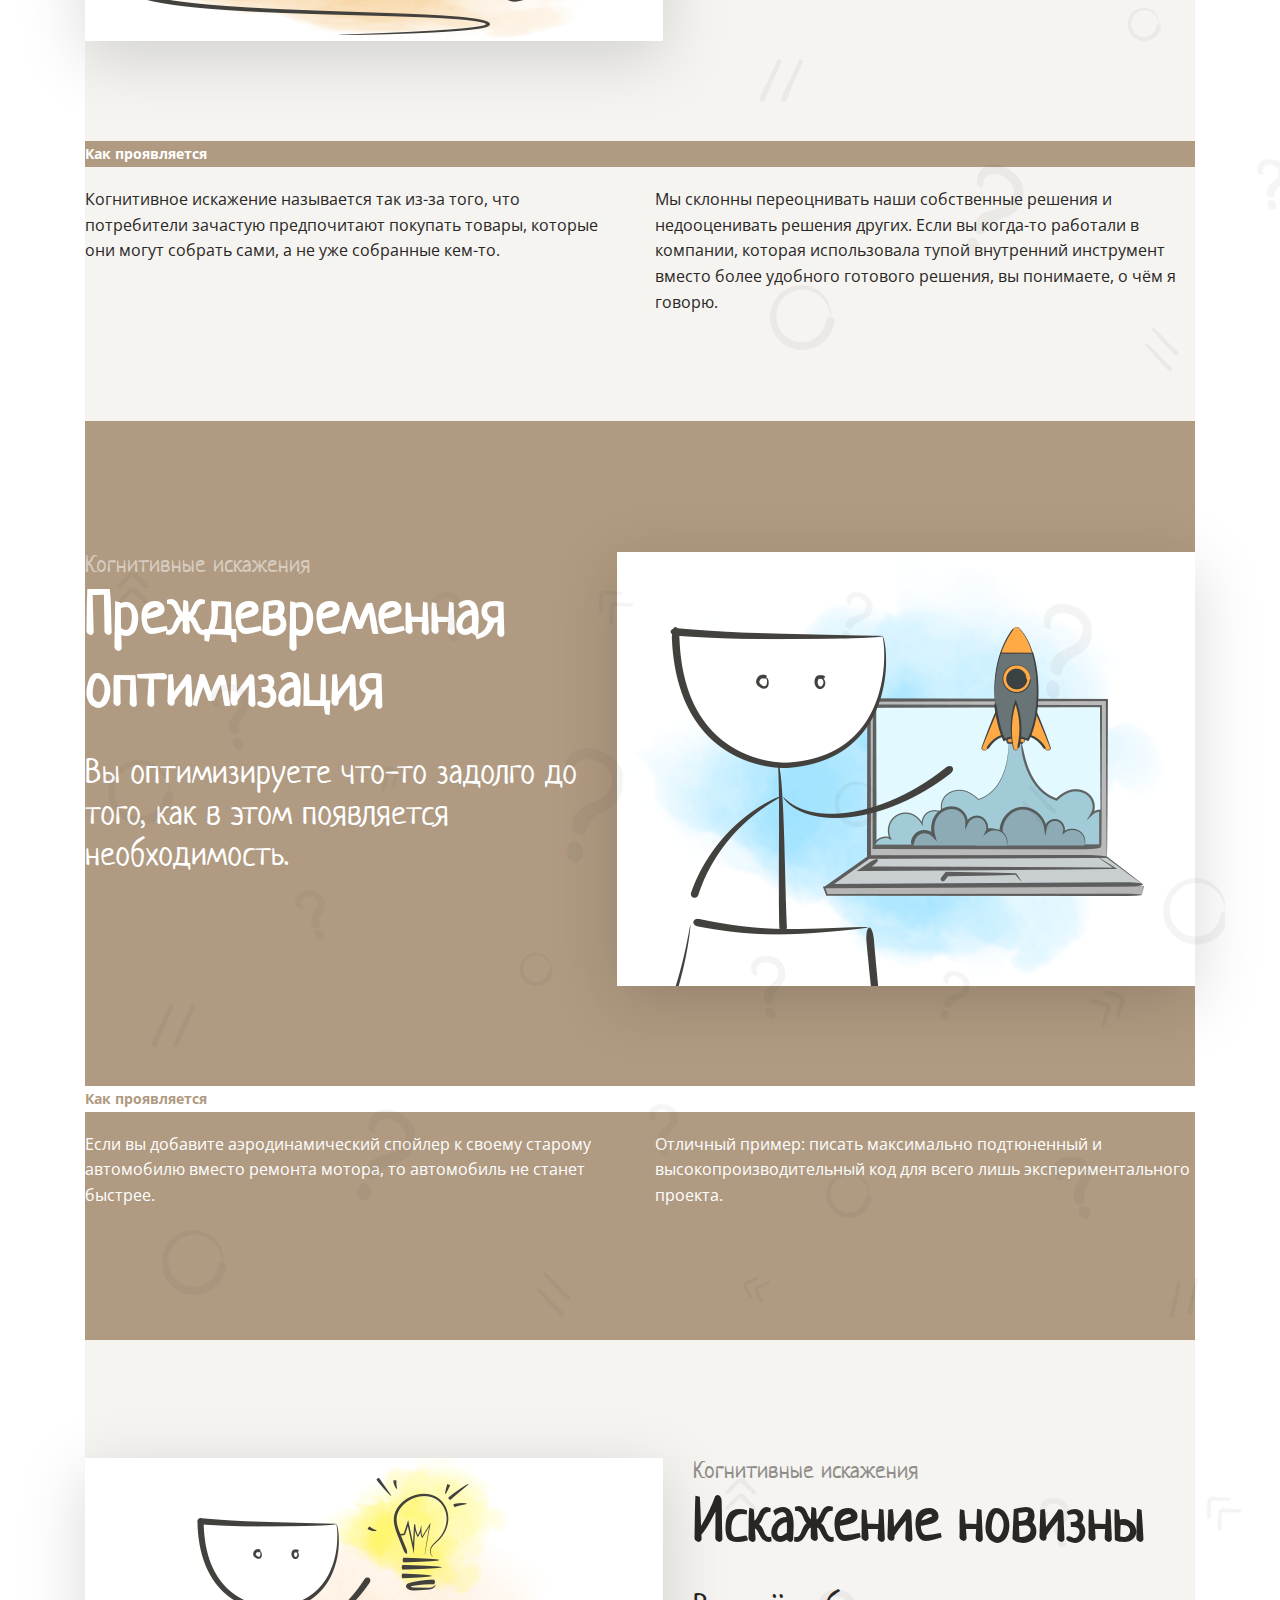
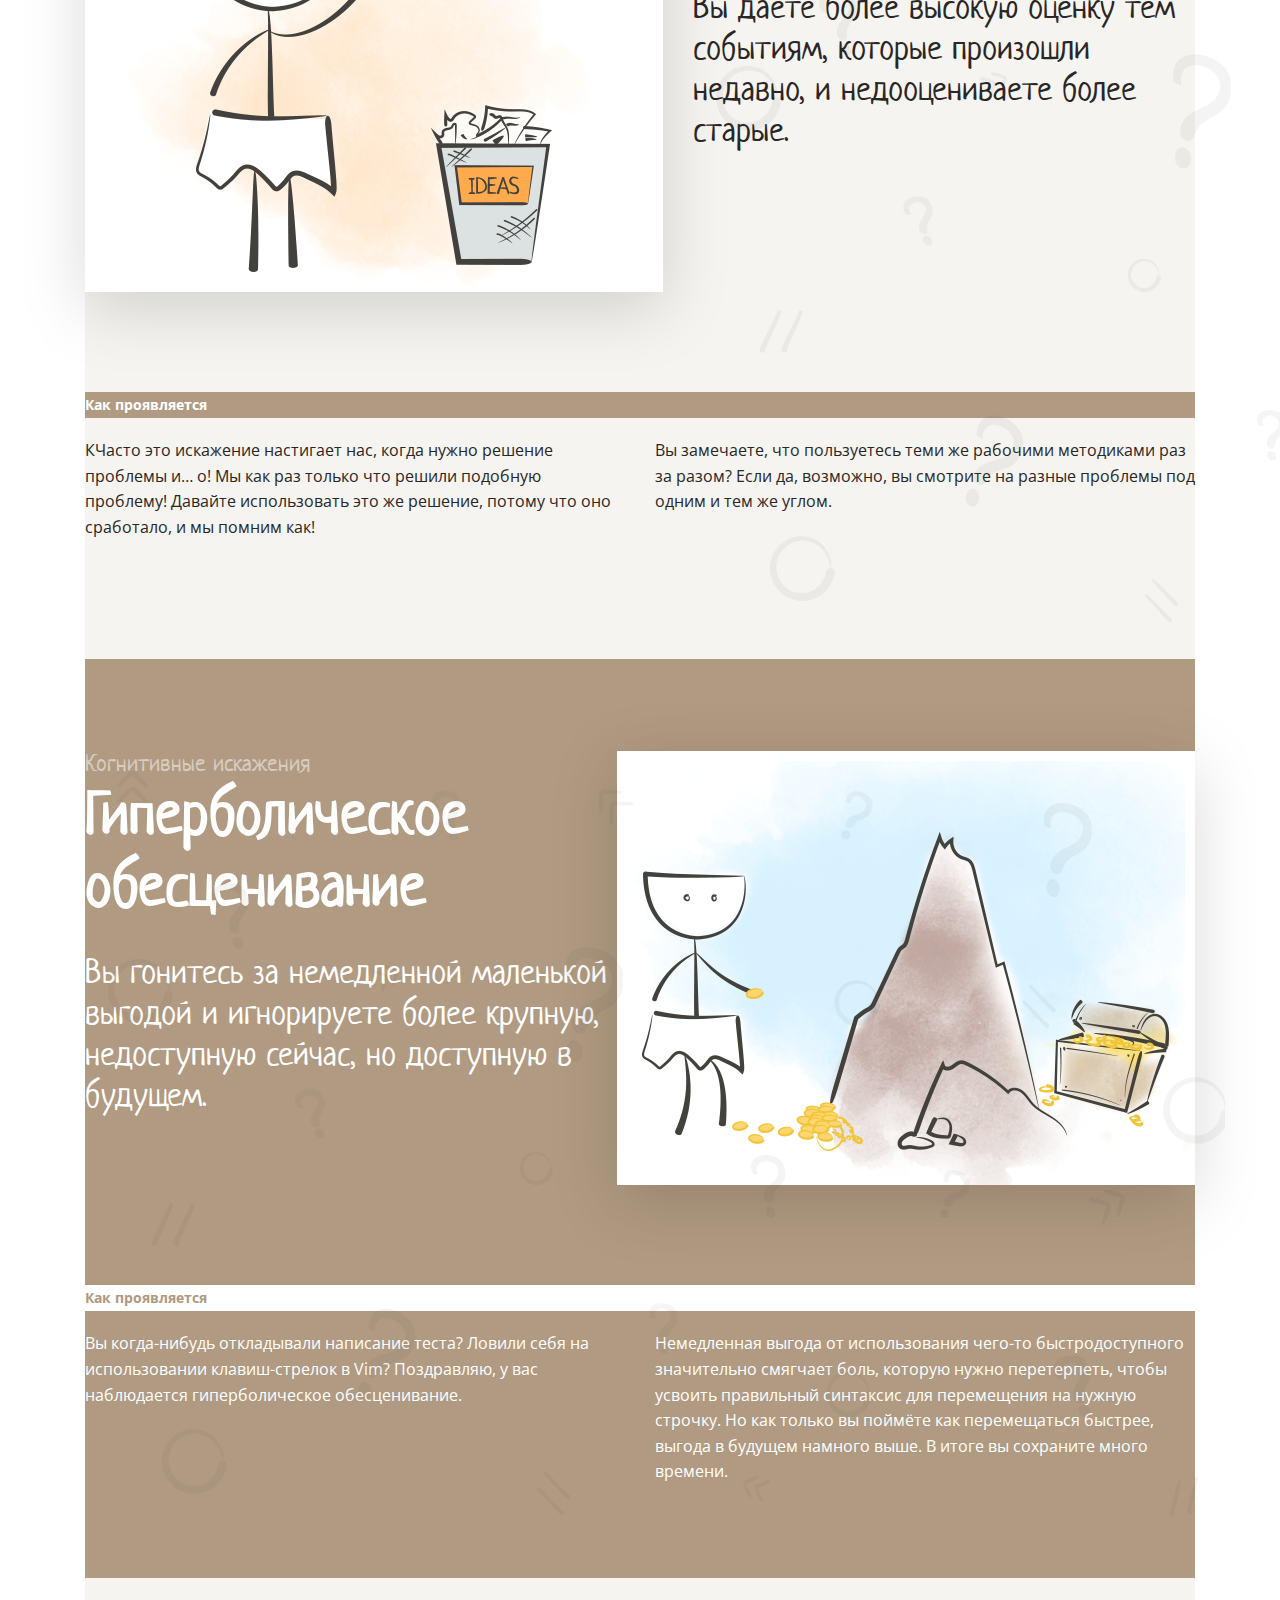
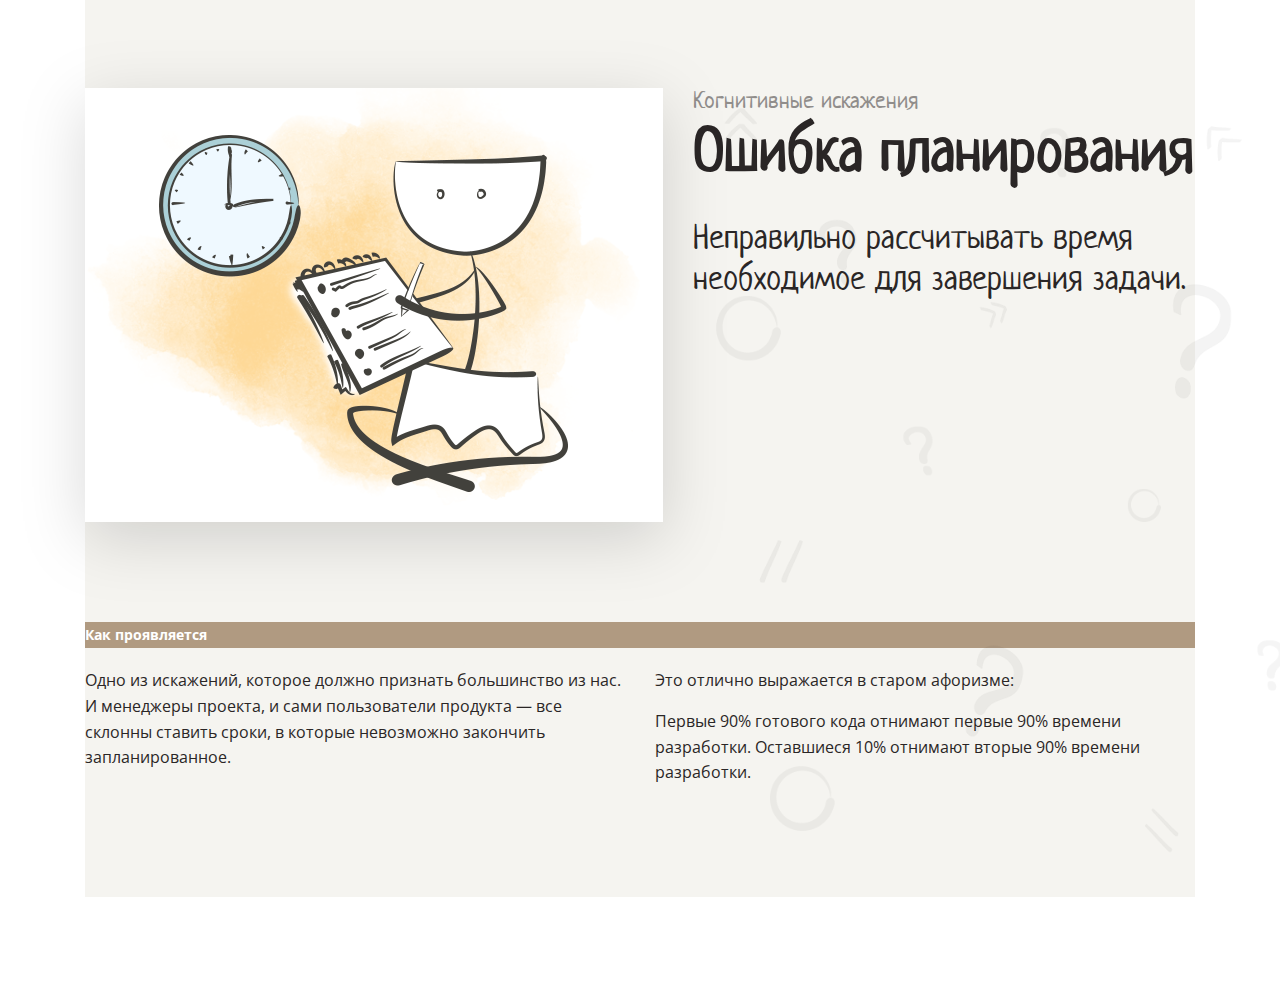
==== commit f70f62c1: "add errors-in-planning section" ====
--- a/index.html
+++ b/index.html
@@ -186,18 +186,29 @@
                 </div>
             </div>
         </section>
-        <section id="errors-in-planning" class="errors-in-planning-section light-background container-content-section">
-            <div class="background-img">
-                <p class=""></p>
-                <h1 class=""></h1>
-                <h3 class=""></h3>
-                <img src="" alt="" class="">
-            </div>
-            <div class="">
-                <div class=""></div>
-                <div class="doubled_text">
-                    <p class=""></p>
-                    <p class=""></p>
+        <section id="errors-in-planning"
+            class="errors-in-planning-section light-background container-content-section flex flex-column flex-jc-center">
+            <div class="flex">
+                <img src="./assets/images/5.png" alt="errors-in-planning-icon" class="shadow-filter">
+                <div class="background-img flex flex-column distortion-container-info-light">
+                    <p class="neucha no-margin cogn-distortion dark50">Когнитивные искажения</p>
+                    <h1 class="neucha no-margin distortion-name">Ошибка планирования</h1>
+                    <p class="neucha no-margin distortion-desc">Неправильно рассчитывать время необходимое для
+                        завершения задачи.
+                    </p>
+                </div>
+            </div>
+            <div class="flex flex-column">
+                <h5 class="open-sans how-display-block brown-background white">Как проявляется</h5>
+                <div class="doubled-text">
+                    <p class="open-sans text-box-1">Одно из искажений, которое должно признать большинство из нас. И
+                        менеджеры проекта, и сами пользователи продукта — все склонны ставить сроки, в которые
+                        невозможно закончить запланированное.</p>
+                    <p class="open-sans text-box-2">Это отлично выражается в старом афоризме:
+                        <span class="inline-block-margin-top">
+                            Первые 90% готового кода отнимают первые 90% времени разработки. Оставшиеся 10% отнимают вторые
+                            90% времени разработки.
+                        </span></p>
                 </div>
             </div>
         </section>
--- a/style.css
+++ b/style.css
@@ -164,6 +164,11 @@
 .text-box-2 {
     width: 540px;
     margin: 0 0 0 15px;
+}
+
+.inline-block-margin-top {
+    display: inline-block;
+    margin-top: 15px;
 }
 
 .headANDimg {
@@ -222,11 +227,6 @@
     margin-top: 14%;
 }
 
-.inline-block-margin-top {
-    display: inline-block;
-    margin-top: 15px;
-}
-
 /* 3.4) button */
 
 .more-details {
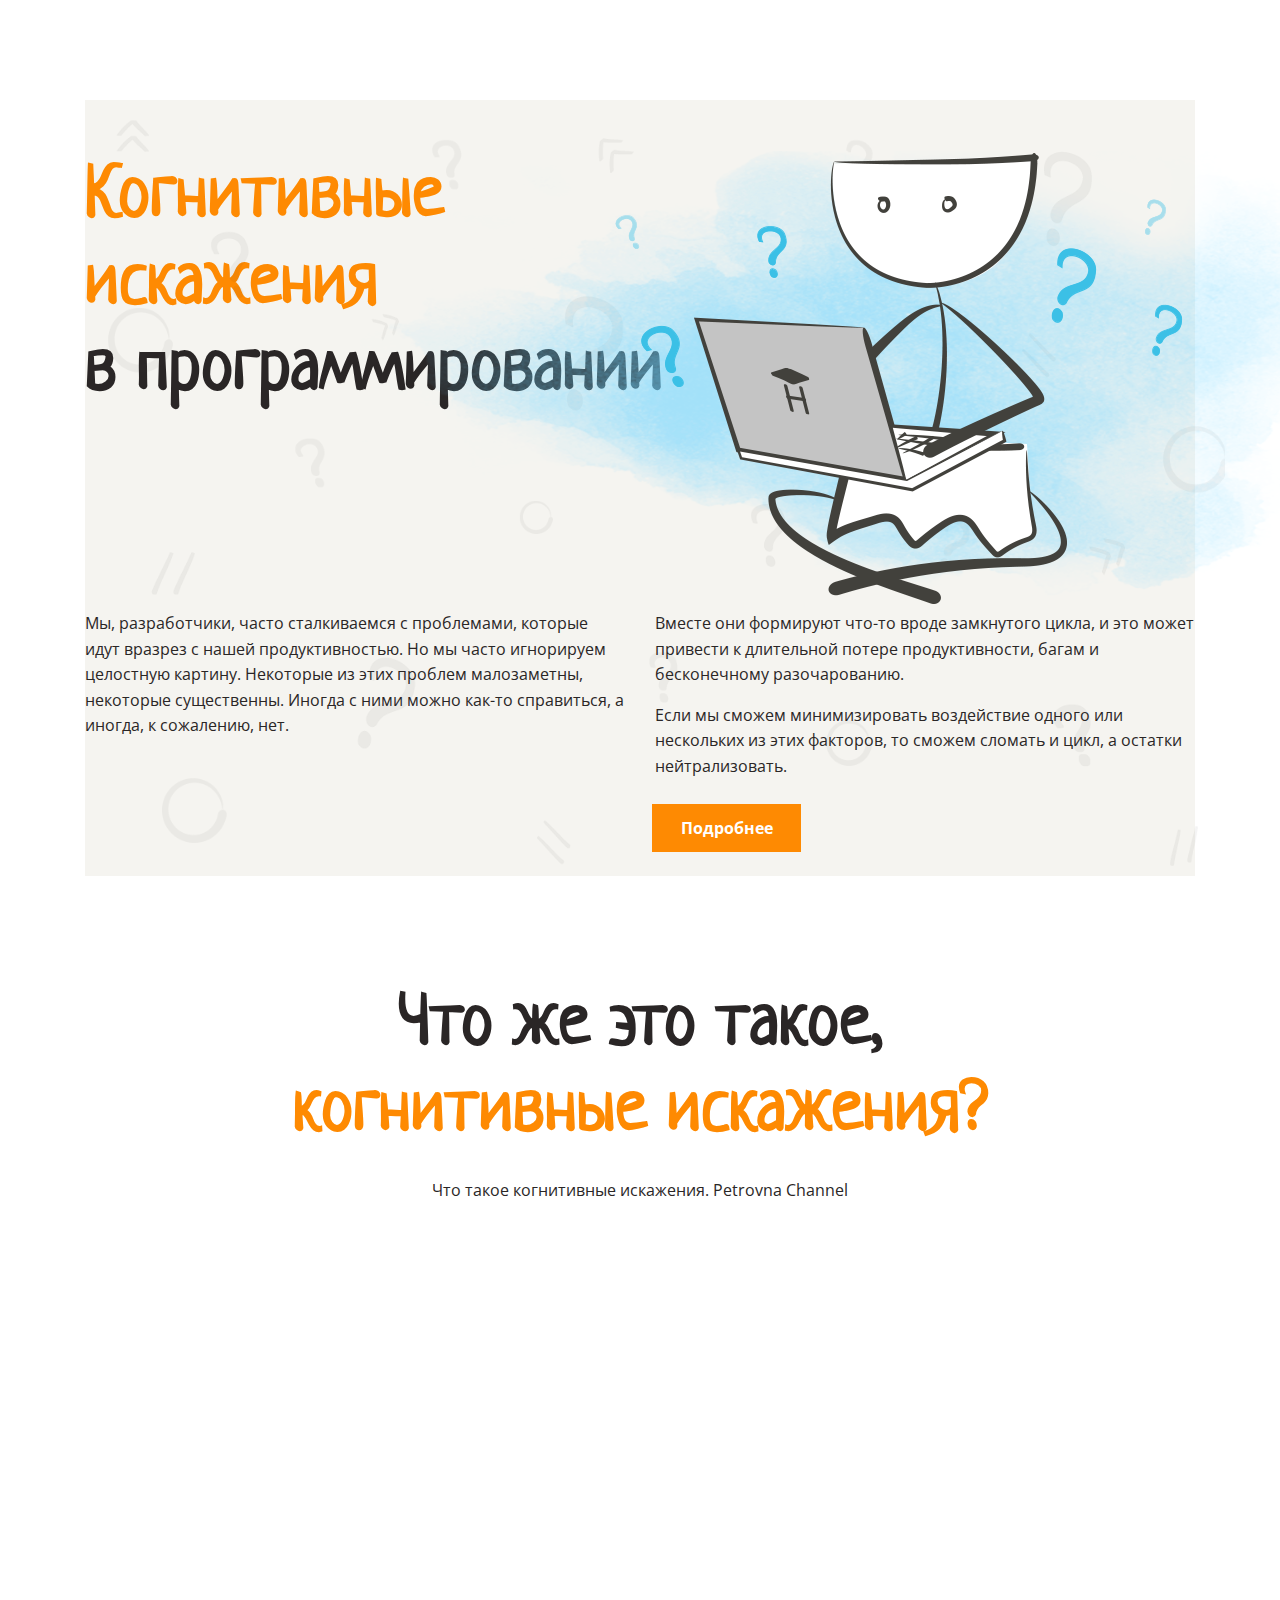
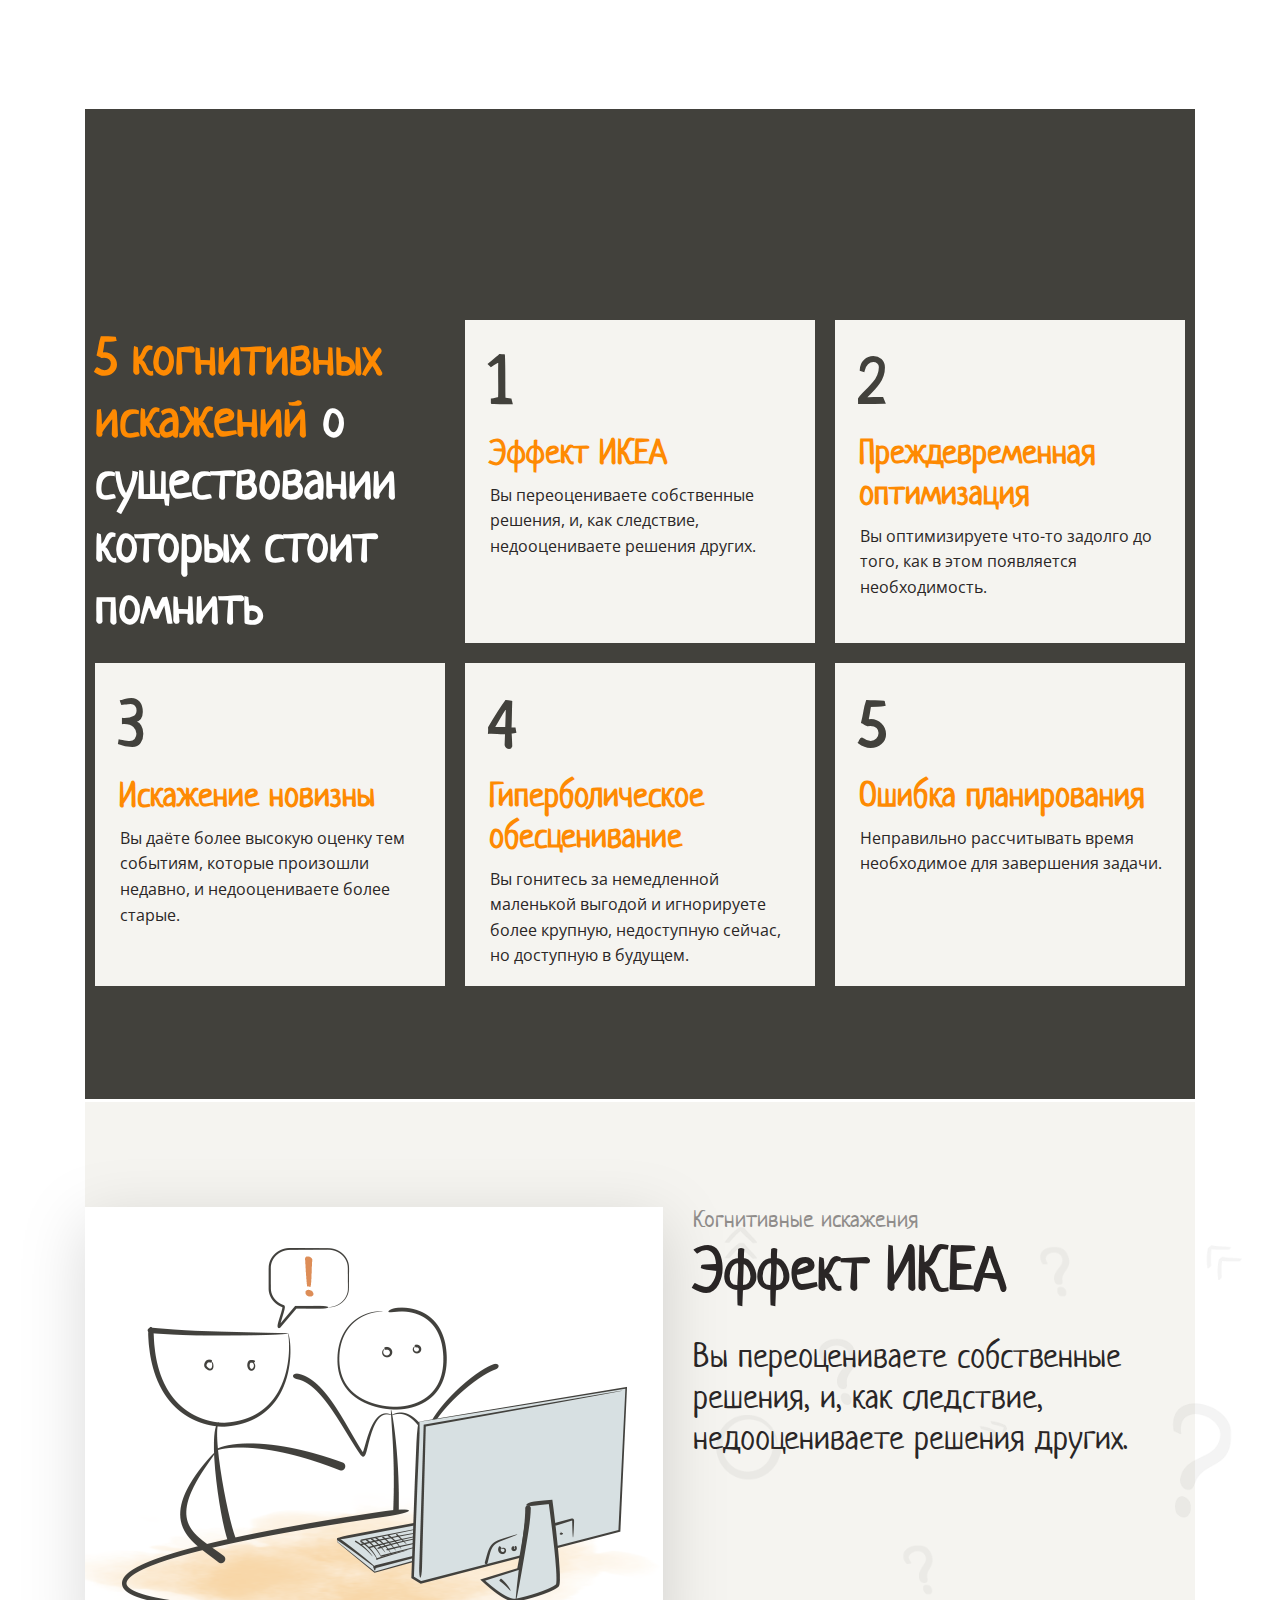
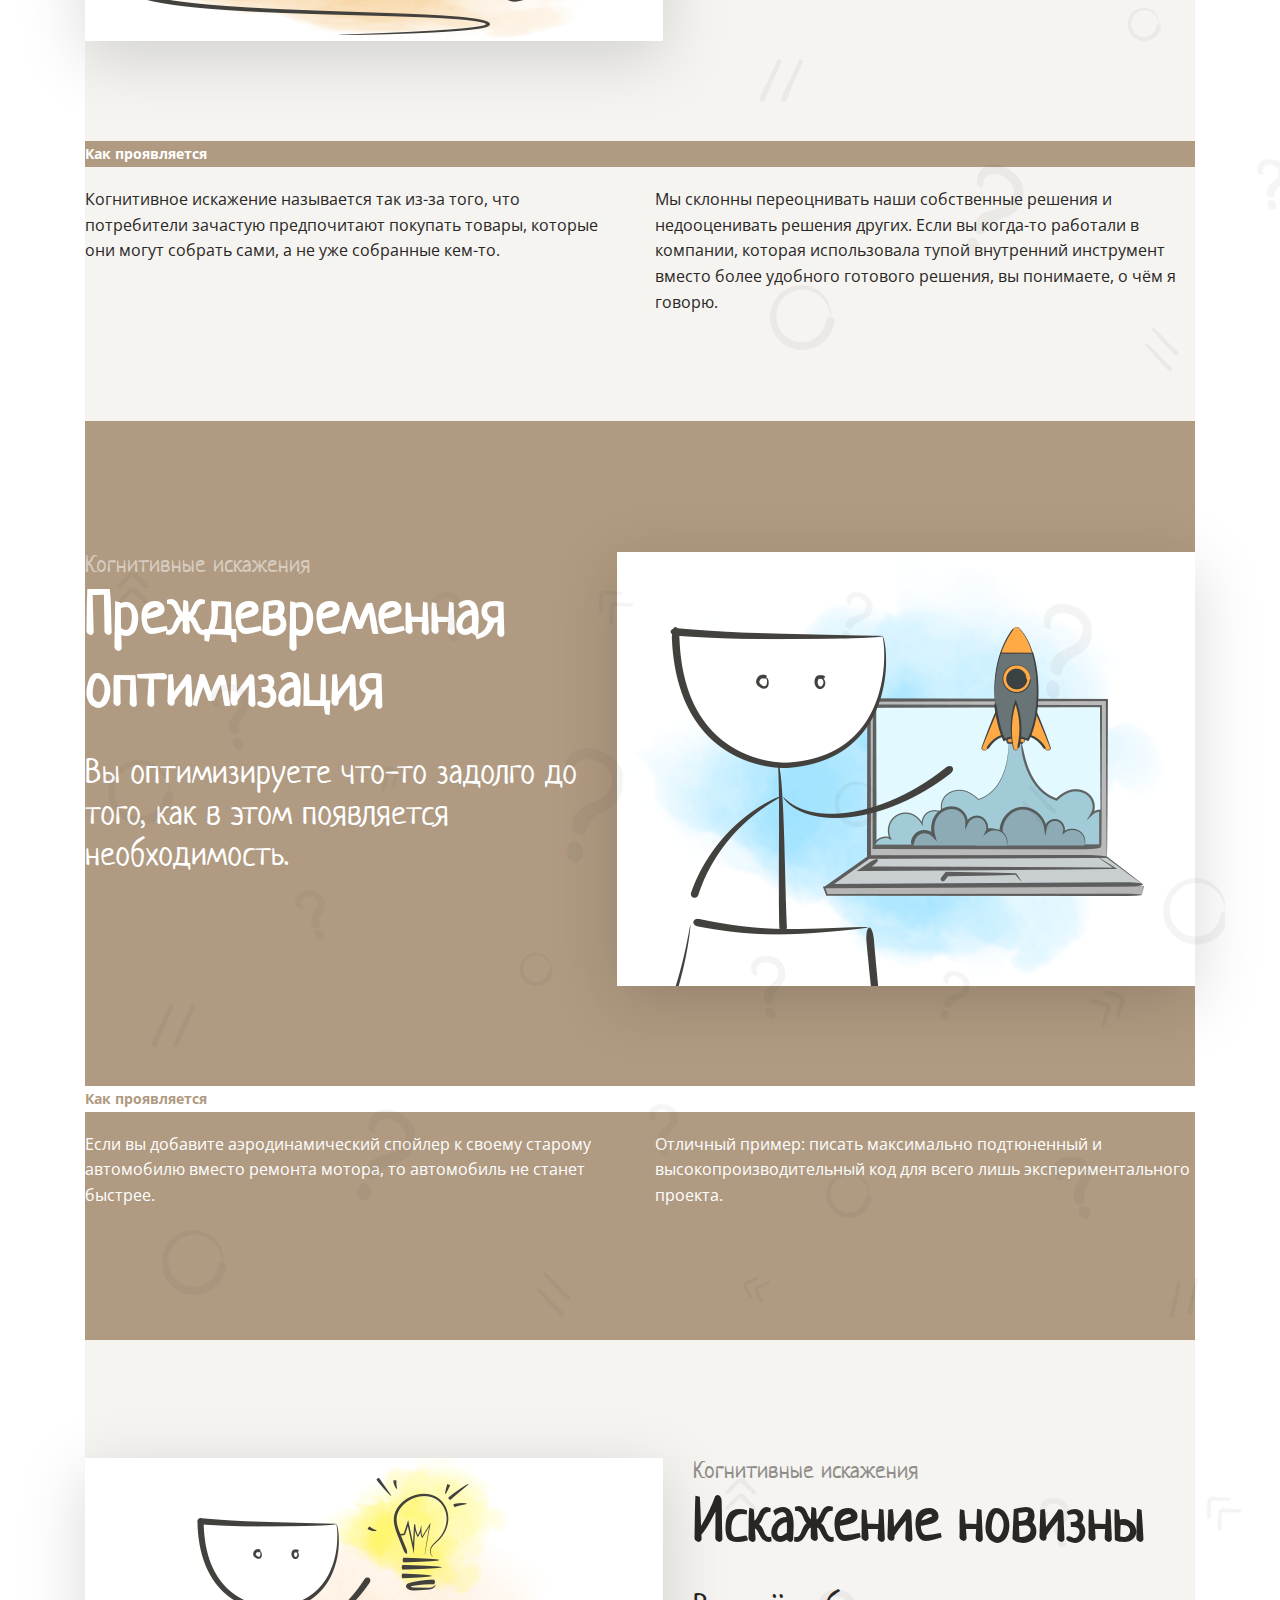
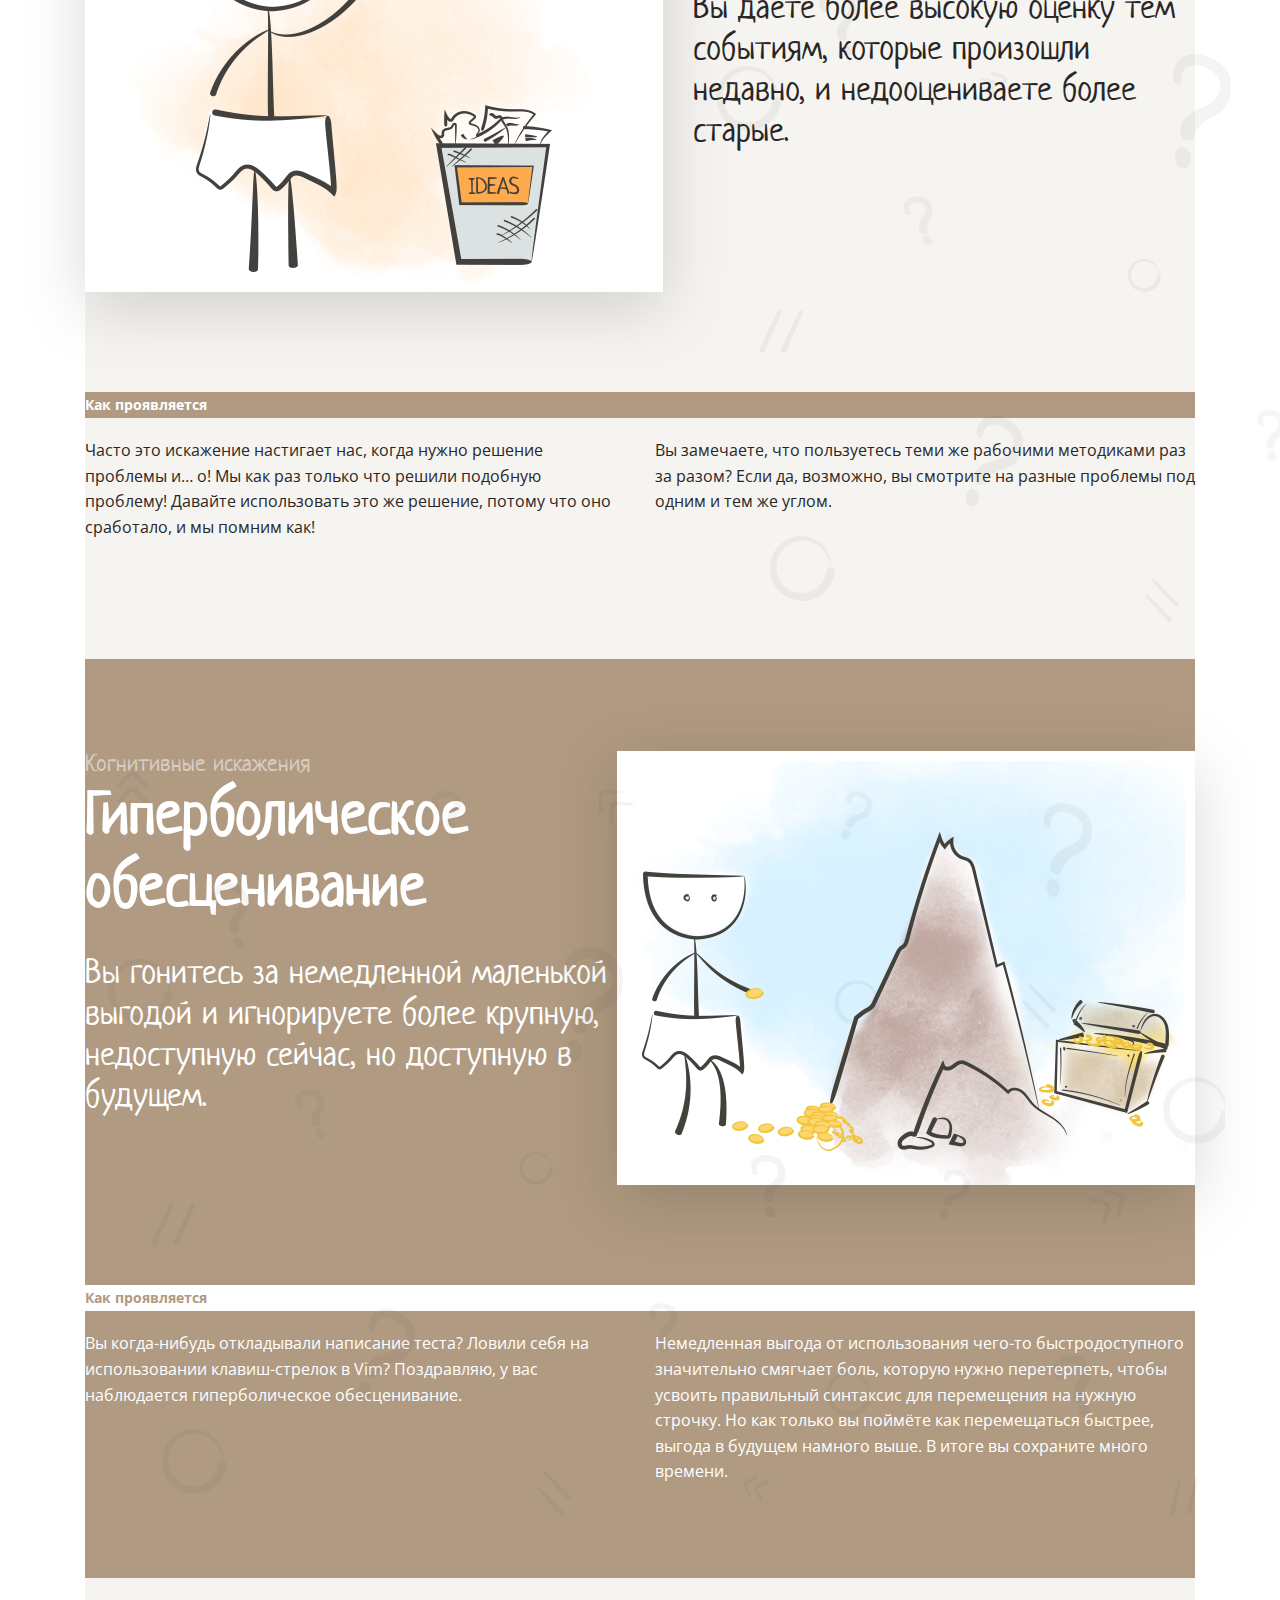
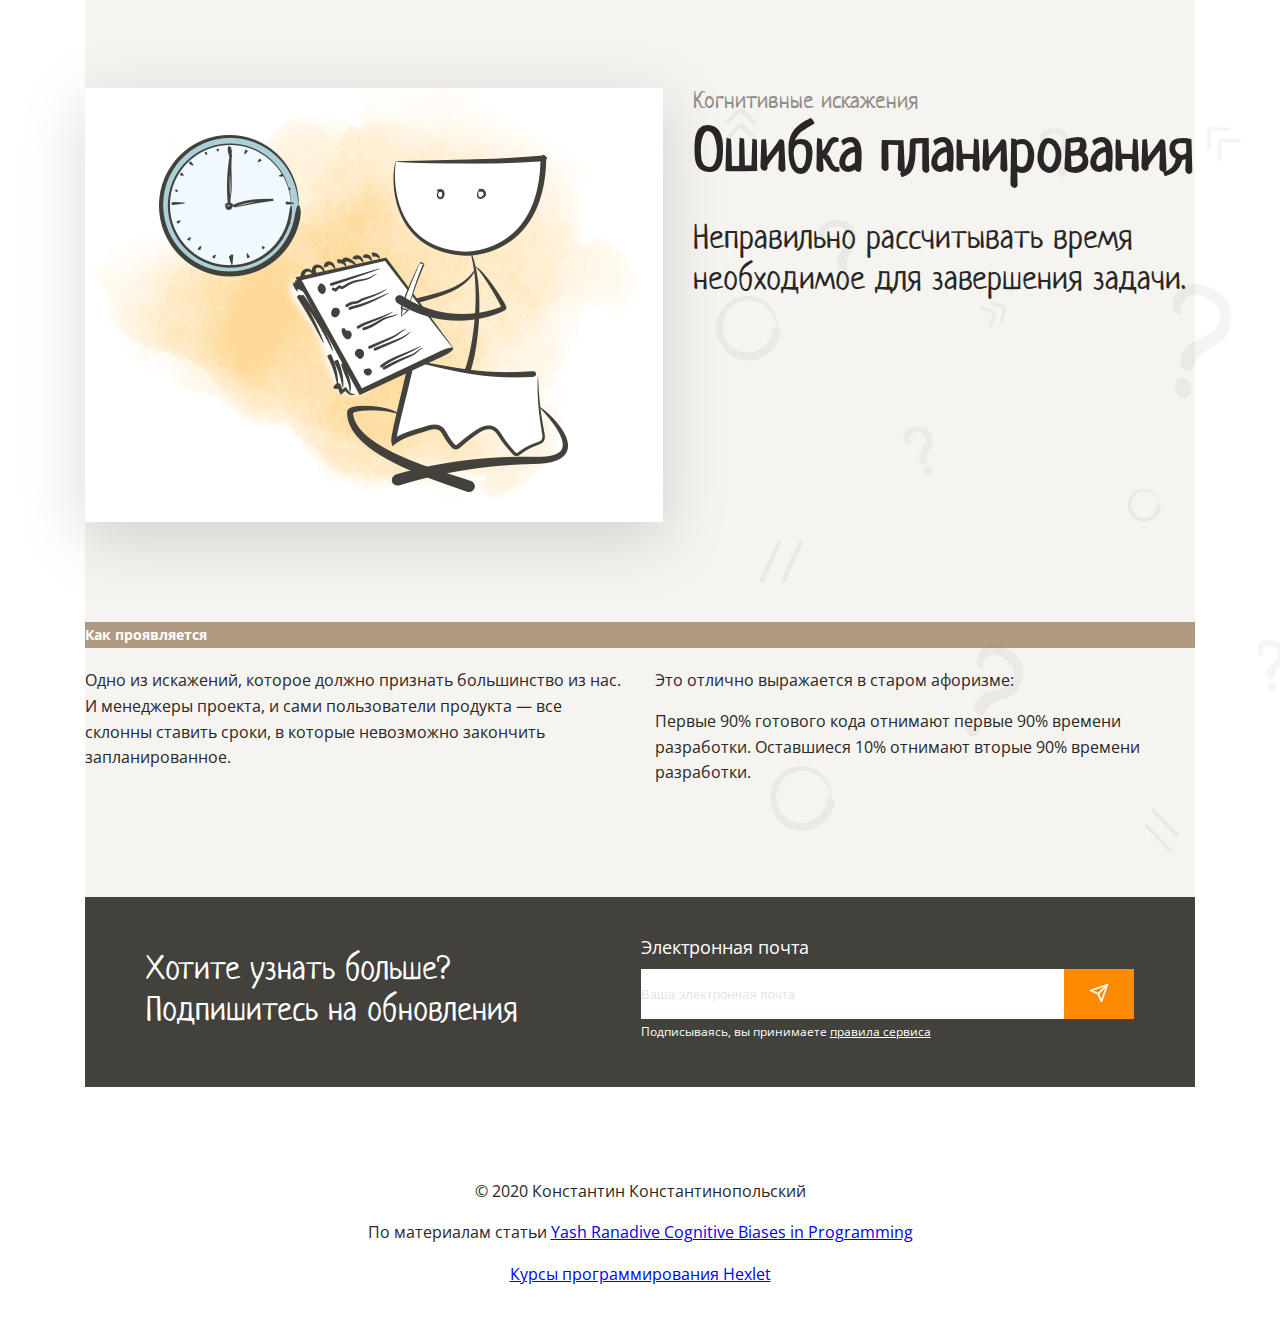
==== commit 5991cfc9: "add footer" ====
--- a/index.html
+++ b/index.html
@@ -154,7 +154,7 @@
             <div class="flex flex-column">
                 <h5 class="open-sans how-display-block brown-background white">Как проявляется</h5>
                 <div class="doubled-text">
-                    <p class="open-sans text-box-1">КЧасто это искажение настигает нас, когда нужно решение проблемы и…
+                    <p class="open-sans text-box-1">Часто это искажение настигает нас, когда нужно решение проблемы и…
                         о! Мы как раз только что решили подобную проблему! Давайте использовать это же решение, потому
                         что оно сработало, и мы помним как!</p>
                     <p class="open-sans text-box-2">Вы замечаете, что пользуетесь теми же рабочими методиками раз за
@@ -206,15 +206,31 @@
                         невозможно закончить запланированное.</p>
                     <p class="open-sans text-box-2">Это отлично выражается в старом афоризме:
                         <span class="inline-block-margin-top">
-                            Первые 90% готового кода отнимают первые 90% времени разработки. Оставшиеся 10% отнимают вторые
+                            Первые 90% готового кода отнимают первые 90% времени разработки. Оставшиеся 10% отнимают
+                            вторые
                             90% времени разработки.
                         </span></p>
                 </div>
             </div>
         </section>
     </main>
-    <footer>
-
+    <footer class="flex flex-column flex-jc-center">
+        <div class="input-container primary-dark-background flex flex-jc-sa w-1110px white">
+            <h3 class="neucha">Хотите узнать больше?<br>Подпишитесь на обновления</h3>
+            <fieldset class="flex flex-column">
+                <h4 class="open-sans">Электронная почта</h4>
+                <label class="flex flex-js-center"><input type="email" placeholder="Ваша электронная почта" class=""><button class="send-icon-container"></button></label>
+                <p class="open-sans">Подписываясь, вы принимаете <a href="#" class="a-service-rules">правила сервиса</a>
+                </p>
+            </fieldset>
+        </div>
+        <div class="footer-useful-text">
+            <p class="open-sans ta-center">&copy; 2020 Константин Константинопольский</p>
+            <p class="open-sans ta-center">По материалам статьи <a
+                    href="https://medium.com/hackernoon/cognitive-biases-in-programming-5e937707c27b" class="">Yash Ranadive
+                    Cognitive Biases in Programming</a></p>
+            <p class="ta-center"><a href="https://ru.hexlet.io/" class="open-sans">Курсы программирования Hexlet</a></p>
+        </div>
     </footer>
 </body>
 
--- a/style.css
+++ b/style.css
@@ -143,10 +143,30 @@
     justify-content: center;
 }
 
+.flex-jc-sa {
+    justify-content: space-around;
+}
+
+.flex-jc-fs {
+    justify-content: flex-start;
+}
+
+.flex-ac-center {
+    align-content: center;
+}
+
+.flex-ac-fe {
+    align-content: flex-end;
+}
+
 /* 2.2) box-model */
 
 .no-margin {
     margin: 0;
+}
+
+.w-1110px {
+    width: 1110px;
 }
 
 /* 2.$) other */
@@ -416,4 +436,113 @@
 
 .order-last {
     order: 1;
+}
+
+/* 7) Footer */
+
+/* 7.1) fieldset */
+
+.input-container {
+    height: 190px;
+}
+
+.input-container>h3 {
+    position: relative;
+    top: 27%;
+
+    margin: 0;
+    height: 80px;
+
+    font-weight: normal;
+}
+
+fieldset {
+    position: relative;
+    top: 20%;
+
+    border: none;
+    padding: 0;
+    margin: 0;
+    height: 120px;
+}
+
+fieldset>h4 {
+    padding: 0;
+    margin-top: 0;
+    margin-bottom: 9px;
+
+    font-size: 18px;
+    font-weight: normal;
+}
+
+fieldset>p {
+    font-size: 12px;
+    margin: 0;
+}
+
+input[type="email"] {
+    width: 423px;
+    height: 50px;
+    padding: 0;
+    border: none;
+}
+
+::-webkit-input-placeholder {
+    opacity: 20%;
+    color: #757575;
+}
+
+::-moz-placeholder {
+    opacity: 20%;
+    color: #757575;
+}
+
+/* Firefox 19+ */
+:-moz-placeholder {
+    opacity: 20%;
+    color: #757575;
+}
+
+/* Firefox 18- */
+:-ms-input-placeholder {
+    opacity: 20%;
+    color: #757575;
+}
+
+.send-icon-container {
+    display: inline-block;
+    width: 70px;
+    height: 50px;
+    border: none;
+
+    background-color: #fe8a02;
+
+    cursor: pointer;
+
+    content: "";
+}
+
+.send-icon-container:hover {
+    background-color: #ea7600;
+}
+
+.send-icon-container::before {
+    display: inline-block;
+    width: 20px;
+    height: 20px;
+
+    background-image: url(./assets/images/send.svg);
+    background-repeat: no-repeat;
+    background-size: cover;
+
+    content: "";
+}
+
+.a-service-rules {
+    color: #ffffff;
+}
+
+.footer-useful-text {
+    position: relative;
+    top: 76px;
 }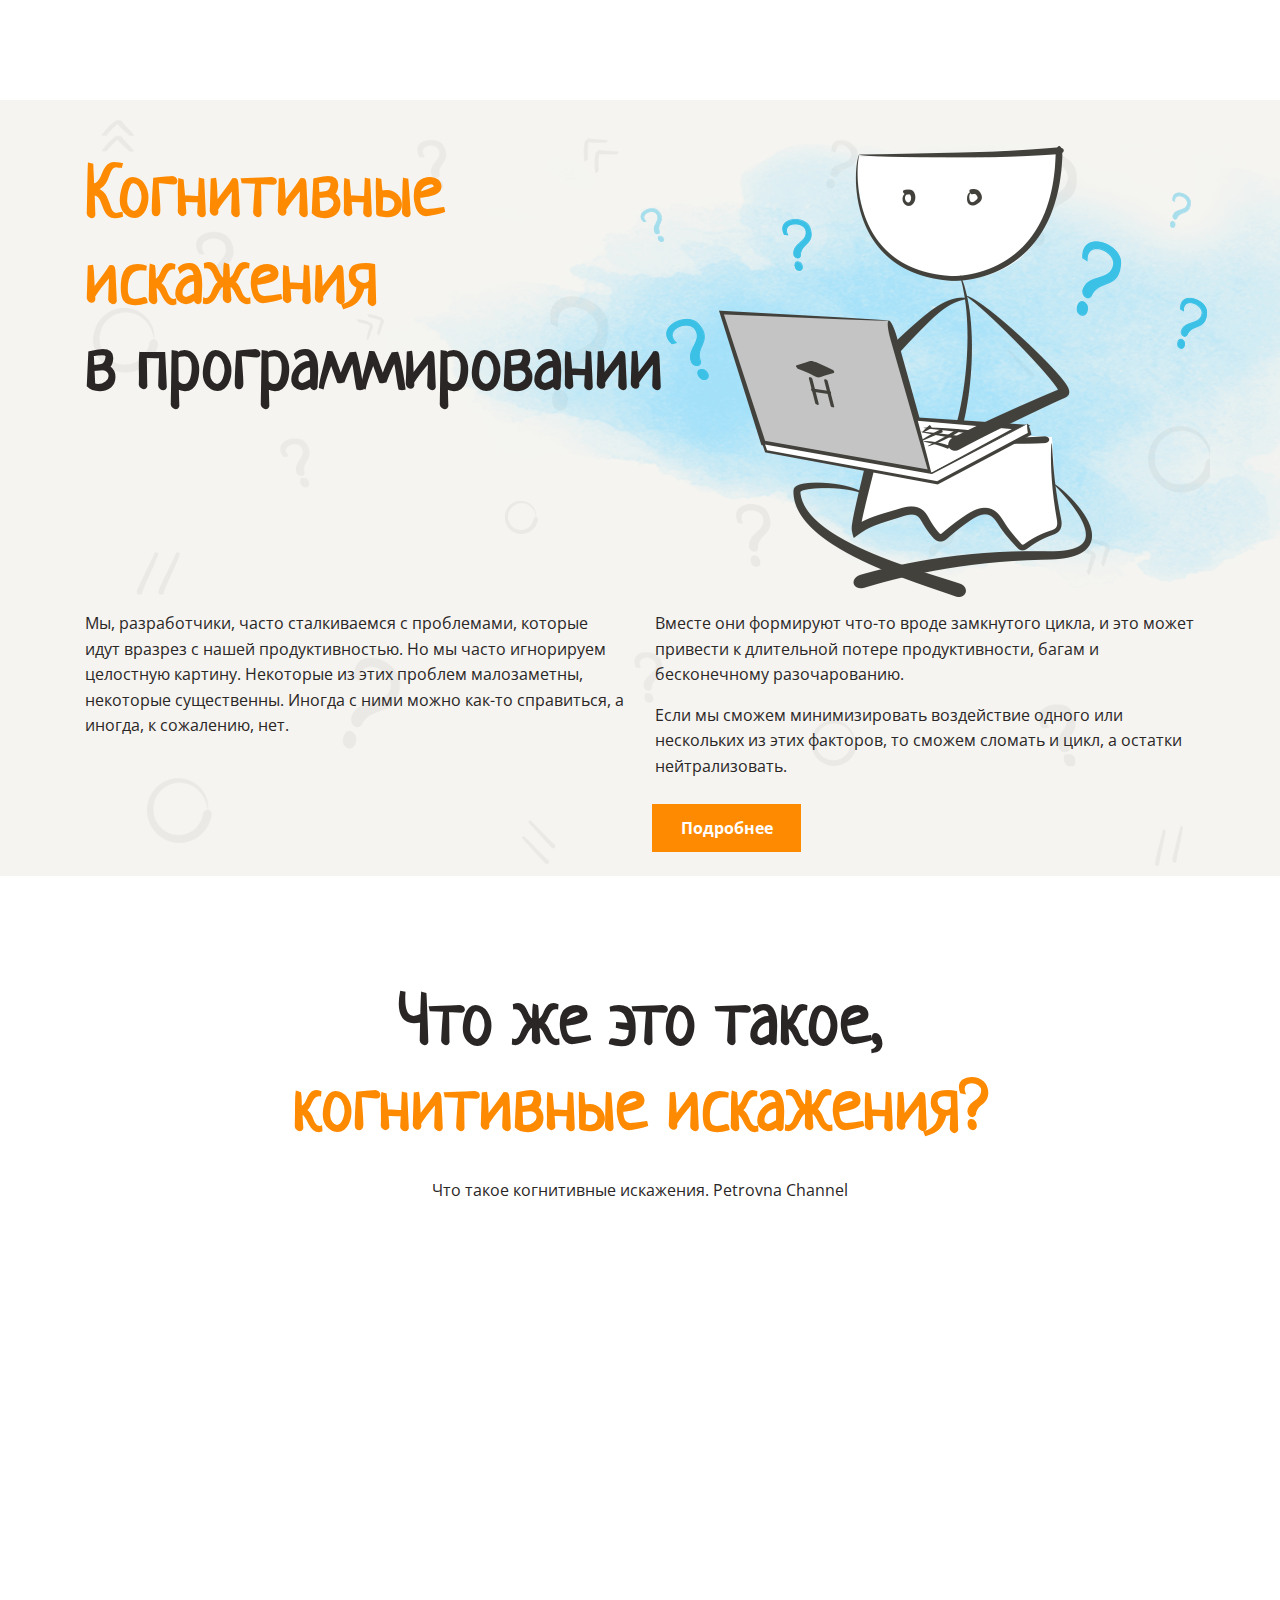
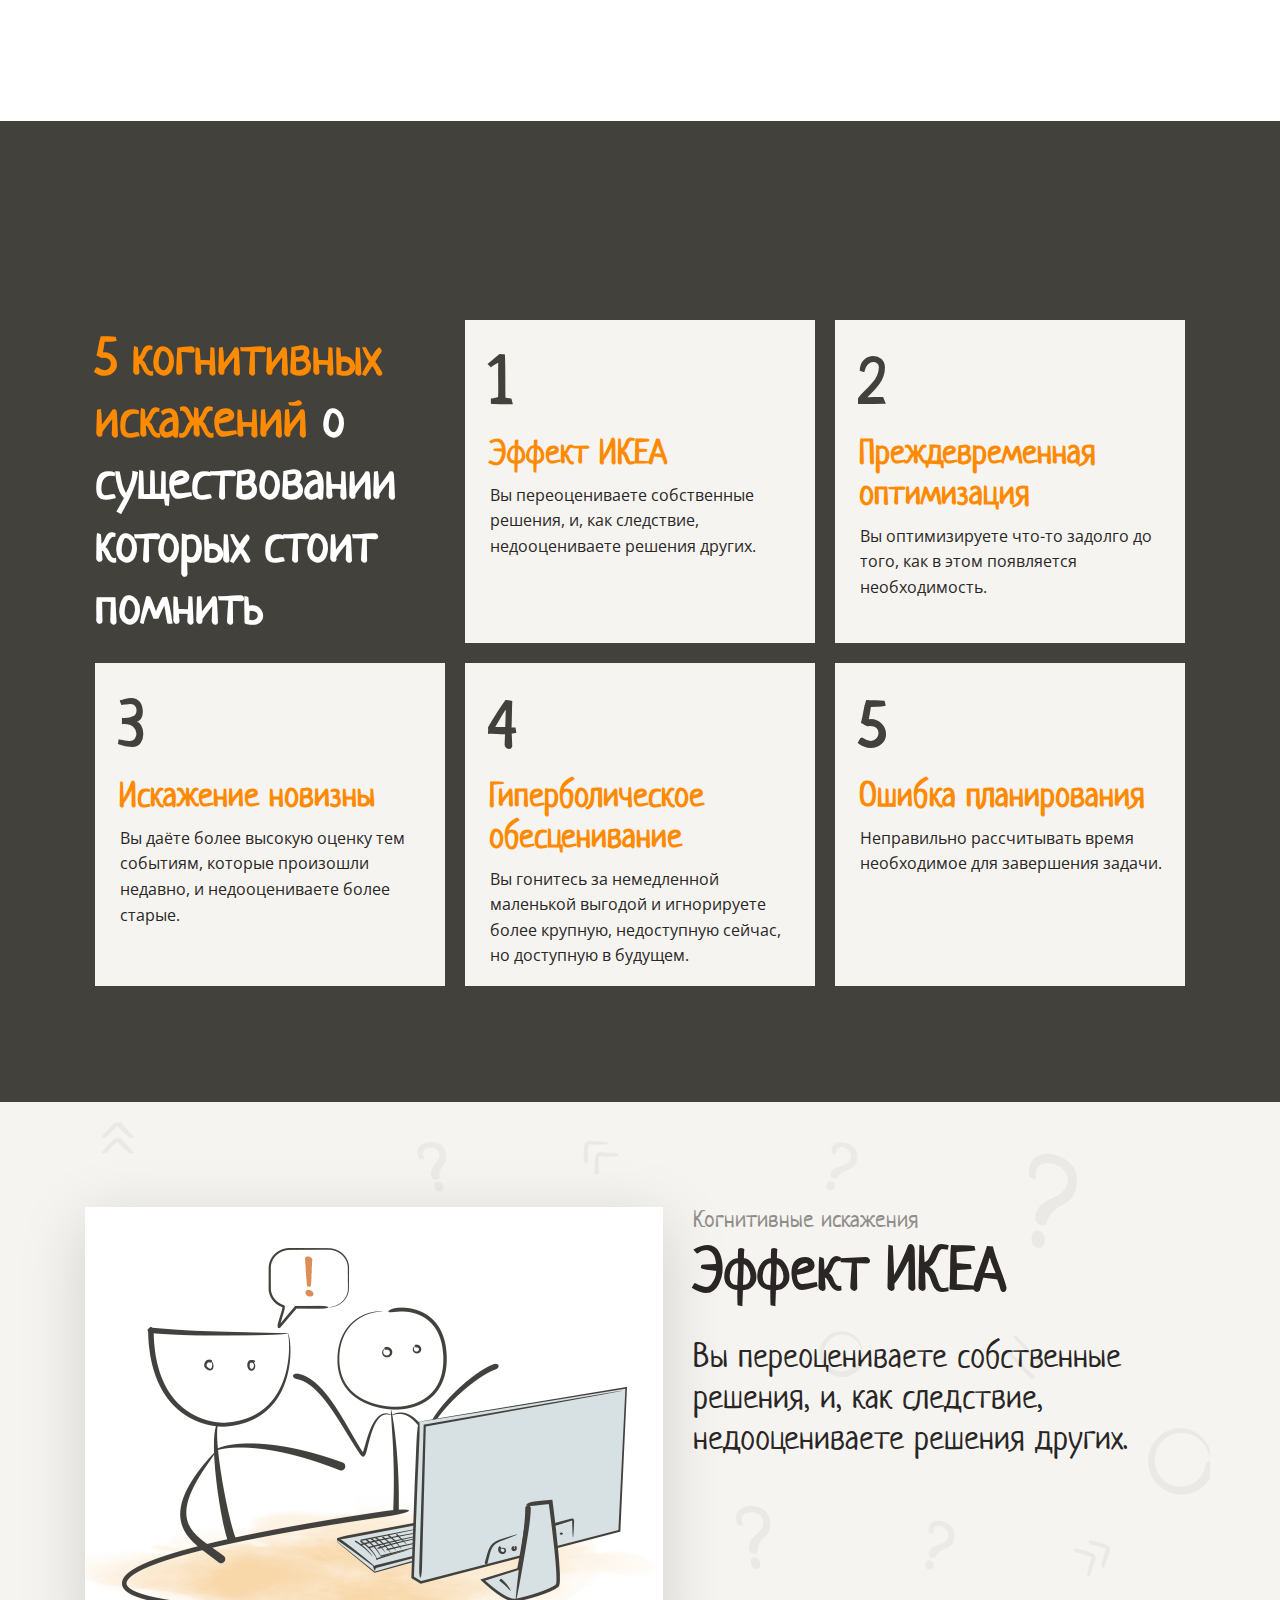
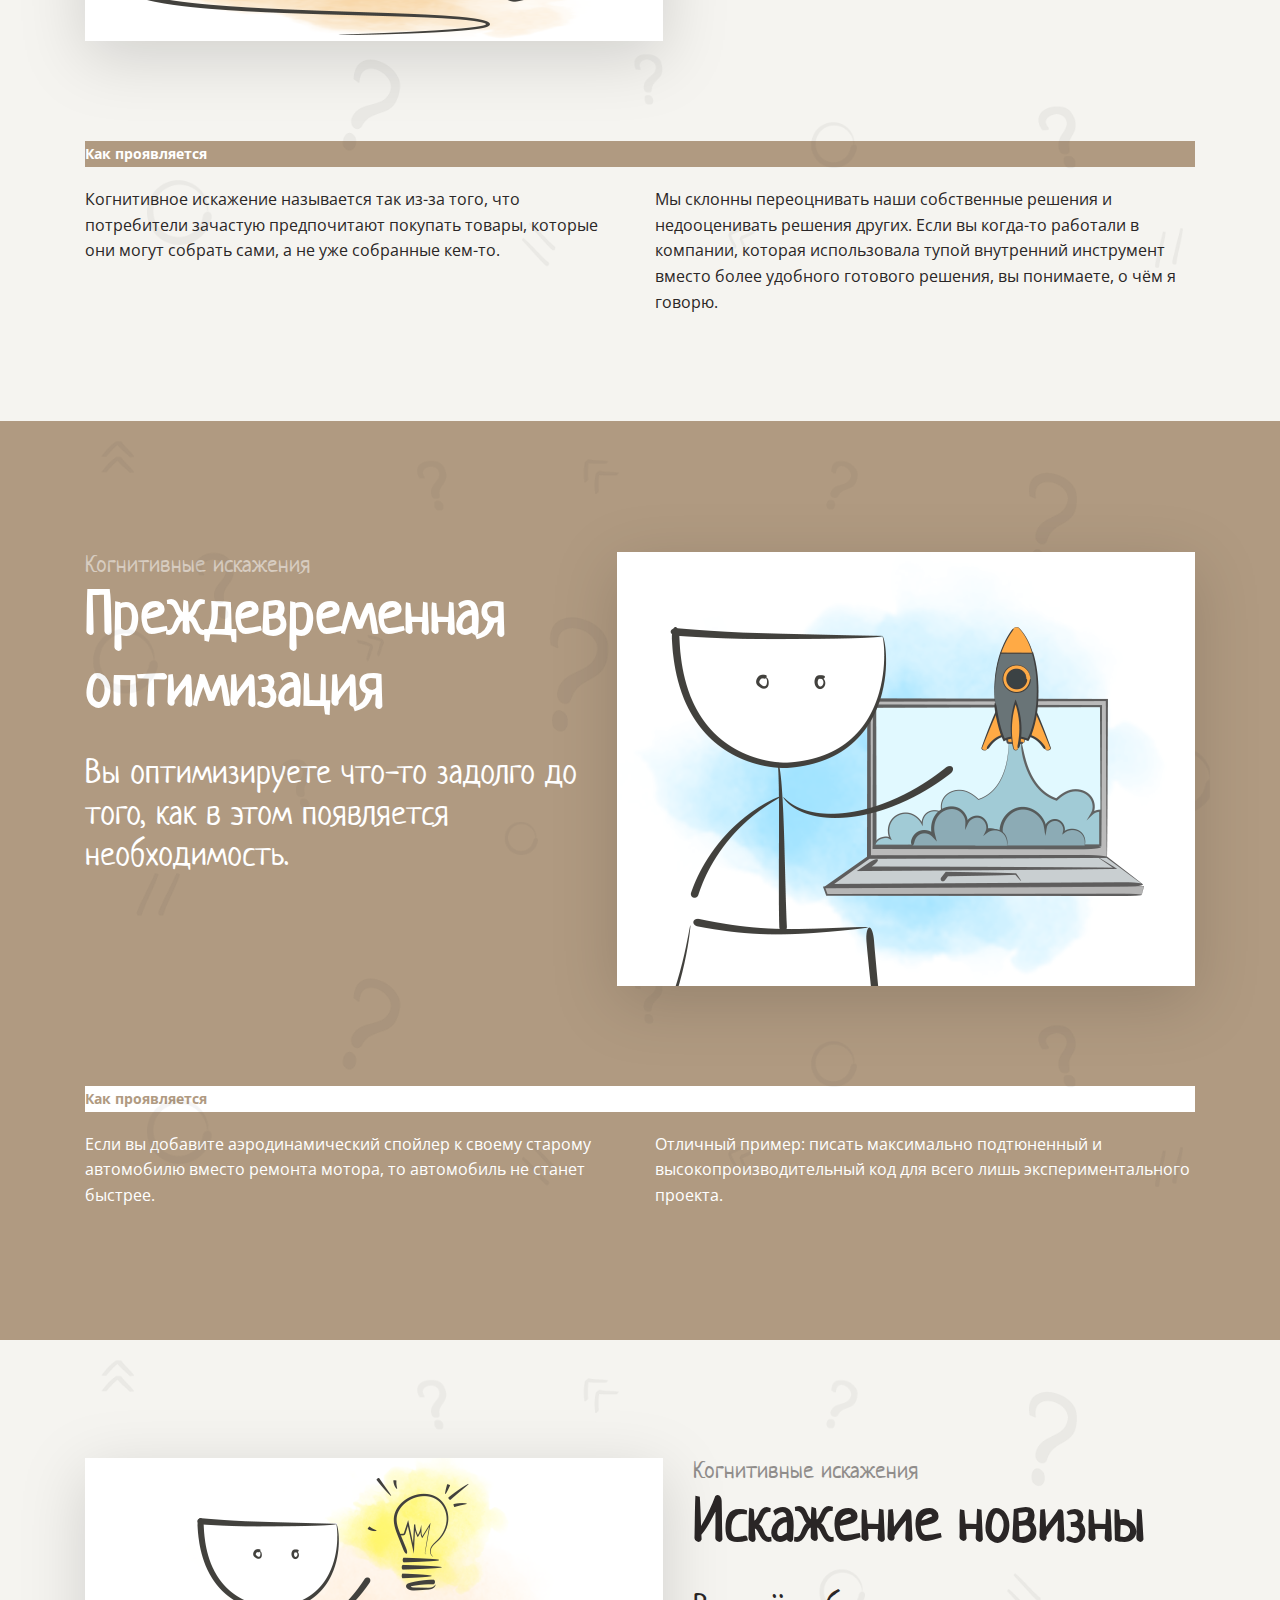
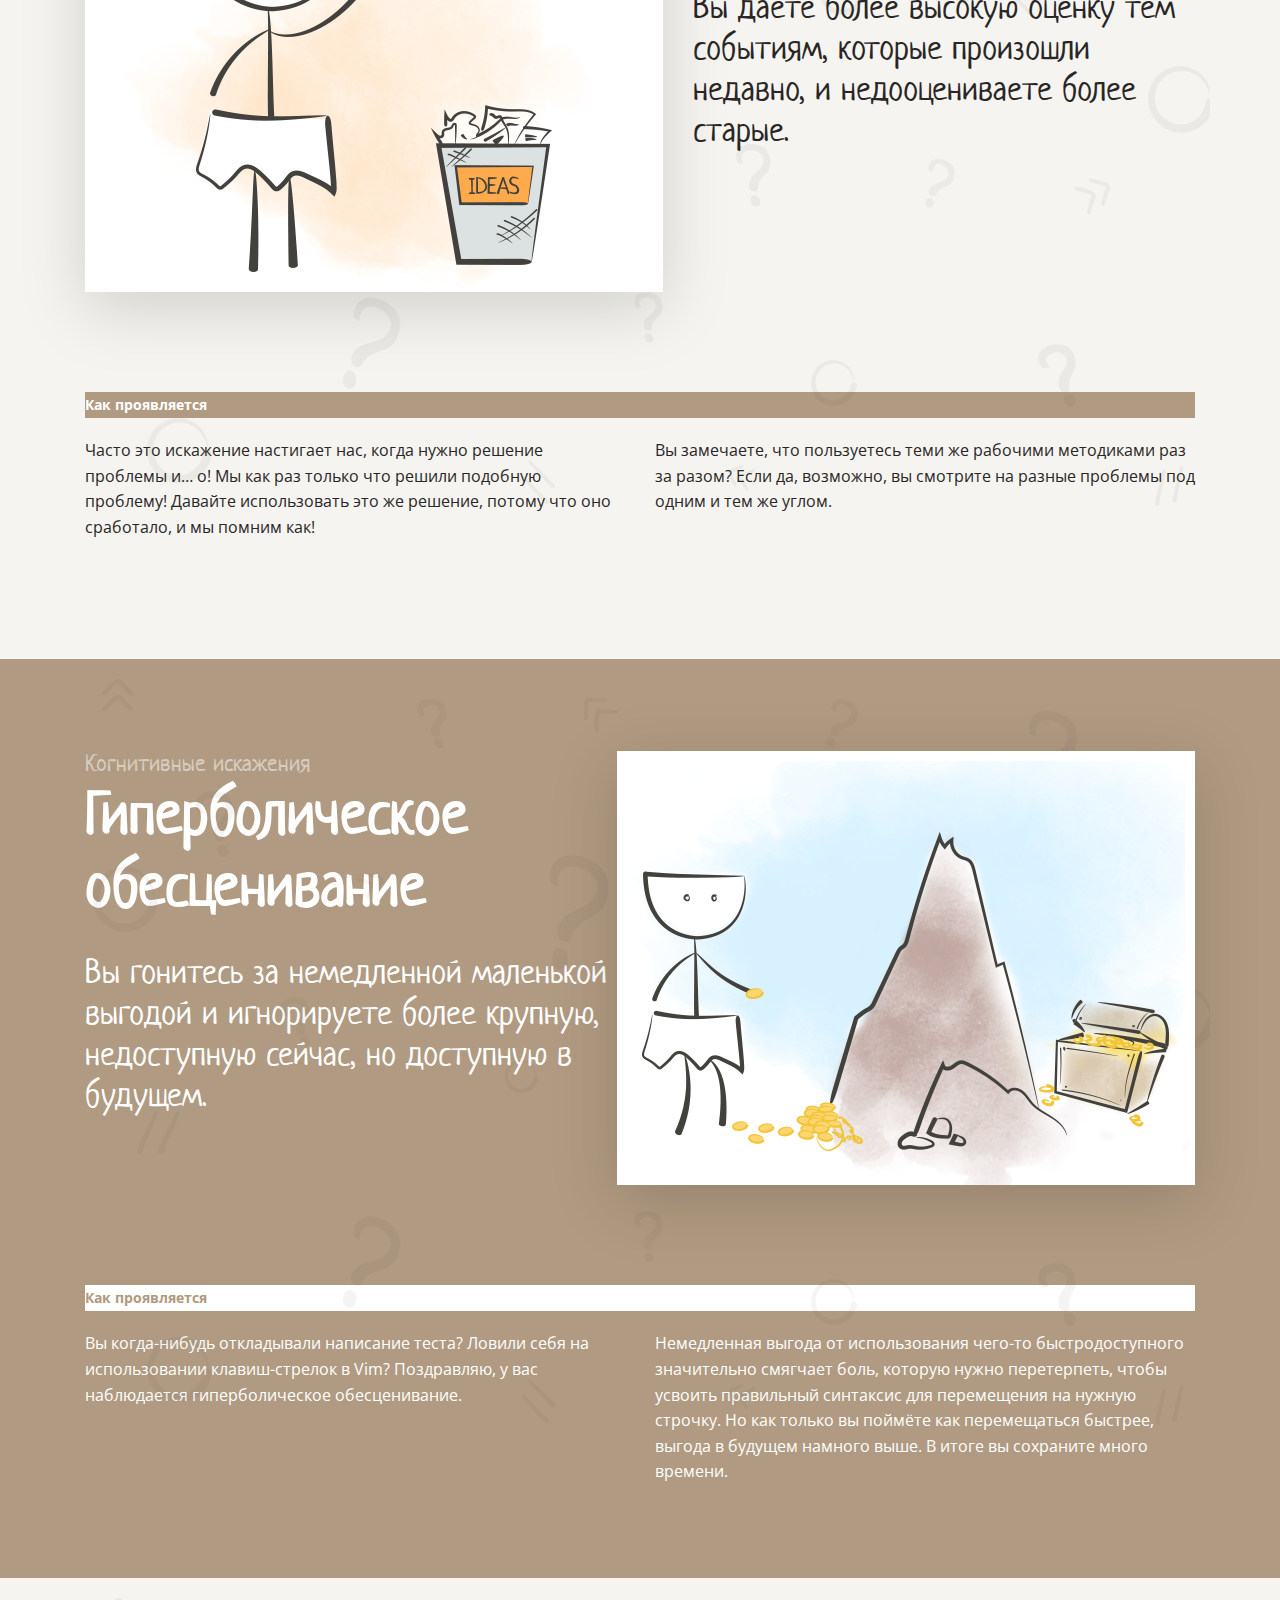
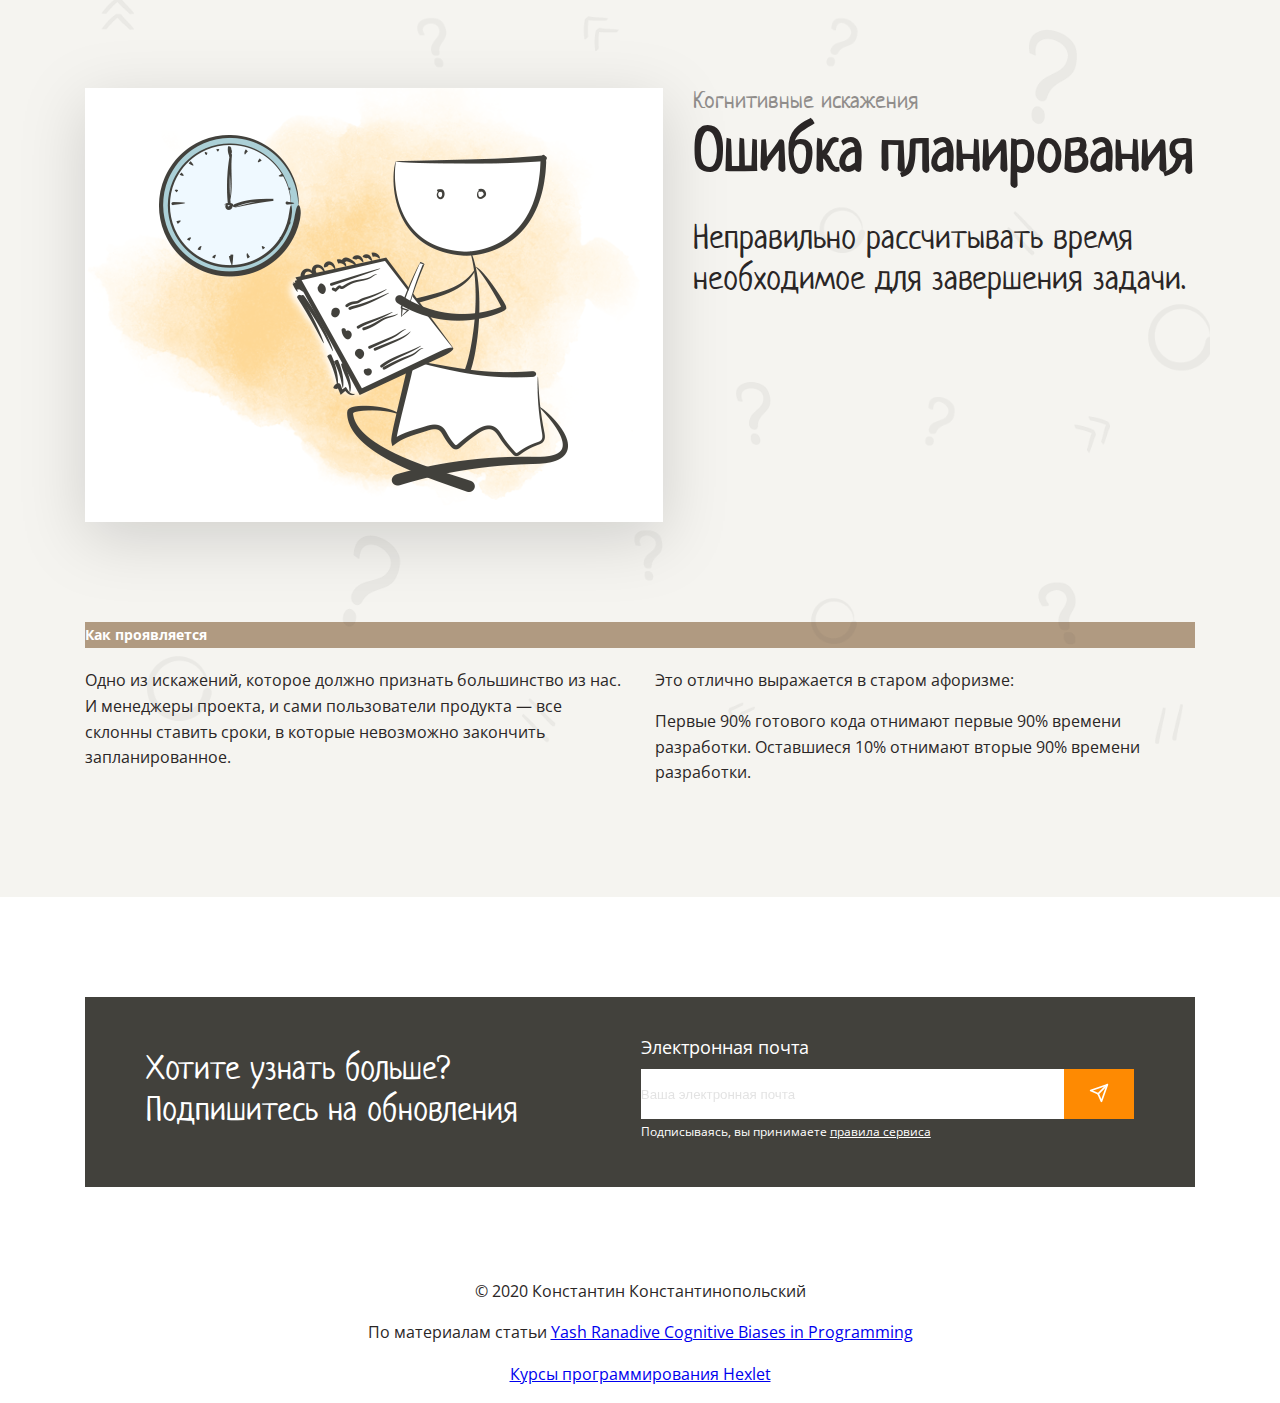
==== commit 23010ad1: "fix width of the layout and background-img" ====
--- a/index.html
+++ b/index.html
@@ -10,226 +10,244 @@
 </head>
 
 <body>
-    <header class="light-background">
-        <div class="headANDimg headANDimg-header background-img">
-            <h1 class="neucha">
-                <span class="primary cogn-header">Когнитивные искажения</span> <br>в программировании
-            </h1>
-            <img src="./assets/images/main.png" alt="main logo">
-        </div>
-        <div class="doubled-text doubled-text-header">
-            <p class="text-box-1 open-sans">Мы, разработчики, часто сталкиваемся с проблемами, которые
-                идут вразрез с нашей продуктивностью. Но мы часто
-                игнорируем целостную картину. Некоторые из этих проблем малозаметны, некоторые существенны. Иногда с
-                ними
-                можно как-то справиться, а иногда, к сожалению, нет.
-            </p>
-            <p class="text-box-2 open-sans">
-                Вместе они формируют что-то вроде замкнутого цикла, и это может привести к длительной потере
-                продуктивности,
-                багам и бесконечному разочарованию.
-                <br>
-                <span class="inline-block-margin-top">
-                    Если мы сможем минимизировать воздействие одного или нескольких из этих факторов, то сможем сломать
-                    и цикл,
-                    а остатки нейтрализовать.
-                </span>
-            </p>
-        </div>
-        <form action="#navigation">
-            <button class="more-details primary-background white open-sans">
-                Подробнее
-            </button>
-        </form>
-    </header>
-    <main>
-        <section class="video-section">
-            <h1 class="neucha ta-center">
-                Что же это такое,
-                <br>
-                <span class="primary">когнитивные искажения?</span>
-            </h1>
-            <p class="open-sans ta-center">Что такое когнитивные искажения. Petrovna Channel</p>
-            <div class="video-container">
-                <iframe class="video" width="919" height="569" src="https://www.youtube.com/embed/jie9AizBqss"
-                    frameborder="0" allowfullscreen></iframe>
-                <div class="rectangle37"></div>
-            </div>
-        </section>
-        <section id="navigation" class="navigation-section primary-dark-background">
-            <div class="neucha head-nav-item-box">
-                <h1 class="cogn-navigation white"><span class="primary">5 когнитивных искажений</span> о существовании
-                    которых стоит помнить</h2>
-            </div>
-            <a href="#ikea-effect" class="light-background nav-item-box">
-                <h2 class="neucha primary-dark">1</h2>
-                <h3 class="neucha primary">Эффект ИКЕА</h3>
-                <p class="open-sans dark">Вы переоцениваете собственные решения, и, как следствие, недооцениваете
-                    решения
-                    других.</p>
-            </a>
-            <a href="#premature-optimization" class="light-background nav-item-box">
-                <h2 class="neucha primary-dark">2</h2>
-                <h3 class="neucha primary">Преждевременная оптимизация</h3>
-                <p class="open-sans dark">Вы оптимизируете что-то задолго до того, как в этом появляется необходимость.
-                </p>
-            </a>
-            <a href="#distortion-of-novelty" class="light-background nav-item-box">
-                <h2 class="neucha primary-dark">3</h2>
-                <h3 class="neucha primary">Искажение новизны</h3>
-                <p class="open-sans dark">Вы даёте более высокую оценку тем событиям, которые произошли недавно, и
-                    недооцениваете более старые.</p>
-            </a>
-            <a href="#hyperbolic-deprecation" class="light-background nav-item-box">
-                <h2 class="neucha primary-dark">4</h2>
-                <h3 class="neucha primary">Гиперболическое обесценивание</h3>
-                <p class="open-sans dark">Вы гонитесь за немедленной маленькой выгодой и игнорируете более крупную,
-                    недоступную сейчас, но доступную в будущем.</p>
-            </a>
-            <a href="#errors-in-planning" class="light-background nav-item-box">
-                <h2 class="neucha primary-dark">5</h2>
-                <h3 class="neucha primary">Ошибка планирования</h3>
-                <p class="open-sans dark">Неправильно рассчитывать время необходимое для завершения задачи.</p>
-            </a>
+        <header class="light-background flex flex-jc-center w-100percent background-img">
+            <div class="flex flex-column w-1110px">
+                <div class="headANDimg headANDimg-header">
+                    <h1 class="neucha">
+                        <span class="primary cogn-header">Когнитивные искажения</span> <br>в программировании
+                    </h1>
+                    <img src="./assets/images/main.png" alt="main logo">
+                </div>
+                <div class="doubled-text doubled-text-header">
+                    <p class="text-box-1 open-sans">Мы, разработчики, часто сталкиваемся с проблемами, которые
+                        идут вразрез с нашей продуктивностью. Но мы часто
+                        игнорируем целостную картину. Некоторые из этих проблем малозаметны, некоторые существенны. Иногда с
+                        ними
+                        можно как-то справиться, а иногда, к сожалению, нет.
+                    </p>
+                    <p class="text-box-2 open-sans">
+                        Вместе они формируют что-то вроде замкнутого цикла, и это может привести к длительной потере
+                        продуктивности,
+                        багам и бесконечному разочарованию.
+                        <br>
+                        <span class="inline-block-margin-top">
+                            Если мы сможем минимизировать воздействие одного или нескольких из этих факторов, то сможем сломать
+                            и цикл,
+                            а остатки нейтрализовать.
+                        </span>
+                    </p>
+                </div>
+                <form action="#navigation">
+                    <button class="more-details primary-background white open-sans">
+                        Подробнее
+                    </button>
+                </form>
+            </div>
+        </header>
+    <main class="flex flex-flow-cn p-relative w-100percent">
+        <section class="flex flex-jc-center w-100percent">
+            <div class="video-section w-1110px">
+                <h1 class="neucha ta-center">
+                    Что же это такое,
+                    <br>
+                    <span class="primary">когнитивные искажения?</span>
+                </h1>
+                <p class="open-sans ta-center">Что такое когнитивные искажения. Petrovna Channel</p>
+                <div class="video-container">
+                    <iframe class="video" width="919" height="569" src="https://www.youtube.com/embed/jie9AizBqss"
+                        frameborder="0" allowfullscreen></iframe>
+                </div>
+            </div>
+        </section>
+        <div class="rectangle37 w-100percent"></div>
+        <section id="navigation" class="primary-dark-background flex flex-jc-center w-100percent">
+            <div class="navigation-section w-1110px">
+                <div class="neucha head-nav-item-box">
+                    <h1 class="cogn-navigation white"><span class="primary">5 когнитивных искажений</span> о существовании
+                        которых стоит помнить</h2>
+                </div>
+                <a href="#ikea-effect" class="light-background nav-item-box">
+                    <h2 class="neucha primary-dark">1</h2>
+                    <h3 class="neucha primary">Эффект ИКЕА</h3>
+                    <p class="open-sans dark">Вы переоцениваете собственные решения, и, как следствие, недооцениваете
+                        решения
+                        других.</p>
+                </a>
+                <a href="#premature-optimization" class="light-background nav-item-box">
+                    <h2 class="neucha primary-dark">2</h2>
+                    <h3 class="neucha primary">Преждевременная оптимизация</h3>
+                    <p class="open-sans dark">Вы оптимизируете что-то задолго до того, как в этом появляется необходимость.
+                    </p>
+                </a>
+                <a href="#distortion-of-novelty" class="light-background nav-item-box">
+                    <h2 class="neucha primary-dark">3</h2>
+                    <h3 class="neucha primary">Искажение новизны</h3>
+                    <p class="open-sans dark">Вы даёте более высокую оценку тем событиям, которые произошли недавно, и
+                        недооцениваете более старые.</p>
+                </a>
+                <a href="#hyperbolic-deprecation" class="light-background nav-item-box">
+                    <h2 class="neucha primary-dark">4</h2>
+                    <h3 class="neucha primary">Гиперболическое обесценивание</h3>
+                    <p class="open-sans dark">Вы гонитесь за немедленной маленькой выгодой и игнорируете более крупную,
+                        недоступную сейчас, но доступную в будущем.</p>
+                </a>
+                <a href="#errors-in-planning" class="light-background nav-item-box">
+                    <h2 class="neucha primary-dark">5</h2>
+                    <h3 class="neucha primary">Ошибка планирования</h3>
+                    <p class="open-sans dark">Неправильно рассчитывать время необходимое для завершения задачи.</p>
+                </a>
+            </div>
         </section>
         <section id="ikea-effect"
-            class="ikea-effect-section light-background container-content-section flex flex-column flex-jc-center">
-            <div class="flex">
-                <img src="./assets/images/1.png" alt="ikea-effect-icon" class="shadow-filter">
-                <div class="background-img flex flex-column distortion-container-info-light">
-                    <p class="neucha no-margin cogn-distortion dark50">Когнитивные искажения</p>
-                    <h1 class="neucha no-margin distortion-name">Эффект ИКЕА</h1>
-                    <p class="neucha no-margin distortion-desc">Вы переоцениваете собственные решения, и, как следствие,
-                        недооцениваете решения других.
-                    </p>
-                </div>
-            </div>
-            <div class="flex flex-column">
-                <h5 class="open-sans how-display-block brown-background white">Как проявляется</h5>
-                <div class="doubled-text">
-                    <p class="open-sans text-box-1">Когнитивное искажение называется так из-за того, что потребители
-                        зачастую предпочитают
-                        покупать товары, которые они могут собрать сами, а не уже собранные кем-то.</p>
-                    <p class="open-sans text-box-2">Мы склонны переоцнивать наши собственные решения и недооценивать
-                        решения других. Если вы
-                        когда-то работали в компании, которая использовала тупой внутренний инструмент вместо более
-                        удобного готового решения, вы понимаете, о чём я говорю.</p>
+            class="light-background flex flex-jc-center w-100percent background-img">
+            <div class="ikea-effect-section container-content-section flex flex-column flex-jc-center w-1110px">
+                <div class="flex">
+                    <img src="./assets/images/1.png" alt="ikea-effect-icon" class="shadow-filter">
+                    <div class=" flex flex-column distortion-container-info-light">
+                        <p class="neucha no-margin cogn-distortion dark50">Когнитивные искажения</p>
+                        <h1 class="neucha no-margin distortion-name">Эффект ИКЕА</h1>
+                        <p class="neucha no-margin distortion-desc">Вы переоцениваете собственные решения, и, как следствие,
+                            недооцениваете решения других.
+                        </p>
+                    </div>
+                </div>
+                <div class="flex flex-column">
+                    <h5 class="open-sans how-display-block brown-background white">Как проявляется</h5>
+                    <div class="doubled-text">
+                        <p class="open-sans text-box-1">Когнитивное искажение называется так из-за того, что потребители
+                            зачастую предпочитают
+                            покупать товары, которые они могут собрать сами, а не уже собранные кем-то.</p>
+                        <p class="open-sans text-box-2">Мы склонны переоцнивать наши собственные решения и недооценивать
+                            решения других. Если вы
+                            когда-то работали в компании, которая использовала тупой внутренний инструмент вместо более
+                            удобного готового решения, вы понимаете, о чём я говорю.</p>
+                    </div>
                 </div>
             </div>
         </section>
         <section id="premature-optimization"
-            class="premature-optimization-section brown-background container-content-section flex flex-column flex-jc-center">
-            <div class="flex">
-                <img src="./assets/images/2.png" alt="premature-optimization-icon" class="shadow-filter order-last">
-                <div class="background-img flex flex-column distortion-container-info-brown">
-                    <p class="neucha no-margin cogn-distortion white50">Когнитивные искажения</p>
-                    <h1 class="neucha no-margin distortion-name white">Преждевременная оптимизация</h1>
-                    <p class="neucha no-margin distortion-desc white">Вы оптимизируете что-то задолго до того, как в
-                        этом
-                        появляется необходимость.</p>
-                </div>
-            </div>
-            <div class="flex flex-column">
-                <h5 class="open-sans how-display-block white-background brown">Как проявляется</h5>
-                <div class="doubled-text">
-                    <p class="open-sans text-box-1 white">Если вы добавите аэродинамический спойлер к своему старому
-                        автомобилю вместо ремонта мотора, то автомобиль не станет быстрее.</p>
-                    <p class="open-sans text-box-2 white">Отличный пример: писать максимально подтюненный и
-                        высокопроизводительный код для всего лишь экспериментального проекта.</p>
+            class="brown-background flex flex-jc-center w-100percent background-img">
+            <div class="premature-optimization-section container-content-section flex flex-column flex-jc-center w-1110px">
+                <div class="flex">
+                    <img src="./assets/images/2.png" alt="premature-optimization-icon" class="shadow-filter order-last">
+                    <div class=" flex flex-column distortion-container-info-brown">
+                        <p class="neucha no-margin cogn-distortion white50">Когнитивные искажения</p>
+                        <h1 class="neucha no-margin distortion-name white">Преждевременная оптимизация</h1>
+                        <p class="neucha no-margin distortion-desc white">Вы оптимизируете что-то задолго до того, как в
+                            этом
+                            появляется необходимость.</p>
+                    </div>
+                </div>
+                <div class="flex flex-column">
+                    <h5 class="open-sans how-display-block white-background brown">Как проявляется</h5>
+                    <div class="doubled-text">
+                        <p class="open-sans text-box-1 white">Если вы добавите аэродинамический спойлер к своему старому
+                            автомобилю вместо ремонта мотора, то автомобиль не станет быстрее.</p>
+                        <p class="open-sans text-box-2 white">Отличный пример: писать максимально подтюненный и
+                            высокопроизводительный код для всего лишь экспериментального проекта.</p>
+                    </div>
                 </div>
             </div>
         </section>
         <section id="distortion-of-novelty"
-            class="distortion-of-novelty-section light-background container-content-section flex flex-column flex-jc-center">
-            <div class="flex">
-                <img src="./assets/images/3.png" alt="distortion-of-novelty-icon" class="shadow-filter">
-                <div class="background-img flex flex-column distortion-container-info-light">
-                    <p class="neucha no-margin cogn-distortion dark50">Когнитивные искажения</p>
-                    <h1 class="neucha no-margin distortion-name">Искажение новизны</h1>
-                    <p class="neucha no-margin distortion-desc">Вы даёте более высокую оценку тем событиям, которые
-                        произошли недавно, и недооцениваете более старые.
-                    </p>
-                </div>
-            </div>
-            <div class="flex flex-column">
-                <h5 class="open-sans how-display-block brown-background white">Как проявляется</h5>
-                <div class="doubled-text">
-                    <p class="open-sans text-box-1">Часто это искажение настигает нас, когда нужно решение проблемы и…
-                        о! Мы как раз только что решили подобную проблему! Давайте использовать это же решение, потому
-                        что оно сработало, и мы помним как!</p>
-                    <p class="open-sans text-box-2">Вы замечаете, что пользуетесь теми же рабочими методиками раз за
-                        разом? Если да, возможно, вы смотрите на разные проблемы под одним и тем же углом.</p>
+            class="light-background flex flex-jc-center w-100percent background-img">
+            <div class="distortion-of-novelty-section container-content-section flex flex-column flex-jc-center w-1110px">
+                <div class="flex">
+                    <img src="./assets/images/3.png" alt="distortion-of-novelty-icon" class="shadow-filter">
+                    <div class=" flex flex-column distortion-container-info-light">
+                        <p class="neucha no-margin cogn-distortion dark50">Когнитивные искажения</p>
+                        <h1 class="neucha no-margin distortion-name">Искажение новизны</h1>
+                        <p class="neucha no-margin distortion-desc">Вы даёте более высокую оценку тем событиям, которые
+                            произошли недавно, и недооцениваете более старые.
+                        </p>
+                    </div>
+                </div>
+                <div class="flex flex-column">
+                    <h5 class="open-sans how-display-block brown-background white">Как проявляется</h5>
+                    <div class="doubled-text">
+                        <p class="open-sans text-box-1">Часто это искажение настигает нас, когда нужно решение проблемы и…
+                            о! Мы как раз только что решили подобную проблему! Давайте использовать это же решение, потому
+                            что оно сработало, и мы помним как!</p>
+                        <p class="open-sans text-box-2">Вы замечаете, что пользуетесь теми же рабочими методиками раз за
+                            разом? Если да, возможно, вы смотрите на разные проблемы под одним и тем же углом.</p>
+                    </div>
                 </div>
             </div>
         </section>
         <section id="hyperbolic-deprecation"
-            class="hyperbolic-deprecation-section brown-background container-content-section flex flex-column flex-jc-center">
-            <div class="flex">
-                <img src="./assets/images/4.png" alt="hyperbolic-deprecation-icon" class="shadow-filter order-last">
-                <div class="background-img flex flex-column distortion-container-info-brown">
-                    <p class="neucha no-margin cogn-distortion white50">Когнитивные искажения</p>
-                    <h1 class="neucha no-margin distortion-name white">Гиперболическое обесценивание</h1>
-                    <p class="neucha no-margin distortion-desc white">Вы гонитесь за немедленной маленькой выгодой и
-                        игнорируете более крупную, недоступную сейчас, но доступную в будущем.</p>
-                </div>
-            </div>
-            <div class="flex flex-column">
-                <h5 class="open-sans how-display-block white-background brown">Как проявляется</h5>
-                <div class="doubled-text">
-                    <p class="open-sans text-box-1 white">Вы когда-нибудь откладывали написание теста? Ловили себя на
-                        использовании клавиш-стрелок в Vim? Поздравляю, у вас наблюдается гиперболическое обесценивание.
-                    </p>
-                    <p class="open-sans text-box-2 white">Немедленная выгода от использования чего-то быстродоступного
-                        значительно смягчает боль, которую нужно перетерпеть, чтобы усвоить правильный синтаксис для
-                        перемещения на нужную строчку. Но как только вы поймёте как перемещаться быстрее, выгода в
-                        будущем намного выше. В итоге вы сохраните много времени.</p>
+            class="brown-background flex flex-jc-center w-100percent background-img">
+            <div class="hyperbolic-deprecation-section container-content-section flex flex-column flex-jc-center w-1110px">
+                <div class="flex">
+                    <img src="./assets/images/4.png" alt="hyperbolic-deprecation-icon" class="shadow-filter order-last">
+                    <div class=" flex flex-column distortion-container-info-brown">
+                        <p class="neucha no-margin cogn-distortion white50">Когнитивные искажения</p>
+                        <h1 class="neucha no-margin distortion-name white">Гиперболическое обесценивание</h1>
+                        <p class="neucha no-margin distortion-desc white">Вы гонитесь за немедленной маленькой выгодой и
+                            игнорируете более крупную, недоступную сейчас, но доступную в будущем.</p>
+                    </div>
+                </div>
+                <div class="flex flex-column">
+                    <h5 class="open-sans how-display-block white-background brown">Как проявляется</h5>
+                    <div class="doubled-text">
+                        <p class="open-sans text-box-1 white">Вы когда-нибудь откладывали написание теста? Ловили себя на
+                            использовании клавиш-стрелок в Vim? Поздравляю, у вас наблюдается гиперболическое обесценивание.
+                        </p>
+                        <p class="open-sans text-box-2 white">Немедленная выгода от использования чего-то быстродоступного
+                            значительно смягчает боль, которую нужно перетерпеть, чтобы усвоить правильный синтаксис для
+                            перемещения на нужную строчку. Но как только вы поймёте как перемещаться быстрее, выгода в
+                            будущем намного выше. В итоге вы сохраните много времени.</p>
+                    </div>
                 </div>
             </div>
         </section>
         <section id="errors-in-planning"
-            class="errors-in-planning-section light-background container-content-section flex flex-column flex-jc-center">
-            <div class="flex">
-                <img src="./assets/images/5.png" alt="errors-in-planning-icon" class="shadow-filter">
-                <div class="background-img flex flex-column distortion-container-info-light">
-                    <p class="neucha no-margin cogn-distortion dark50">Когнитивные искажения</p>
-                    <h1 class="neucha no-margin distortion-name">Ошибка планирования</h1>
-                    <p class="neucha no-margin distortion-desc">Неправильно рассчитывать время необходимое для
-                        завершения задачи.
-                    </p>
-                </div>
-            </div>
-            <div class="flex flex-column">
-                <h5 class="open-sans how-display-block brown-background white">Как проявляется</h5>
-                <div class="doubled-text">
-                    <p class="open-sans text-box-1">Одно из искажений, которое должно признать большинство из нас. И
-                        менеджеры проекта, и сами пользователи продукта — все склонны ставить сроки, в которые
-                        невозможно закончить запланированное.</p>
-                    <p class="open-sans text-box-2">Это отлично выражается в старом афоризме:
-                        <span class="inline-block-margin-top">
-                            Первые 90% готового кода отнимают первые 90% времени разработки. Оставшиеся 10% отнимают
-                            вторые
-                            90% времени разработки.
-                        </span></p>
+            class="light-background flex flex-jc-center w-100percent background-img">
+            <div class="errors-in-planning-section container-content-section flex flex-column flex-jc-center w-1110px">
+                <div class="flex">
+                    <img src="./assets/images/5.png" alt="errors-in-planning-icon" class="shadow-filter">
+                    <div class=" flex flex-column distortion-container-info-light">
+                        <p class="neucha no-margin cogn-distortion dark50">Когнитивные искажения</p>
+                        <h1 class="neucha no-margin distortion-name">Ошибка планирования</h1>
+                        <p class="neucha no-margin distortion-desc">Неправильно рассчитывать время необходимое для
+                            завершения задачи.
+                        </p>
+                    </div>
+                </div>
+                <div class="flex flex-column">
+                    <h5 class="open-sans how-display-block brown-background white">Как проявляется</h5>
+                    <div class="doubled-text">
+                        <p class="open-sans text-box-1">Одно из искажений, которое должно признать большинство из нас. И
+                            менеджеры проекта, и сами пользователи продукта — все склонны ставить сроки, в которые
+                            невозможно закончить запланированное.</p>
+                        <p class="open-sans text-box-2">Это отлично выражается в старом афоризме:
+                            <span class="inline-block-margin-top">
+                                Первые 90% готового кода отнимают первые 90% времени разработки. Оставшиеся 10% отнимают
+                                вторые
+                                90% времени разработки.
+                            </span></p>
+                    </div>
                 </div>
             </div>
         </section>
     </main>
-    <footer class="flex flex-column flex-jc-center">
-        <div class="input-container primary-dark-background flex flex-jc-sa w-1110px white">
-            <h3 class="neucha">Хотите узнать больше?<br>Подпишитесь на обновления</h3>
-            <fieldset class="flex flex-column">
-                <h4 class="open-sans">Электронная почта</h4>
-                <label class="flex flex-js-center"><input type="email" placeholder="Ваша электронная почта" class=""><button class="send-icon-container"></button></label>
-                <p class="open-sans">Подписываясь, вы принимаете <a href="#" class="a-service-rules">правила сервиса</a>
-                </p>
-            </fieldset>
-        </div>
-        <div class="footer-useful-text">
-            <p class="open-sans ta-center">&copy; 2020 Константин Константинопольский</p>
-            <p class="open-sans ta-center">По материалам статьи <a
-                    href="https://medium.com/hackernoon/cognitive-biases-in-programming-5e937707c27b" class="">Yash Ranadive
-                    Cognitive Biases in Programming</a></p>
-            <p class="ta-center"><a href="https://ru.hexlet.io/" class="open-sans">Курсы программирования Hexlet</a></p>
+    <footer class="flex flex-jc-center w-100percent">
+        <div class="flex flex-column flex-jc-center w-1110px">
+            <div class="input-container primary-dark-background flex flex-jc-sa w-1110px white">
+                <h3 class="neucha">Хотите узнать больше?<br>Подпишитесь на обновления</h3>
+                <fieldset class="flex flex-column">
+                    <h4 class="open-sans">Электронная почта</h4>
+                    <label class="flex flex-js-center"><input type="email" placeholder="Ваша электронная почта" class=""><button class="send-icon-container"></button></label>
+                    <p class="open-sans">Подписываясь, вы принимаете <a href="#" class="a-service-rules">правила сервиса</a>
+                    </p>
+                </fieldset>
+            </div>
+            <div class="footer-useful-text">
+                <p class="open-sans ta-center">&copy; 2020 Константин Константинопольский</p>
+                <p class="open-sans ta-center">По материалам статьи <a
+                        href="https://medium.com/hackernoon/cognitive-biases-in-programming-5e937707c27b" class="">Yash Ranadive
+                        Cognitive Biases in Programming</a></p>
+                <p class="ta-center"><a href="https://ru.hexlet.io/" class="open-sans">Курсы программирования Hexlet</a></p>
+            </div>
         </div>
     </footer>
 </body>
--- a/style.css
+++ b/style.css
@@ -113,26 +113,38 @@
 
     margin: 100px auto;
 
-    max-width: 1110px;
-}
-
-
-header {
-    display: flex;
-    flex-flow: column wrap;
-}
-
-main {
-    display: flex;
+    overflow-x: hidden;
+}
+
+footer {
+    position: relative;
+    top: 100px;
+}
+
+/* 2) Common styles */
+
+/* 2.1) position */
+
+.p-relative {
+    position: relative;
+}
+
+.p-absolute {
+    position: absolute;
+}
+
+/* 2.2) flexbox */
+
+.flex {
+    display: flex;
+}
+
+.flex-flow-rw {
+    flex-flow: row wrap;
+}
+
+.flex-flow-cn {
     flex-flow: column nowrap;
-}
-
-/* 2) Common styles */
-
-/* 2.1) flexbox */
-
-.flex {
-    display: flex;
 }
 
 .flex-column {
@@ -159,14 +171,27 @@
     align-content: flex-end;
 }
 
-/* 2.2) box-model */
-
-.no-margin {
-    margin: 0;
-}
+/* 2.3) box-model */
+
+/* 2.3.1) width */
 
 .w-1110px {
     width: 1110px;
+}
+
+.w-100percent {
+    width: 100%;
+}
+
+/* 2.3.2) margin */
+
+.no-margin {
+    margin: 0;
+}
+
+.inline-block-margin-top {
+    display: inline-block;
+    margin-top: 15px;
 }
 
 /* 2.$) other */
@@ -184,11 +209,6 @@
 .text-box-2 {
     width: 540px;
     margin: 0 0 0 15px;
-}
-
-.inline-block-margin-top {
-    display: inline-block;
-    margin-top: 15px;
 }
 
 .headANDimg {
@@ -229,6 +249,10 @@
     width: 800px;
 }
 
+.headANDimg-header>h1 {
+    z-index: 1;
+}
+
 .cogn-header {
     display: inline-block;
     width: 376px;
@@ -236,8 +260,8 @@
 
 img[alt="main logo"] {
     position: absolute;
-    top: -13px;
-    left: 275px;
+    top: -20px;
+    left: 300px;
     z-index: 0;
 }
 
@@ -299,12 +323,10 @@
 
 .rectangle37 {
     position: absolute;
-    left: -100px;
-    bottom: 2px;
+    top: 845px;
     z-index: -1;
 
     display: block;
-    width: 1110px;
     height: 100px;
 
     background-color: #42413c;
